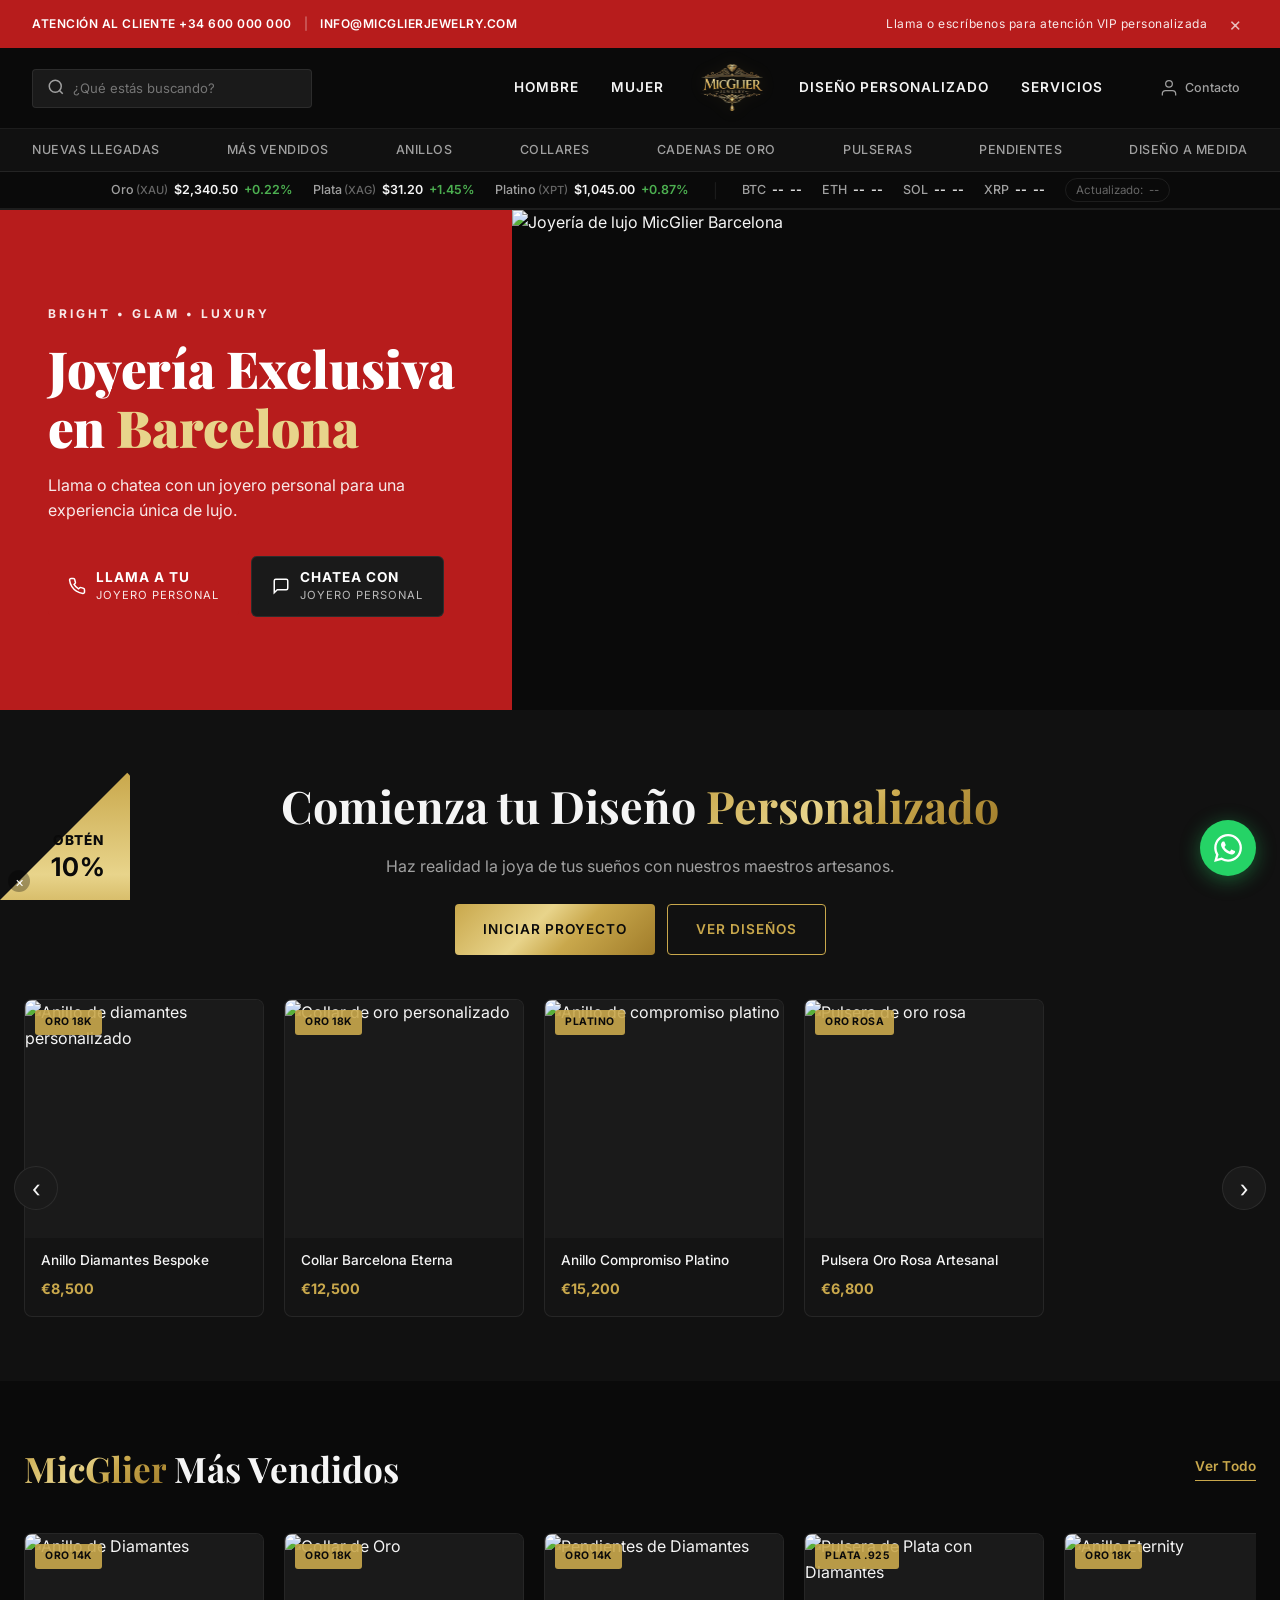
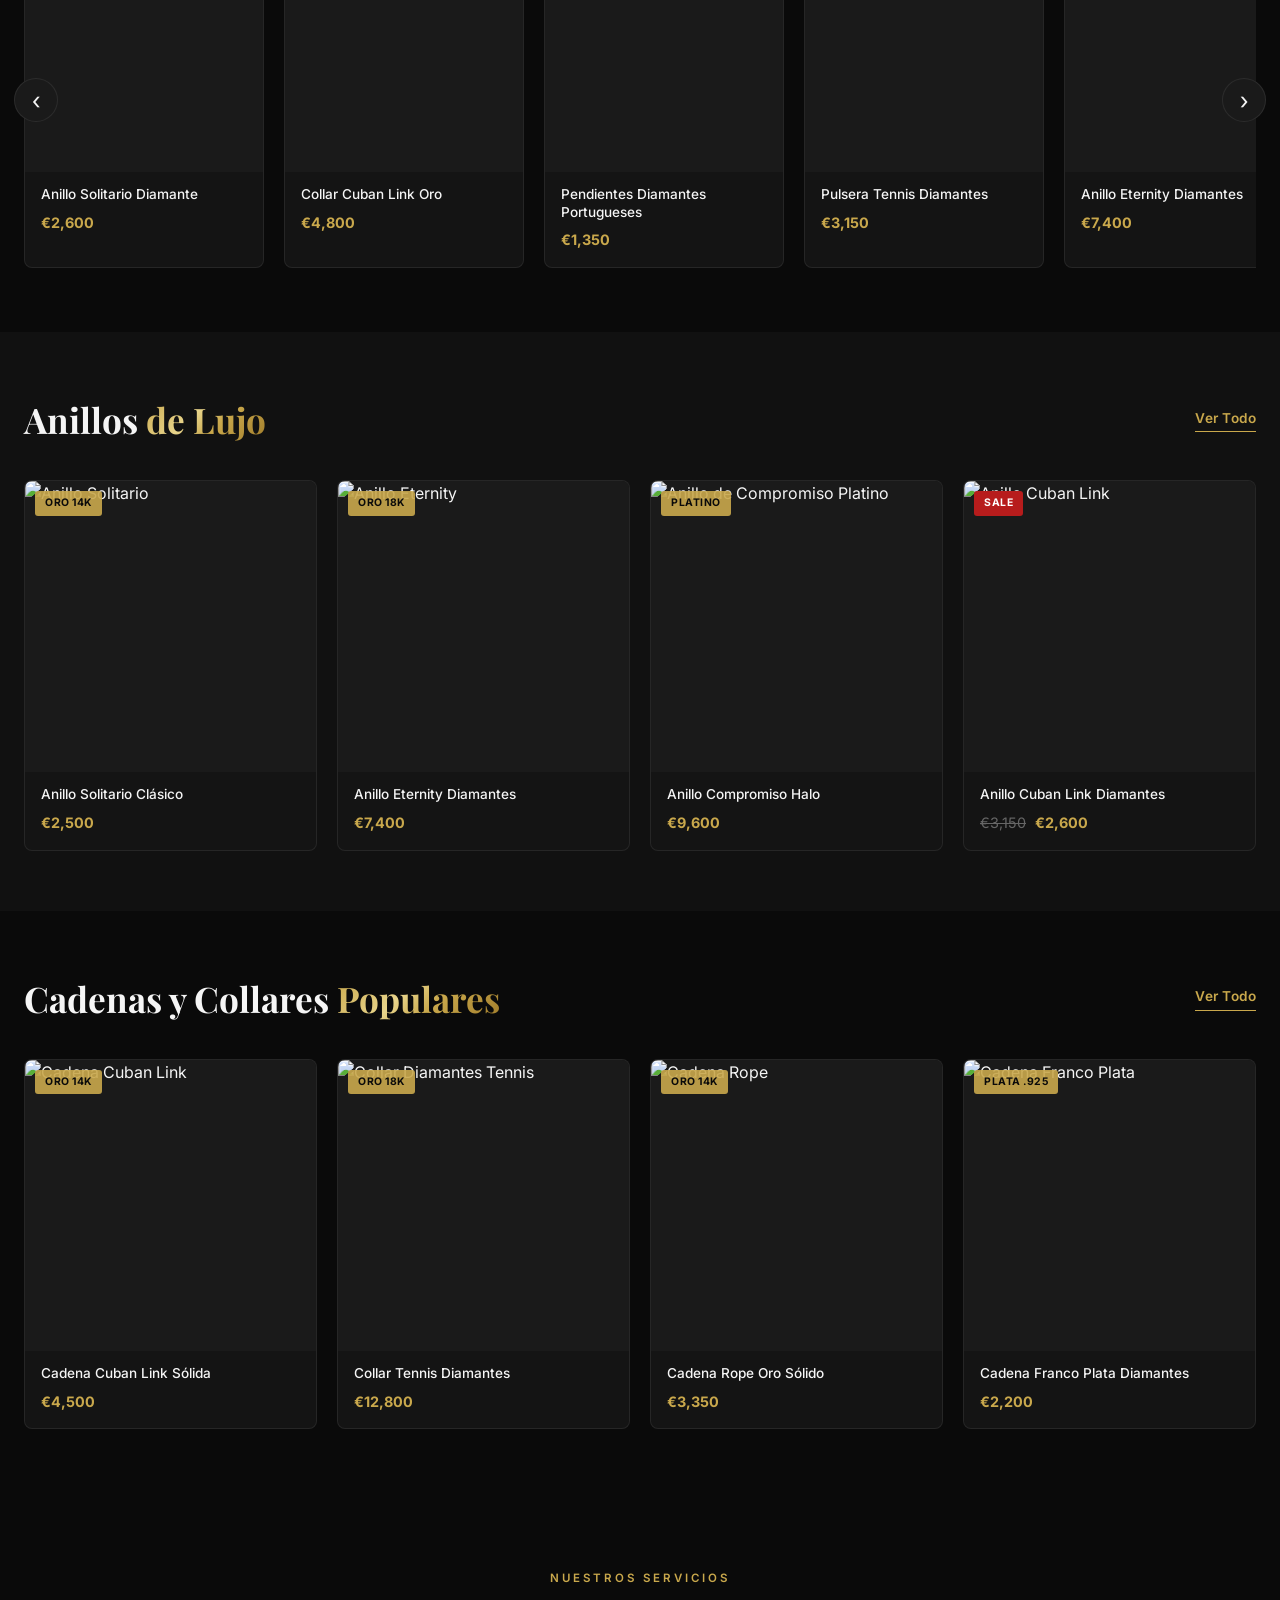
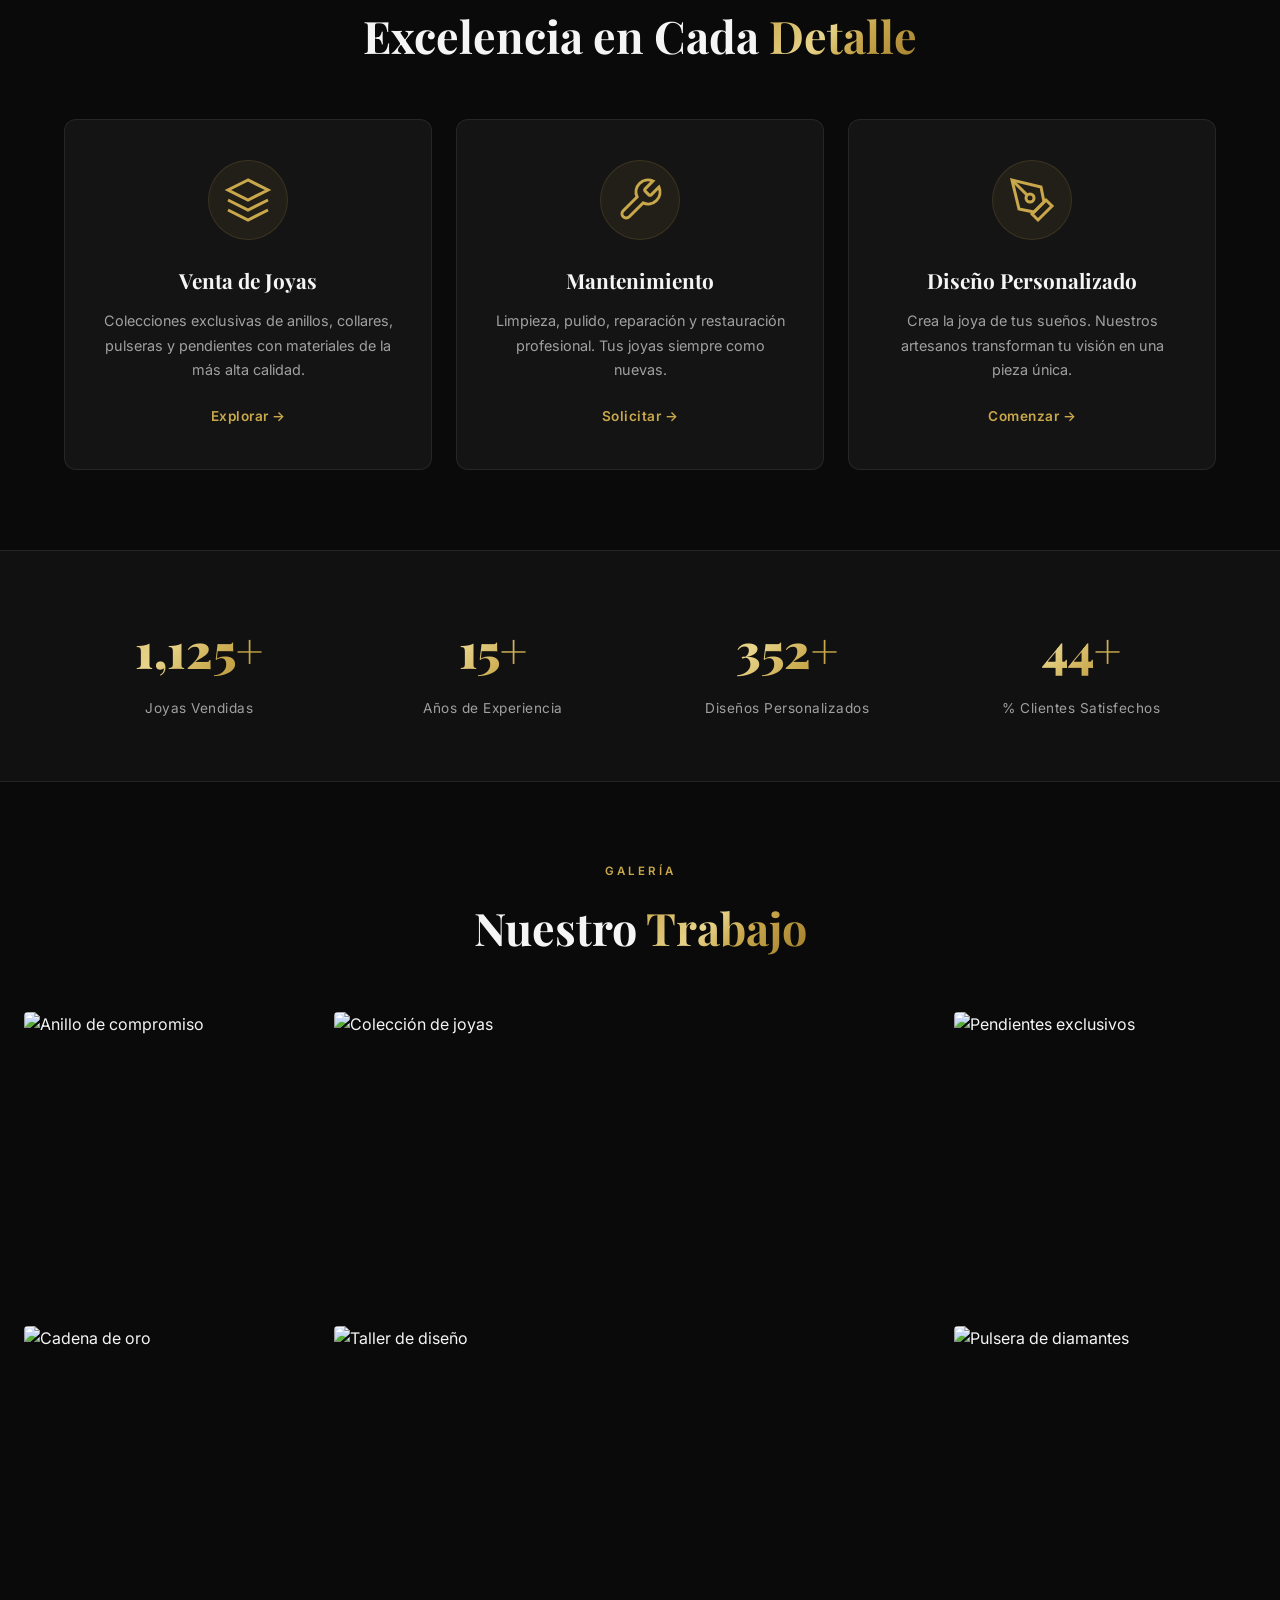
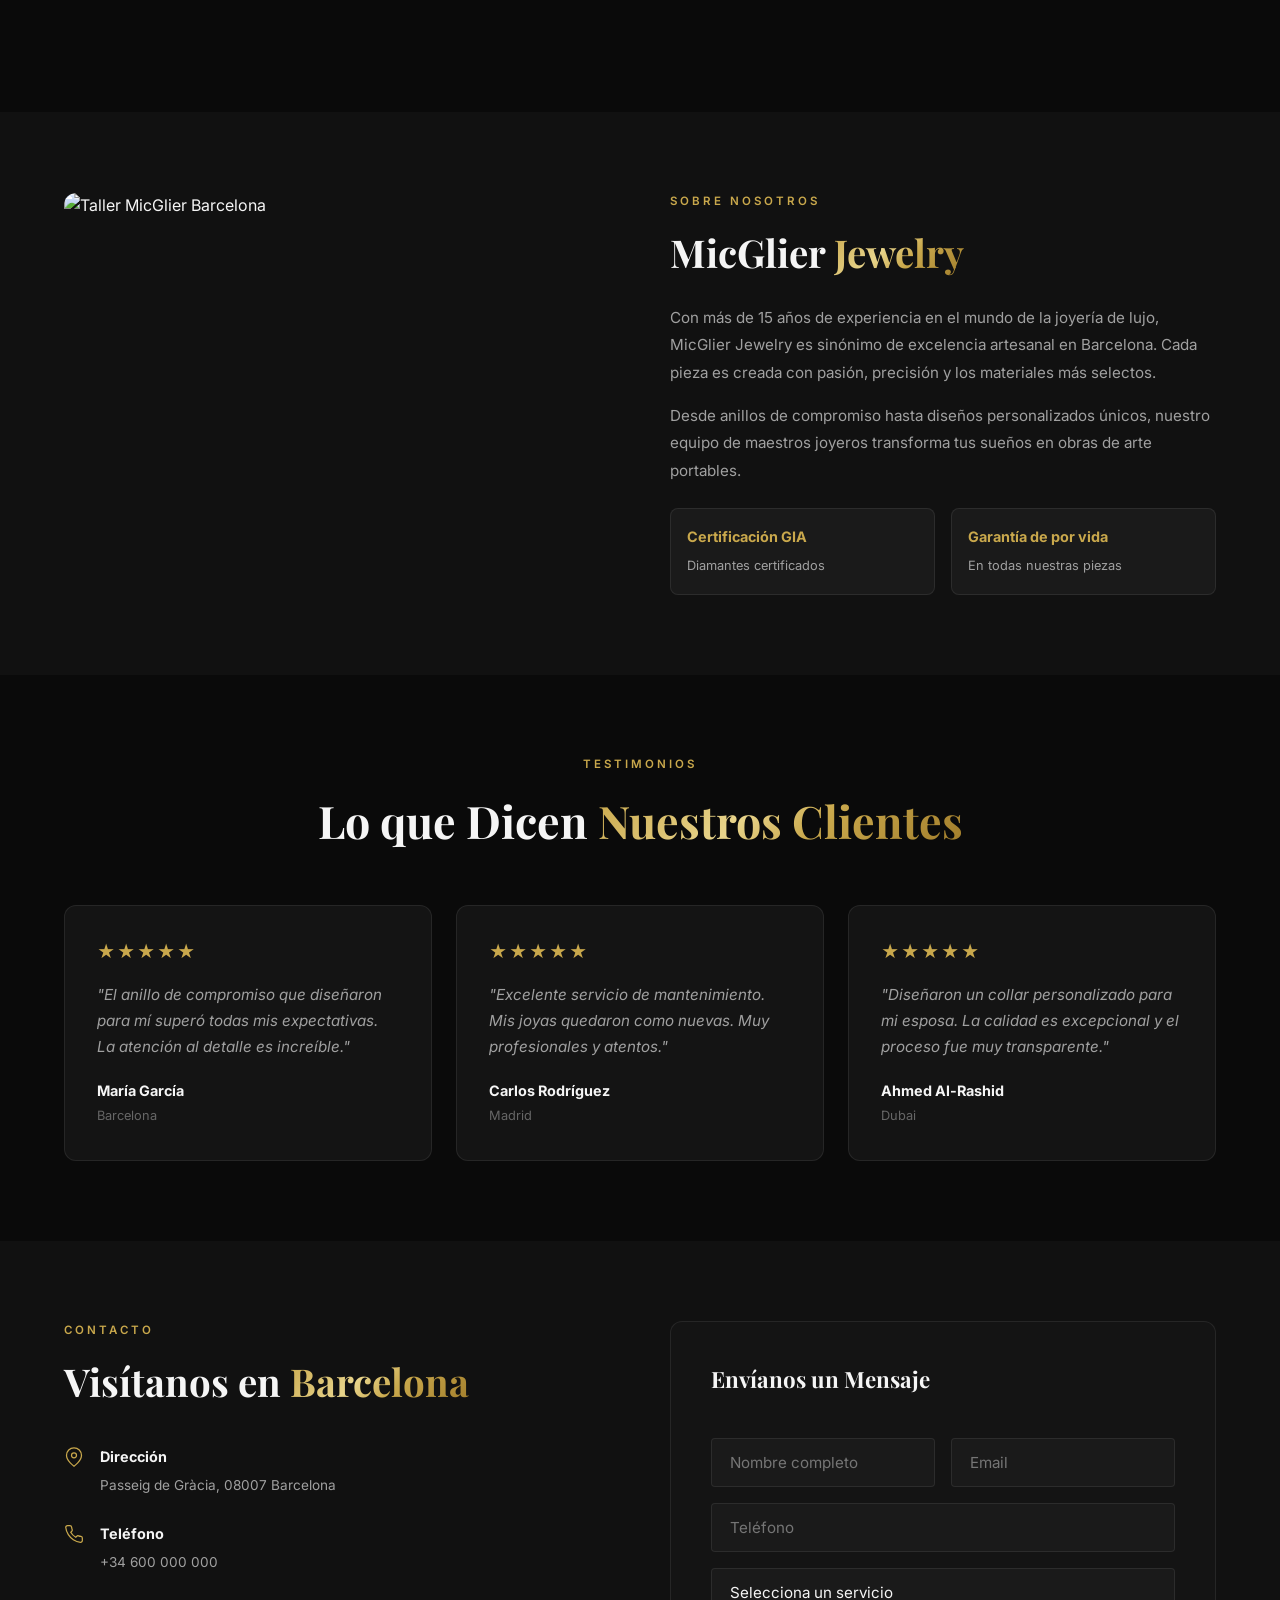
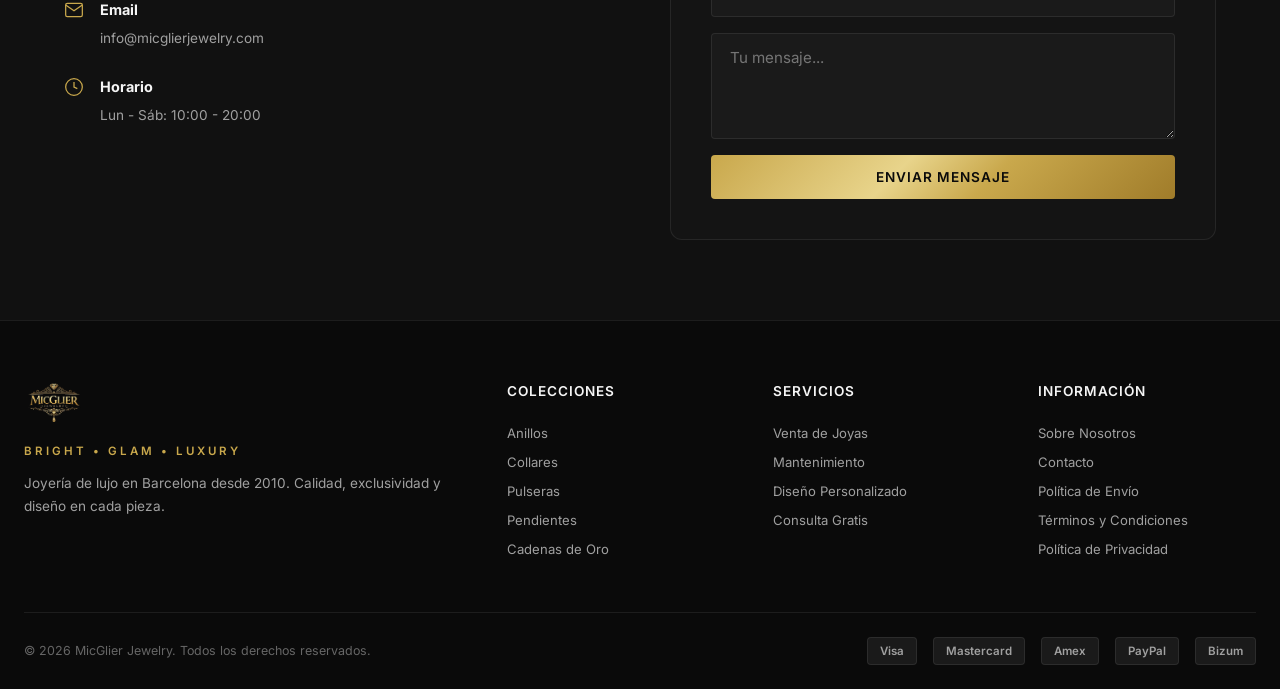
==== index.html @ 145e1190 "feat: Agregar precios de criptomonedas (BTC, ETH, SOL, XRP) al ticker - Integración con CoinGecko AP" ====
<!DOCTYPE html>
<html lang="es">
<head>
  <meta charset="UTF-8" />
  <meta name="viewport" content="width=device-width, initial-scale=1.0" />
  <title>MicGlier Jewelry | Bright, Glam, Luxury — Barcelona</title>
  <meta name="description" content="MicGlier Jewelry — Joyería de lujo en Barcelona. Venta de joyas exclusivas, mantenimiento profesional y diseños personalizados. Bright, Glam, Luxury." />
  <meta name="keywords" content="joyería Barcelona, joyas de lujo, diseño personalizado joyas, mantenimiento joyas, MicGlier Jewelry, oro, diamantes, plata" />
  <meta property="og:title" content="MicGlier Jewelry | Bright, Glam, Luxury" />
  <meta property="og:description" content="Joyería de lujo en Barcelona. Joyas exclusivas, mantenimiento y diseños personalizados." />
  <meta property="og:type" content="website" />
  <link rel="preconnect" href="https://fonts.googleapis.com" />
  <link rel="preconnect" href="https://fonts.gstatic.com" crossorigin />
  <link href="https://fonts.googleapis.com/css2?family=Playfair+Display:ital,wght@0,400;0,700;0,900;1,400&family=Inter:wght@300;400;500;600;700&family=Cormorant+Garamond:ital,wght@0,300;0,400;0,600;0,700;1,300;1,400&display=swap" rel="stylesheet" />
  <link rel="stylesheet" href="assets/css/style.css" />
</head>
<body>

  <!-- Floating 10% Off Badge -->
  <div class="promo-badge" id="promoBadge">
    <div class="promo-badge__inner">
      <span class="promo-badge__text">OBTÉN<br><strong>10%</strong><br>OFF</span>
    </div>
    <button class="promo-badge__close" id="promoClose" aria-label="Cerrar promoción">&times;</button>
  </div>

  <!-- Top Bar -->
  <div class="topbar">
    <div class="topbar__container">
      <div class="topbar__left">
        <a href="tel:+34600000000" class="topbar__link">ATENCIÓN AL CLIENTE +34 600 000 000</a>
        <span class="topbar__divider">|</span>
        <a href="mailto:info@micglierjewelry.com" class="topbar__link">INFO@MICGLIERJEWELRY.COM</a>
      </div>
      <div class="topbar__right">
        <span class="topbar__cta">Llama o escríbenos para atención VIP personalizada</span>
        <button class="topbar__close-btn" id="topbarClose" aria-label="Cerrar barra">&times;</button>
      </div>
    </div>
  </div>

  <!-- Header / Navigation -->
  <header class="header" id="header">
    <div class="header__top">
      <div class="header__top-inner">
        <!-- Search -->
        <div class="header__search">
          <button class="header__search-btn" id="searchToggle" aria-label="Buscar">
            <svg width="18" height="18" viewBox="0 0 24 24" fill="none" stroke="currentColor" stroke-width="2"><circle cx="11" cy="11" r="8"/><path d="M21 21l-4.35-4.35"/></svg>
          </button>
          <input type="text" placeholder="¿Qué estás buscando?" class="header__search-input" />
        </div>
        <!-- Left Nav -->
        <nav class="header__nav header__nav--left">
          <a href="#colecciones" class="nav-link">HOMBRE</a>
          <a href="#colecciones" class="nav-link">MUJER</a>
        </nav>
        <!-- Center Logo -->
        <a href="#" class="header__logo">
          <img src="assets/images/logo.png" alt="MicGlier Jewelry" />
        </a>
        <!-- Right Nav -->
        <nav class="header__nav header__nav--right">
          <a href="#personalizado" class="nav-link">DISEÑO PERSONALIZADO</a>
          <a href="#servicios" class="nav-link">SERVICIOS</a>
        </nav>
        <!-- Actions -->
        <div class="header__actions">
          <a href="#contacto" class="header__icon-btn" aria-label="Mi Cuenta">
            <svg width="20" height="20" viewBox="0 0 24 24" fill="none" stroke="currentColor" stroke-width="1.5"><path d="M20 21v-2a4 4 0 00-4-4H8a4 4 0 00-4 4v2"/><circle cx="12" cy="7" r="4"/></svg>
            <span class="header__icon-label">Contacto</span>
          </a>
        </div>
      </div>
    </div>
    <!-- Sub Navigation -->
    <nav class="header__subnav">
      <div class="header__subnav-inner">
        <a href="#colecciones" class="subnav-link">Nuevas Llegadas</a>
        <a href="#colecciones" class="subnav-link">Más Vendidos</a>
        <a href="#colecciones" class="subnav-link">Anillos</a>
        <a href="#colecciones" class="subnav-link">Collares</a>
        <a href="#colecciones" class="subnav-link">Cadenas de Oro</a>
        <a href="#colecciones" class="subnav-link">Pulseras</a>
        <a href="#colecciones" class="subnav-link">Pendientes</a>
        <a href="#personalizado" class="subnav-link">Diseño a Medida</a>
      </div>
    </nav>
    <!-- Metal & Crypto Prices Ticker -->
    <div class="header__ticker">
      <div class="header__ticker-inner" id="tickerTrack">
        <span class="ticker-item"><span class="ticker-label">Oro<small>(XAU)</small></span> <span class="ticker-value" id="goldPrice">$2,340.50</span> <span class="ticker-change ticker-change--up" id="goldChange">+0.22%</span></span>
        <span class="ticker-item"><span class="ticker-label">Plata<small>(XAG)</small></span> <span class="ticker-value" id="silverPrice">$31.20</span> <span class="ticker-change ticker-change--up" id="silverChange">+1.45%</span></span>
        <span class="ticker-item"><span class="ticker-label">Platino<small>(XPT)</small></span> <span class="ticker-value" id="platinumPrice">$1,045.00</span> <span class="ticker-change ticker-change--up" id="platinumChange">+0.87%</span></span>
        <span class="ticker-divider">|</span>
        <span class="ticker-item"><span class="ticker-label">BTC</span> <span class="ticker-value" id="btcPrice">--</span> <span class="ticker-change" id="btcChange">--</span></span>
        <span class="ticker-item"><span class="ticker-label">ETH</span> <span class="ticker-value" id="ethPrice">--</span> <span class="ticker-change" id="ethChange">--</span></span>
        <span class="ticker-item"><span class="ticker-label">SOL</span> <span class="ticker-value" id="solPrice">--</span> <span class="ticker-change" id="solChange">--</span></span>
        <span class="ticker-item"><span class="ticker-label">XRP</span> <span class="ticker-value" id="xrpPrice">--</span> <span class="ticker-change" id="xrpChange">--</span></span>
        <span class="ticker-item ticker-updated">Actualizado: <span id="tickerTime">--</span></span>
      </div>
    </div>
    <!-- Mobile Toggle -->
    <button class="header__menu-btn" id="menuToggle" aria-label="Menú">
      <span></span><span></span><span></span>
    </button>
    <!-- Mobile Nav -->
    <div class="mobile-nav" id="mobileNav">
      <a href="#" class="mobile-nav__link">Inicio</a>
      <a href="#colecciones" class="mobile-nav__link">Colecciones</a>
      <a href="#servicios" class="mobile-nav__link">Servicios</a>
      <a href="#personalizado" class="mobile-nav__link">Diseño Personalizado</a>
      <a href="#sobre" class="mobile-nav__link">Sobre Nosotros</a>
      <a href="#contacto" class="mobile-nav__link">Contacto</a>
    </div>
  </header>

  <!-- Hero Section -->
  <section class="hero" id="hero">
    <div class="hero__left">
      <h2 class="hero__tagline">BRIGHT &bull; GLAM &bull; LUXURY</h2>
      <h1 class="hero__title">Joyería Exclusiva<br>en <span class="text-gold">Barcelona</span></h1>
      <p class="hero__desc">Llama o chatea con un joyero personal para una experiencia única de lujo.</p>
      <div class="hero__buttons">
        <a href="tel:+34600000000" class="btn btn--red">
          <svg width="18" height="18" viewBox="0 0 24 24" fill="none" stroke="currentColor" stroke-width="2"><path d="M22 16.92v3a2 2 0 01-2.18 2 19.79 19.79 0 01-8.63-3.07 19.5 19.5 0 01-6-6 19.79 19.79 0 01-3.07-8.67A2 2 0 014.11 2h3a2 2 0 012 1.72c.127.96.361 1.903.7 2.81a2 2 0 01-.45 2.11L8.09 9.91a16 16 0 006 6l1.27-1.27a2 2 0 012.11-.45c.907.339 1.85.573 2.81.7A2 2 0 0122 16.92z"/></svg>
          <div><strong>Llama a tu</strong><small>Joyero Personal</small></div>
        </a>
        <a href="#contacto" class="btn btn--dark">
          <svg width="18" height="18" viewBox="0 0 24 24" fill="none" stroke="currentColor" stroke-width="2"><path d="M21 15a2 2 0 01-2 2H7l-4 4V5a2 2 0 012-2h14a2 2 0 012 2z"/></svg>
          <div><strong>Chatea con</strong><small>Joyero Personal</small></div>
        </a>
      </div>
    </div>
    <div class="hero__right">
      <img src="https://images.unsplash.com/photo-1601121141461-9d6647bca1ed?w=900&q=80" alt="Joyería de lujo MicGlier Barcelona" class="hero__image" loading="eager" />
    </div>
  </section>

  <!-- Custom Jewelry CTA Banner -->
  <section class="custom-banner" id="personalizado">
    <div class="custom-banner__container">
      <div class="custom-banner__image">
        <img src="https://images.unsplash.com/photo-1573408301185-9146fe634ad0?w=700&q=80" alt="Diseño personalizado de joyas" loading="lazy" />
      </div>
      <div class="custom-banner__content">
        <h2 class="custom-banner__title">Comienza tu Diseño <span class="text-gold">Personalizado</span></h2>
        <p class="custom-banner__desc">Haz realidad la joya de tus sueños con nuestros maestros artesanos.</p>
        <div class="custom-banner__buttons">
          <a href="#contacto" class="btn btn--gold">INICIAR PROYECTO</a>
          <a href="#galeria" class="btn btn--outline">Ver Diseños</a>
        </div>
      </div>
      <!-- Product carousel preview -->
      <div class="custom-banner__carousel" id="customCarousel">
        <button class="carousel-btn carousel-btn--prev" aria-label="Anterior" data-carousel="custom" data-dir="prev">&#8249;</button>
        <div class="carousel-track" id="customTrack">
          <div class="product-card">
            <div class="product-card__badge">Oro 18K</div>
            <div class="product-card__image">
              <img src="https://images.unsplash.com/photo-1603561591411-07134e71a2a9?w=400&q=80" alt="Anillo de diamantes personalizado" loading="lazy" />
            </div>
            <div class="product-card__info">
              <h3>Anillo Diamantes Bespoke</h3>
              <span class="product-card__price">€8,500</span>
            </div>
          </div>
          <div class="product-card">
            <div class="product-card__badge">Oro 18K</div>
            <div class="product-card__image">
              <img src="https://images.unsplash.com/photo-1515562141589-67f0d727b750?w=400&q=80" alt="Collar de oro personalizado" loading="lazy" />
            </div>
            <div class="product-card__info">
              <h3>Collar Barcelona Eterna</h3>
              <span class="product-card__price">€12,500</span>
            </div>
          </div>
          <div class="product-card">
            <div class="product-card__badge">Platino</div>
            <div class="product-card__image">
              <img src="https://images.unsplash.com/photo-1605100804763-247f67b3557e?w=400&q=80" alt="Anillo de compromiso platino" loading="lazy" />
            </div>
            <div class="product-card__info">
              <h3>Anillo Compromiso Platino</h3>
              <span class="product-card__price">€15,200</span>
            </div>
          </div>
          <div class="product-card">
            <div class="product-card__badge">Oro Rosa</div>
            <div class="product-card__image">
              <img src="https://images.unsplash.com/photo-1611591437281-460bfbe1220a?w=400&q=80" alt="Pulsera de oro rosa" loading="lazy" />
            </div>
            <div class="product-card__info">
              <h3>Pulsera Oro Rosa Artesanal</h3>
              <span class="product-card__price">€6,800</span>
            </div>
          </div>
        </div>
        <button class="carousel-btn carousel-btn--next" aria-label="Siguiente" data-carousel="custom" data-dir="next">&#8250;</button>
      </div>
    </div>
  </section>

  <!-- Best Sellers Section -->
  <section class="products-section" id="colecciones">
    <div class="products-section__container">
      <div class="products-section__header">
        <h2 class="products-section__title"><span class="text-gold">MicGlier</span> Más Vendidos</h2>
        <a href="#" class="products-section__viewall">Ver Todo</a>
      </div>
      <div class="products-section__carousel" id="bestsellersCarousel">
        <button class="carousel-btn carousel-btn--prev" data-carousel="bestsellers" data-dir="prev" aria-label="Anterior">&#8249;</button>
        <div class="carousel-track" id="bestsellersTrack">
          <div class="product-card">
            <div class="product-card__badge">Oro 14K</div>
            <div class="product-card__image">
              <img src="https://images.unsplash.com/photo-1605100804763-247f67b3557e?w=400&q=80" alt="Anillo de Diamantes" loading="lazy" />
            </div>
            <div class="product-card__info">
              <h3>Anillo Solitario Diamante</h3>
              <span class="product-card__price">€2,600</span>
            </div>
          </div>
          <div class="product-card">
            <div class="product-card__badge">Oro 18K</div>
            <div class="product-card__image">
              <img src="https://images.unsplash.com/photo-1599643478518-a784e5dc4c8f?w=400&q=80" alt="Collar de Oro" loading="lazy" />
            </div>
            <div class="product-card__info">
              <h3>Collar Cuban Link Oro</h3>
              <span class="product-card__price">€4,800</span>
            </div>
          </div>
          <div class="product-card">
            <div class="product-card__badge">Oro 14K</div>
            <div class="product-card__image">
              <img src="https://images.unsplash.com/photo-1535632066927-ab7c9ab60908?w=400&q=80" alt="Pendientes de Diamantes" loading="lazy" />
            </div>
            <div class="product-card__info">
              <h3>Pendientes Diamantes Portugueses</h3>
              <span class="product-card__price">€1,350</span>
            </div>
          </div>
          <div class="product-card">
            <div class="product-card__badge">Plata .925</div>
            <div class="product-card__image">
              <img src="https://images.unsplash.com/photo-1611591437281-460bfbe1220a?w=400&q=80" alt="Pulsera de Plata con Diamantes" loading="lazy" />
            </div>
            <div class="product-card__info">
              <h3>Pulsera Tennis Diamantes</h3>
              <span class="product-card__price">€3,150</span>
            </div>
          </div>
          <div class="product-card">
            <div class="product-card__badge">Oro 18K</div>
            <div class="product-card__image">
              <img src="https://images.unsplash.com/photo-1603561591411-07134e71a2a9?w=400&q=80" alt="Anillo Eternity" loading="lazy" />
            </div>
            <div class="product-card__info">
              <h3>Anillo Eternity Diamantes</h3>
              <span class="product-card__price">€7,400</span>
            </div>
          </div>
          <div class="product-card">
            <div class="product-card__badge">Oro Rosa</div>
            <div class="product-card__image">
              <img src="https://images.unsplash.com/photo-1602751584552-8ba73aad10e1?w=400&q=80" alt="Reloj de Lujo" loading="lazy" />
            </div>
            <div class="product-card__info">
              <h3>Reloj Oro Rosa Diamantes</h3>
              <span class="product-card__price">€11,850</span>
            </div>
          </div>
        </div>
        <button class="carousel-btn carousel-btn--next" data-carousel="bestsellers" data-dir="next" aria-label="Siguiente">&#8250;</button>
      </div>
    </div>
  </section>

  <!-- Colección Anillos -->
  <section class="products-section products-section--alt">
    <div class="products-section__container">
      <div class="products-section__header">
        <h2 class="products-section__title">Anillos <span class="text-gold">de Lujo</span></h2>
        <a href="#" class="products-section__viewall">Ver Todo</a>
      </div>
      <div class="products-grid">
        <div class="product-card">
          <div class="product-card__badge">Oro 14K</div>
          <div class="product-card__image">
            <img src="https://images.unsplash.com/photo-1605100804763-247f67b3557e?w=400&q=80" alt="Anillo Solitario" loading="lazy" />
          </div>
          <div class="product-card__info">
            <h3>Anillo Solitario Clásico</h3>
            <span class="product-card__price">€2,500</span>
          </div>
        </div>
        <div class="product-card">
          <div class="product-card__badge">Oro 18K</div>
          <div class="product-card__image">
            <img src="https://images.unsplash.com/photo-1603561591411-07134e71a2a9?w=400&q=80" alt="Anillo Eternity" loading="lazy" />
          </div>
          <div class="product-card__info">
            <h3>Anillo Eternity Diamantes</h3>
            <span class="product-card__price">€7,400</span>
          </div>
        </div>
        <div class="product-card">
          <div class="product-card__badge">Platino</div>
          <div class="product-card__image">
            <img src="https://images.unsplash.com/photo-1543294001-f7cd5d7fb516?w=400&q=80" alt="Anillo de Compromiso Platino" loading="lazy" />
          </div>
          <div class="product-card__info">
            <h3>Anillo Compromiso Halo</h3>
            <span class="product-card__price">€9,600</span>
          </div>
        </div>
        <div class="product-card">
          <div class="product-card__badge sale">Sale</div>
          <div class="product-card__image">
            <img src="https://images.unsplash.com/photo-1608042314453-ae338d80c427?w=400&q=80" alt="Anillo Cuban Link" loading="lazy" />
          </div>
          <div class="product-card__info">
            <h3>Anillo Cuban Link Diamantes</h3>
            <span class="product-card__price"><span class="price-sale">€3,150</span> €2,600</span>
          </div>
        </div>
      </div>
    </div>
  </section>

  <!-- Colección Cadenas -->
  <section class="products-section">
    <div class="products-section__container">
      <div class="products-section__header">
        <h2 class="products-section__title">Cadenas y Collares <span class="text-gold">Populares</span></h2>
        <a href="#" class="products-section__viewall">Ver Todo</a>
      </div>
      <div class="products-grid">
        <div class="product-card">
          <div class="product-card__badge">Oro 14K</div>
          <div class="product-card__image">
            <img src="https://images.unsplash.com/photo-1599643478518-a784e5dc4c8f?w=400&q=80" alt="Cadena Cuban Link" loading="lazy" />
          </div>
          <div class="product-card__info">
            <h3>Cadena Cuban Link Sólida</h3>
            <span class="product-card__price">€4,500</span>
          </div>
        </div>
        <div class="product-card">
          <div class="product-card__badge">Oro 18K</div>
          <div class="product-card__image">
            <img src="https://images.unsplash.com/photo-1515562141589-67f0d727b750?w=400&q=80" alt="Collar Diamantes Tennis" loading="lazy" />
          </div>
          <div class="product-card__info">
            <h3>Collar Tennis Diamantes</h3>
            <span class="product-card__price">€12,800</span>
          </div>
        </div>
        <div class="product-card">
          <div class="product-card__badge">Oro 14K</div>
          <div class="product-card__image">
            <img src="https://images.unsplash.com/photo-1617038260897-41a1f14a8ca0?w=400&q=80" alt="Cadena Rope" loading="lazy" />
          </div>
          <div class="product-card__info">
            <h3>Cadena Rope Oro Sólido</h3>
            <span class="product-card__price">€3,350</span>
          </div>
        </div>
        <div class="product-card">
          <div class="product-card__badge">Plata .925</div>
          <div class="product-card__image">
            <img src="https://images.unsplash.com/photo-1611652022419-a9419f74343d?w=400&q=80" alt="Cadena Franco Plata" loading="lazy" />
          </div>
          <div class="product-card__info">
            <h3>Cadena Franco Plata Diamantes</h3>
            <span class="product-card__price">€2,200</span>
          </div>
        </div>
      </div>
    </div>
  </section>

  <!-- Services Section -->
  <section class="services" id="servicios">
    <div class="services__container">
      <div class="services__header">
        <span class="services__tag">NUESTROS SERVICIOS</span>
        <h2 class="services__title">Excelencia en Cada <span class="text-gold">Detalle</span></h2>
      </div>
      <div class="services__grid">
        <div class="service-card" data-animate="fade-up">
          <div class="service-card__icon">
            <svg width="48" height="48" viewBox="0 0 24 24" fill="none" stroke="currentColor" stroke-width="1.5">
              <path d="M12 2L2 7l10 5 10-5-10-5zM2 17l10 5 10-5M2 12l10 5 10-5"/>
            </svg>
          </div>
          <h3 class="service-card__title">Venta de Joyas</h3>
          <p class="service-card__desc">Colecciones exclusivas de anillos, collares, pulseras y pendientes con materiales de la más alta calidad.</p>
          <a href="#colecciones" class="service-card__link">Explorar &rarr;</a>
        </div>
        <div class="service-card" data-animate="fade-up">
          <div class="service-card__icon">
            <svg width="48" height="48" viewBox="0 0 24 24" fill="none" stroke="currentColor" stroke-width="1.5">
              <path d="M14.7 6.3a1 1 0 000 1.4l1.6 1.6a1 1 0 001.4 0l3.77-3.77a6 6 0 01-7.94 7.94l-6.91 6.91a2.12 2.12 0 01-3-3l6.91-6.91a6 6 0 017.94-7.94l-3.76 3.76z"/>
            </svg>
          </div>
          <h3 class="service-card__title">Mantenimiento</h3>
          <p class="service-card__desc">Limpieza, pulido, reparación y restauración profesional. Tus joyas siempre como nuevas.</p>
          <a href="#contacto" class="service-card__link">Solicitar &rarr;</a>
        </div>
        <div class="service-card" data-animate="fade-up">
          <div class="service-card__icon">
            <svg width="48" height="48" viewBox="0 0 24 24" fill="none" stroke="currentColor" stroke-width="1.5">
              <path d="M12 19l7-7 3 3-7 7-3-3z"/><path d="M18 13l-1.5-7.5L2 2l3.5 14.5L13 18l5-5z"/><path d="M2 2l7.586 7.586"/><circle cx="11" cy="11" r="2"/>
            </svg>
          </div>
          <h3 class="service-card__title">Diseño Personalizado</h3>
          <p class="service-card__desc">Crea la joya de tus sueños. Nuestros artesanos transforman tu visión en una pieza única.</p>
          <a href="#personalizado" class="service-card__link">Comenzar &rarr;</a>
        </div>
      </div>
    </div>
  </section>

  <!-- Stats Section -->
  <section class="stats">
    <div class="stats__container">
      <div class="stat-item" data-animate="fade-up">
        <span class="stat-item__number" data-count="1500">0</span>
        <span class="stat-item__label">Joyas Vendidas</span>
      </div>
      <div class="stat-item" data-animate="fade-up">
        <span class="stat-item__number" data-count="15">0</span>
        <span class="stat-item__label">Años de Experiencia</span>
      </div>
      <div class="stat-item" data-animate="fade-up">
        <span class="stat-item__number" data-count="500">0</span>
        <span class="stat-item__label">Diseños Personalizados</span>
      </div>
      <div class="stat-item" data-animate="fade-up">
        <span class="stat-item__number" data-count="98">0</span>
        <span class="stat-item__label">% Clientes Satisfechos</span>
      </div>
    </div>
  </section>

  <!-- Gallery / Instagram -->
  <section class="gallery" id="galeria">
    <div class="gallery__container">
      <div class="gallery__header">
        <span class="gallery__tag">GALERÍA</span>
        <h2 class="gallery__title">Nuestro <span class="text-gold">Trabajo</span></h2>
      </div>
      <div class="gallery__grid">
        <div class="gallery__item">
          <img src="https://images.unsplash.com/photo-1605100804763-247f67b3557e?w=500&q=80" alt="Anillo de compromiso" loading="lazy" />
        </div>
        <div class="gallery__item gallery__item--wide">
          <img src="https://images.unsplash.com/photo-1601121141461-9d6647bca1ed?w=800&q=80" alt="Colección de joyas" loading="lazy" />
        </div>
        <div class="gallery__item">
          <img src="https://images.unsplash.com/photo-1535632066927-ab7c9ab60908?w=500&q=80" alt="Pendientes exclusivos" loading="lazy" />
        </div>
        <div class="gallery__item">
          <img src="https://images.unsplash.com/photo-1599643478518-a784e5dc4c8f?w=500&q=80" alt="Cadena de oro" loading="lazy" />
        </div>
        <div class="gallery__item gallery__item--wide">
          <img src="https://images.unsplash.com/photo-1573408301185-9146fe634ad0?w=800&q=80" alt="Taller de diseño" loading="lazy" />
        </div>
        <div class="gallery__item">
          <img src="https://images.unsplash.com/photo-1611591437281-460bfbe1220a?w=500&q=80" alt="Pulsera de diamantes" loading="lazy" />
        </div>
      </div>
    </div>
  </section>

  <!-- About Section -->
  <section class="about" id="sobre">
    <div class="about__container">
      <div class="about__image">
        <img src="https://images.unsplash.com/photo-1617038260897-41a1f14a8ca0?w=700&q=80" alt="Taller MicGlier Barcelona" loading="lazy" />
      </div>
      <div class="about__content">
        <span class="about__tag">SOBRE NOSOTROS</span>
        <h2 class="about__title">MicGlier <span class="text-gold">Jewelry</span></h2>
        <p class="about__desc">Con más de 15 años de experiencia en el mundo de la joyería de lujo, MicGlier Jewelry es sinónimo de excelencia artesanal en Barcelona. Cada pieza es creada con pasión, precisión y los materiales más selectos.</p>
        <p class="about__desc">Desde anillos de compromiso hasta diseños personalizados únicos, nuestro equipo de maestros joyeros transforma tus sueños en obras de arte portables.</p>
        <div class="about__features">
          <div class="about__feature">
            <strong>Certificación GIA</strong>
            <span>Diamantes certificados</span>
          </div>
          <div class="about__feature">
            <strong>Garantía de por vida</strong>
            <span>En todas nuestras piezas</span>
          </div>
        </div>
      </div>
    </div>
  </section>

  <!-- Testimonials -->
  <section class="testimonials">
    <div class="testimonials__container">
      <div class="testimonials__header">
        <span class="testimonials__tag">TESTIMONIOS</span>
        <h2 class="testimonials__title">Lo que Dicen <span class="text-gold">Nuestros Clientes</span></h2>
      </div>
      <div class="testimonials__grid">
        <div class="testimonial-card" data-animate="fade-up">
          <div class="testimonial-card__stars">&#9733;&#9733;&#9733;&#9733;&#9733;</div>
          <p class="testimonial-card__text">"El anillo de compromiso que diseñaron para mí superó todas mis expectativas. La atención al detalle es increíble."</p>
          <div class="testimonial-card__author">
            <strong>María García</strong>
            <span>Barcelona</span>
          </div>
        </div>
        <div class="testimonial-card" data-animate="fade-up">
          <div class="testimonial-card__stars">&#9733;&#9733;&#9733;&#9733;&#9733;</div>
          <p class="testimonial-card__text">"Excelente servicio de mantenimiento. Mis joyas quedaron como nuevas. Muy profesionales y atentos."</p>
          <div class="testimonial-card__author">
            <strong>Carlos Rodríguez</strong>
            <span>Madrid</span>
          </div>
        </div>
        <div class="testimonial-card" data-animate="fade-up">
          <div class="testimonial-card__stars">&#9733;&#9733;&#9733;&#9733;&#9733;</div>
          <p class="testimonial-card__text">"Diseñaron un collar personalizado para mi esposa. La calidad es excepcional y el proceso fue muy transparente."</p>
          <div class="testimonial-card__author">
            <strong>Ahmed Al-Rashid</strong>
            <span>Dubai</span>
          </div>
        </div>
      </div>
    </div>
  </section>

  <!-- Contact Section -->
  <section class="contact" id="contacto">
    <div class="contact__container">
      <div class="contact__info">
        <span class="contact__tag">CONTACTO</span>
        <h2 class="contact__title">Visítanos en <span class="text-gold">Barcelona</span></h2>
        <div class="contact__details">
          <div class="contact__detail">
            <svg width="20" height="20" viewBox="0 0 24 24" fill="none" stroke="currentColor" stroke-width="1.5"><path d="M21 10c0 7-9 13-9 13s-9-6-9-13a9 9 0 0118 0z"/><circle cx="12" cy="10" r="3"/></svg>
            <div>
              <strong>Dirección</strong>
              <span>Passeig de Gràcia, 08007 Barcelona</span>
            </div>
          </div>
          <div class="contact__detail">
            <svg width="20" height="20" viewBox="0 0 24 24" fill="none" stroke="currentColor" stroke-width="1.5"><path d="M22 16.92v3a2 2 0 01-2.18 2 19.79 19.79 0 01-8.63-3.07 19.5 19.5 0 01-6-6 19.79 19.79 0 01-3.07-8.67A2 2 0 014.11 2h3a2 2 0 012 1.72c.127.96.361 1.903.7 2.81a2 2 0 01-.45 2.11L8.09 9.91a16 16 0 006 6l1.27-1.27a2 2 0 012.11-.45c.907.339 1.85.573 2.81.7A2 2 0 0122 16.92z"/></svg>
            <div>
              <strong>Teléfono</strong>
              <a href="tel:+34600000000">+34 600 000 000</a>
            </div>
          </div>
          <div class="contact__detail">
            <svg width="20" height="20" viewBox="0 0 24 24" fill="none" stroke="currentColor" stroke-width="1.5"><path d="M4 4h16c1.1 0 2 .9 2 2v12c0 1.1-.9 2-2 2H4c-1.1 0-2-.9-2-2V6c0-1.1.9-2 2-2z"/><polyline points="22,6 12,13 2,6"/></svg>
            <div>
              <strong>Email</strong>
              <a href="mailto:info@micglierjewelry.com">info@micglierjewelry.com</a>
            </div>
          </div>
          <div class="contact__detail">
            <svg width="20" height="20" viewBox="0 0 24 24" fill="none" stroke="currentColor" stroke-width="1.5"><circle cx="12" cy="12" r="10"/><polyline points="12 6 12 12 16 14"/></svg>
            <div>
              <strong>Horario</strong>
              <span>Lun - Sáb: 10:00 - 20:00</span>
            </div>
          </div>
        </div>
      </div>
      <div class="contact__form-wrapper">
        <form class="contact__form" id="contactForm">
          <h3>Envíanos un Mensaje</h3>
          <div class="form-row">
            <input type="text" placeholder="Nombre completo" required />
            <input type="email" placeholder="Email" required />
          </div>
          <input type="tel" placeholder="Teléfono" />
          <select>
            <option value="">Selecciona un servicio</option>
            <option value="compra">Comprar Joya</option>
            <option value="mantenimiento">Mantenimiento</option>
            <option value="personalizado">Diseño Personalizado</option>
            <option value="otro">Otro</option>
          </select>
          <textarea rows="4" placeholder="Tu mensaje..."></textarea>
          <button type="submit" class="btn btn--gold btn--full">Enviar Mensaje</button>
        </form>
      </div>
    </div>
  </section>

  <!-- Footer -->
  <footer class="footer">
    <div class="footer__container">
      <div class="footer__top">
        <div class="footer__brand">
          <img src="assets/images/logo.png" alt="MicGlier Jewelry" class="footer__logo" />
          <p class="footer__slogan">BRIGHT &bull; GLAM &bull; LUXURY</p>
          <p class="footer__brand-desc">Joyería de lujo en Barcelona desde 2010. Calidad, exclusividad y diseño en cada pieza.</p>
        </div>
        <div class="footer__links">
          <h4>Colecciones</h4>
          <a href="#colecciones">Anillos</a>
          <a href="#colecciones">Collares</a>
          <a href="#colecciones">Pulseras</a>
          <a href="#colecciones">Pendientes</a>
          <a href="#colecciones">Cadenas de Oro</a>
        </div>
        <div class="footer__links">
          <h4>Servicios</h4>
          <a href="#servicios">Venta de Joyas</a>
          <a href="#servicios">Mantenimiento</a>
          <a href="#personalizado">Diseño Personalizado</a>
          <a href="#contacto">Consulta Gratis</a>
        </div>
        <div class="footer__links">
          <h4>Información</h4>
          <a href="#sobre">Sobre Nosotros</a>
          <a href="#contacto">Contacto</a>
          <a href="#">Política de Envío</a>
          <a href="#">Términos y Condiciones</a>
          <a href="#">Política de Privacidad</a>
        </div>
      </div>
      <div class="footer__bottom">
        <p>&copy; 2026 MicGlier Jewelry. Todos los derechos reservados.</p>
        <div class="footer__payments">
          <span>Visa</span>
          <span>Mastercard</span>
          <span>Amex</span>
          <span>PayPal</span>
          <span>Bizum</span>
        </div>
      </div>
    </div>
  </footer>

  <!-- WhatsApp Floating Button -->
  <a href="https://wa.me/34600000000" target="_blank" rel="noopener" class="whatsapp-btn" aria-label="WhatsApp">
    <svg width="28" height="28" viewBox="0 0 24 24" fill="white"><path d="M17.472 14.382c-.297-.149-1.758-.867-2.03-.967-.273-.099-.471-.148-.67.15-.197.297-.767.966-.94 1.164-.173.199-.347.223-.644.075-.297-.15-1.255-.463-2.39-1.475-.883-.788-1.48-1.761-1.653-2.059-.173-.297-.018-.458.13-.606.134-.133.298-.347.446-.52.149-.174.198-.298.298-.497.099-.198.05-.371-.025-.52-.075-.149-.669-1.612-.916-2.207-.242-.579-.487-.5-.669-.51-.173-.008-.371-.01-.57-.01-.198 0-.52.074-.792.372-.272.297-1.04 1.016-1.04 2.479 0 1.462 1.065 2.875 1.213 3.074.149.198 2.096 3.2 5.077 4.487.709.306 1.262.489 1.694.625.712.227 1.36.195 1.871.118.571-.085 1.758-.719 2.006-1.413.248-.694.248-1.289.173-1.413-.074-.124-.272-.198-.57-.347m-5.421 7.403h-.004a9.87 9.87 0 01-5.031-1.378l-.361-.214-3.741.982.998-3.648-.235-.374a9.86 9.86 0 01-1.51-5.26c.001-5.45 4.436-9.884 9.888-9.884 2.64 0 5.122 1.03 6.988 2.898a9.825 9.825 0 012.893 6.994c-.003 5.45-4.437 9.884-9.885 9.884m8.413-18.297A11.815 11.815 0 0012.05 0C5.495 0 .16 5.335.157 11.892c0 2.096.547 4.142 1.588 5.945L.057 24l6.305-1.654a11.882 11.882 0 005.683 1.448h.005c6.554 0 11.89-5.335 11.893-11.893a11.821 11.821 0 00-3.48-8.413z"/></svg>
  </a>

  <!-- Search Overlay -->
  <div class="search-overlay" id="searchOverlay">
    <div class="search-overlay__inner">
      <input type="text" placeholder="Buscar joyas, colecciones..." class="search-overlay__input" autofocus />
      <button class="search-overlay__close" id="searchClose" aria-label="Cerrar búsqueda">&times;</button>
    </div>
  </div>

  <script src="assets/js/main.js" defer></script>
</body>
</html>
---- assets/css/style.css ----
/* ============================================
   MicGlier Jewelry — Bright, Glam, Luxury
   Professional Luxury E-commerce — TraxNYC Style
   ============================================ */

/* ---------- CSS Variables ---------- */
:root {
  --gold: #c9a84c;
  --gold-light: #e8d48b;
  --gold-dark: #a07c2a;
  --gold-gradient: linear-gradient(135deg, #c9a84c 0%, #e8d48b 40%, #c9a84c 60%, #a07c2a 100%);
  --red: #b71c1c;
  --red-dark: #8b1515;
  --bg-primary: #0a0a0a;
  --bg-secondary: #111111;
  --bg-tertiary: #1a1a1a;
  --bg-card: #141414;
  --bg-glass: rgba(255, 255, 255, 0.05);
  --text-primary: #f5f5f5;
  --text-secondary: #a0a0a0;
  --text-muted: #666666;
  --border: rgba(201, 168, 76, 0.15);
  --border-light: rgba(255, 255, 255, 0.08);
  --shadow-gold: 0 0 40px rgba(201, 168, 76, 0.15);
  --shadow-card: 0 4px 20px rgba(0, 0, 0, 0.5);
  --font-display: 'Playfair Display', Georgia, serif;
  --font-body: 'Inter', -apple-system, BlinkMacSystemFont, sans-serif;
  --font-accent: 'Cormorant Garamond', Georgia, serif;
  --transition: 0.3s cubic-bezier(0.4, 0, 0.2, 1);
  --transition-slow: 0.6s cubic-bezier(0.4, 0, 0.2, 1);
}

/* ---------- Reset & Base ---------- */
*, *::before, *::after { margin: 0; padding: 0; box-sizing: border-box; }

html {
  scroll-behavior: smooth;
  -webkit-font-smoothing: antialiased;
  -moz-osx-font-smoothing: grayscale;
}

body {
  font-family: var(--font-body);
  background: var(--bg-primary);
  color: var(--text-primary);
  line-height: 1.6;
  overflow-x: hidden;
}

a { color: inherit; text-decoration: none; transition: color var(--transition); }
img { max-width: 100%; height: auto; display: block; }
button { cursor: pointer; border: none; background: none; font-family: inherit; }
input, select, textarea {
  font-family: inherit;
  font-size: 0.95rem;
  background: var(--bg-tertiary);
  border: 1px solid var(--border-light);
  color: var(--text-primary);
  padding: 14px 18px;
  border-radius: 4px;
  width: 100%;
  transition: border-color var(--transition);
  outline: none;
}
input:focus, select:focus, textarea:focus { border-color: var(--gold); }
select { appearance: none; cursor: pointer; }
textarea { resize: vertical; }
::selection { background: var(--gold); color: var(--bg-primary); }

/* ---------- Utility ---------- */
.text-gold { background: var(--gold-gradient); -webkit-background-clip: text; -webkit-text-fill-color: transparent; background-clip: text; }

/* ---------- Buttons ---------- */
.btn {
  display: inline-flex;
  align-items: center;
  gap: 10px;
  padding: 14px 28px;
  font-size: 0.85rem;
  font-weight: 600;
  letter-spacing: 1px;
  text-transform: uppercase;
  border-radius: 4px;
  transition: all var(--transition);
  cursor: pointer;
  border: none;
}
.btn--gold {
  background: var(--gold-gradient);
  color: var(--bg-primary);
}
.btn--gold:hover {
  transform: translateY(-2px);
  box-shadow: 0 8px 30px rgba(201, 168, 76, 0.35);
}
.btn--red {
  background: var(--red);
  color: white;
  border-radius: 6px;
  padding: 12px 20px;
}
.btn--red:hover { background: var(--red-dark); }
.btn--red div { text-align: left; line-height: 1.3; }
.btn--red strong { display: block; font-size: 0.85rem; }
.btn--red small { font-size: 0.7rem; font-weight: 400; opacity: 0.9; }
.btn--dark {
  background: var(--bg-tertiary);
  color: white;
  border: 1px solid var(--border-light);
  border-radius: 6px;
  padding: 12px 20px;
}
.btn--dark:hover { background: #222; }
.btn--dark div { text-align: left; line-height: 1.3; }
.btn--dark strong { display: block; font-size: 0.85rem; }
.btn--dark small { font-size: 0.7rem; font-weight: 400; opacity: 0.7; }
.btn--outline {
  border: 1px solid var(--gold);
  color: var(--gold);
  background: transparent;
}
.btn--outline:hover {
  background: var(--gold);
  color: var(--bg-primary);
}
.btn--full { width: 100%; justify-content: center; }

/* ---------- Promo Badge ---------- */
.promo-badge {
  position: fixed;
  bottom: 0;
  left: 0;
  z-index: 1000;
  width: 130px;
  height: 130px;
  overflow: hidden;
  transition: transform var(--transition);
}
.promo-badge:hover { transform: scale(1.05); }
.promo-badge__inner {
  position: absolute;
  bottom: 0;
  left: 0;
  width: 180px;
  height: 180px;
  background: var(--gold-gradient);
  transform: rotate(45deg);
  transform-origin: bottom left;
  display: flex;
  align-items: center;
  justify-content: center;
  cursor: pointer;
}
.promo-badge__text {
  transform: rotate(-45deg);
  color: var(--bg-primary);
  font-family: var(--font-body);
  font-weight: 800;
  font-size: 0.85rem;
  text-align: center;
  line-height: 1.3;
  letter-spacing: 1px;
  position: absolute;
  bottom: 30px;
  left: 10px;
}
.promo-badge__text strong { font-size: 1.6rem; display: block; }
.promo-badge__close {
  position: absolute;
  bottom: 8px;
  left: 8px;
  width: 22px;
  height: 22px;
  background: rgba(0,0,0,0.3);
  color: white;
  border-radius: 50%;
  font-size: 14px;
  display: flex;
  align-items: center;
  justify-content: center;
  z-index: 2;
}
.promo-badge__close:hover { background: rgba(0,0,0,0.6); }
.promo-badge.hidden { transform: translateX(-100%) translateY(100%); pointer-events: none; }

/* ---------- Top Bar ---------- */
.topbar {
  background: var(--red);
  padding: 10px 0;
  position: relative;
  z-index: 1001;
  font-size: 0.75rem;
  letter-spacing: 0.5px;
  color: white;
}
.topbar__container {
  max-width: 100%;
  margin: 0 auto;
  padding: 0 32px;
  display: flex;
  align-items: center;
  justify-content: space-between;
  gap: 16px;
}
.topbar__left {
  display: flex;
  align-items: center;
  gap: 12px;
}
.topbar__link {
  color: white;
  font-weight: 600;
}
.topbar__link:hover { opacity: 0.8; }
.topbar__divider { opacity: 0.5; }
.topbar__right {
  display: flex;
  align-items: center;
  gap: 16px;
}
.topbar__cta { opacity: 0.9; }
.topbar__close-btn {
  color: white;
  font-size: 1.2rem;
  opacity: 0.7;
  padding: 2px 6px;
}
.topbar__close-btn:hover { opacity: 1; }
.topbar.hidden { display: none; }

/* ---------- Header ---------- */
.header {
  position: sticky;
  top: 0;
  z-index: 999;
  background: var(--bg-primary);
  border-bottom: 1px solid var(--border-light);
}
.header__top {
  border-bottom: 1px solid var(--border-light);
}
.header__top-inner {
  max-width: 100%;
  margin: 0 auto;
  padding: 0 32px;
  display: flex;
  align-items: center;
  justify-content: space-between;
  height: 80px;
  gap: 0;
}
.header__search {
  display: flex;
  align-items: center;
  gap: 8px;
  background: var(--bg-tertiary);
  border: 1px solid var(--border-light);
  border-radius: 4px;
  padding: 8px 14px;
  flex: 1;
  max-width: 280px;
}
.header__search-btn { color: var(--text-secondary); flex-shrink: 0; }
.header__search-input {
  background: transparent;
  border: none;
  color: var(--text-primary);
  font-size: 0.82rem;
  padding: 0;
  width: 100%;
}
.header__search-input:focus { border: none; outline: none; }
.header__nav {
  display: flex;
  gap: 32px;
  flex: 1;
}
.header__nav--left { justify-content: flex-end; }
.header__nav--right { justify-content: flex-start; }
.nav-link {
  font-size: 0.85rem;
  font-weight: 600;
  letter-spacing: 1px;
  color: var(--text-primary);
  white-space: nowrap;
  position: relative;
  padding: 4px 0;
}
.nav-link:hover { color: var(--gold); }
.nav-link::after {
  content: '';
  position: absolute;
  bottom: -2px;
  left: 0;
  width: 0;
  height: 2px;
  background: var(--gold);
  transition: width var(--transition);
}
.nav-link:hover::after { width: 100%; }
.header__logo {
  flex-shrink: 0;
  padding: 0 32px;
}
.header__logo img {
  height: 55px;
  width: auto;
  filter: drop-shadow(0 0 8px rgba(201, 168, 76, 0.2));
}
.header__actions { display: flex; gap: 16px; }
.header__icon-btn {
  display: flex;
  align-items: center;
  gap: 6px;
  color: var(--text-secondary);
  padding: 8px;
  white-space: nowrap;
}
.header__icon-btn:hover { color: var(--gold); }
.header__icon-label { font-size: 0.78rem; font-weight: 500; }

/* Sub Navigation */
.header__subnav {
  background: var(--bg-secondary);
  border-bottom: 1px solid var(--border-light);
}
.header__subnav-inner {
  max-width: 100%;
  margin: 0 auto;
  padding: 0 32px;
  display: flex;
  align-items: center;
  justify-content: space-between;
  height: 42px;
  overflow-x: auto;
}
.subnav-link {
  font-size: 0.78rem;
  font-weight: 500;
  letter-spacing: 0.5px;
  color: var(--text-secondary);
  white-space: nowrap;
  text-transform: uppercase;
}
.subnav-link:hover { color: var(--gold); }

/* Metal Ticker */
.header__ticker {
  background: var(--bg-primary);
  border-bottom: 1px solid var(--border-light);
  padding: 6px 0;
}
.header__ticker-inner {
  max-width: 100%;
  margin: 0 auto;
  padding: 0 32px;
  display: flex;
  align-items: center;
  justify-content: center;
  gap: 20px;
  font-size: 0.78rem;
  overflow-x: auto;
  -ms-overflow-style: none;
  scrollbar-width: none;
}
.header__ticker-inner::-webkit-scrollbar { display: none; }
.ticker-item {
  display: inline-flex;
  align-items: center;
  gap: 6px;
  white-space: nowrap;
}
.ticker-label {
  color: var(--text-secondary);
  font-weight: 500;
}
.ticker-label small { color: var(--text-muted); font-size: 0.7rem; margin-left: 2px; }
.ticker-value { color: var(--text-primary); font-weight: 600; }
.ticker-change { font-weight: 600; }
.ticker-change--up { color: #4caf50; }
.ticker-change--down { color: #f44336; }
.ticker-divider { color: var(--border-light); font-size: 0.9rem; margin: 0 4px; }
.ticker-updated { color: var(--text-muted); border: 1px solid var(--border-light); padding: 2px 10px; border-radius: 12px; font-size: 0.72rem; white-space: nowrap; }

/* Mobile Menu Button */
.header__menu-btn {
  display: none;
  flex-direction: column;
  gap: 5px;
  padding: 8px;
  position: absolute;
  right: 24px;
  top: 50%;
  transform: translateY(-50%);
}
.header__menu-btn span {
  width: 24px;
  height: 2px;
  background: var(--text-primary);
  transition: all var(--transition);
  border-radius: 2px;
}
.header__menu-btn.active span:nth-child(1) { transform: rotate(45deg) translate(5px, 5px); }
.header__menu-btn.active span:nth-child(2) { opacity: 0; }
.header__menu-btn.active span:nth-child(3) { transform: rotate(-45deg) translate(5px, -5px); }

/* Mobile Nav */
.mobile-nav {
  display: none;
  flex-direction: column;
  background: var(--bg-primary);
  padding: 24px;
  gap: 0;
  border-top: 1px solid var(--border-light);
}
.mobile-nav.active { display: flex; }
.mobile-nav__link {
  padding: 16px 0;
  border-bottom: 1px solid var(--border-light);
  font-size: 0.9rem;
  font-weight: 500;
  letter-spacing: 1px;
  text-transform: uppercase;
  color: var(--text-secondary);
}
.mobile-nav__link:hover { color: var(--gold); }

/* Search Overlay */
.search-overlay {
  position: fixed;
  top: 0;
  left: 0;
  right: 0;
  bottom: 0;
  background: rgba(10, 10, 10, 0.95);
  backdrop-filter: blur(20px);
  display: flex;
  align-items: center;
  justify-content: center;
  z-index: 2000;
  opacity: 0;
  pointer-events: none;
  transition: opacity var(--transition);
}
.search-overlay.active { opacity: 1; pointer-events: all; }
.search-overlay__inner {
  display: flex;
  align-items: center;
  gap: 16px;
  width: 90%;
  max-width: 600px;
}
.search-overlay__input {
  font-size: 1.5rem;
  background: transparent;
  border: none;
  border-bottom: 2px solid var(--gold);
  border-radius: 0;
  padding: 16px 0;
  color: var(--text-primary);
  font-family: var(--font-display);
}
.search-overlay__input:focus { border-color: var(--gold-light); }
.search-overlay__close {
  font-size: 2rem;
  color: var(--text-secondary);
  padding: 8px;
}
.search-overlay__close:hover { color: var(--gold); }

/* ---------- Hero ---------- */
.hero {
  display: flex;
  align-items: stretch;
  min-height: 500px;
  position: relative;
}
.hero__left {
  flex: 0 0 40%;
  background: var(--red);
  color: white;
  display: flex;
  flex-direction: column;
  justify-content: center;
  padding: 60px 48px;
}
.hero__tagline {
  font-size: 0.75rem;
  font-weight: 700;
  letter-spacing: 3px;
  margin-bottom: 16px;
  opacity: 0.9;
}
.hero__title {
  font-family: var(--font-display);
  font-size: clamp(2rem, 4vw, 3.2rem);
  font-weight: 900;
  line-height: 1.15;
  margin-bottom: 16px;
}
.hero__title .text-gold {
  -webkit-text-fill-color: var(--gold-light);
  background: none;
}
.hero__desc {
  font-size: 1rem;
  opacity: 0.9;
  margin-bottom: 32px;
  line-height: 1.6;
}
.hero__buttons {
  display: flex;
  gap: 12px;
  flex-wrap: wrap;
}
.hero__right {
  flex: 1;
  position: relative;
  overflow: hidden;
}
.hero__image {
  width: 100%;
  height: 100%;
  object-fit: cover;
}

/* ---------- Custom Banner ---------- */
.custom-banner {
  background: var(--bg-secondary);
  padding: 60px 0 0;
}
.custom-banner__container {
  max-width: 1400px;
  margin: 0 auto;
  padding: 0 24px;
}
.custom-banner__image {
  display: none;
}
.custom-banner__content {
  text-align: center;
  padding: 0 0 40px;
}
.custom-banner__title {
  font-family: var(--font-display);
  font-size: clamp(1.8rem, 4vw, 2.8rem);
  font-weight: 700;
  margin-bottom: 12px;
}
.custom-banner__desc {
  color: var(--text-secondary);
  font-size: 1rem;
  margin-bottom: 24px;
}
.custom-banner__buttons {
  display: flex;
  gap: 12px;
  justify-content: center;
}
.custom-banner__carousel {
  position: relative;
  padding: 0 0 60px;
}

/* ---------- Product Card ---------- */
.product-card {
  background: var(--bg-card);
  border: 1px solid var(--border-light);
  border-radius: 8px;
  overflow: hidden;
  transition: all var(--transition);
  position: relative;
  flex-shrink: 0;
}
.product-card:hover {
  border-color: var(--gold);
  transform: translateY(-4px);
  box-shadow: var(--shadow-gold);
}
.product-card__badge {
  position: absolute;
  top: 10px;
  left: 10px;
  background: rgba(201, 168, 76, 0.9);
  color: var(--bg-primary);
  font-size: 0.65rem;
  font-weight: 700;
  letter-spacing: 0.5px;
  padding: 4px 10px;
  border-radius: 3px;
  z-index: 2;
  text-transform: uppercase;
}
.product-card__badge.sale {
  background: var(--red);
  color: white;
}
.product-card__image {
  aspect-ratio: 1;
  overflow: hidden;
  background: #1a1a1a;
}
.product-card__image img {
  width: 100%;
  height: 100%;
  object-fit: cover;
  transition: transform var(--transition-slow);
}
.product-card:hover .product-card__image img {
  transform: scale(1.08);
}
.product-card__info {
  padding: 14px 16px;
}
.product-card__info h3 {
  font-size: 0.85rem;
  font-weight: 500;
  color: var(--text-primary);
  margin-bottom: 6px;
  line-height: 1.3;
}
.product-card__price {
  font-size: 0.9rem;
  font-weight: 700;
  color: var(--gold);
}
.price-sale {
  text-decoration: line-through;
  color: var(--text-muted);
  font-weight: 400;
  margin-right: 6px;
}

/* ---------- Carousel ---------- */
.carousel-track {
  display: flex;
  gap: 20px;
  overflow-x: auto;
  scroll-behavior: smooth;
  -ms-overflow-style: none;
  scrollbar-width: none;
  padding: 4px 0;
}
.carousel-track::-webkit-scrollbar { display: none; }
.carousel-track .product-card {
  min-width: 240px;
  max-width: 240px;
}
.carousel-btn {
  position: absolute;
  top: 50%;
  transform: translateY(-50%);
  width: 44px;
  height: 44px;
  background: var(--bg-tertiary);
  border: 1px solid var(--border-light);
  color: var(--text-primary);
  border-radius: 50%;
  font-size: 1.5rem;
  display: flex;
  align-items: center;
  justify-content: center;
  z-index: 5;
  transition: all var(--transition);
}
.carousel-btn:hover {
  background: var(--gold);
  color: var(--bg-primary);
  border-color: var(--gold);
}
.carousel-btn--prev { left: -10px; }
.carousel-btn--next { right: -10px; }

/* ---------- Products Section ---------- */
.products-section {
  padding: 60px 0;
  position: relative;
}
.products-section--alt {
  background: var(--bg-secondary);
}
.products-section__container {
  max-width: 1400px;
  margin: 0 auto;
  padding: 0 24px;
}
.products-section__header {
  display: flex;
  align-items: center;
  justify-content: space-between;
  margin-bottom: 32px;
}
.products-section__title {
  font-family: var(--font-display);
  font-size: clamp(1.5rem, 3vw, 2.2rem);
  font-weight: 700;
}
.products-section__viewall {
  font-size: 0.85rem;
  font-weight: 600;
  color: var(--gold);
  letter-spacing: 0.5px;
  border-bottom: 1px solid var(--gold);
  padding-bottom: 2px;
}
.products-section__viewall:hover { opacity: 0.8; }
.products-section__carousel {
  position: relative;
}

/* Products Grid */
.products-grid {
  display: grid;
  grid-template-columns: repeat(4, 1fr);
  gap: 20px;
}

/* ---------- Services ---------- */
.services {
  padding: 80px 0;
  background: var(--bg-primary);
}
.services__container {
  max-width: 1200px;
  margin: 0 auto;
  padding: 0 24px;
}
.services__header {
  text-align: center;
  margin-bottom: 48px;
}
.services__tag {
  font-size: 0.72rem;
  font-weight: 600;
  letter-spacing: 3px;
  color: var(--gold);
  display: block;
  margin-bottom: 12px;
}
.services__title {
  font-family: var(--font-display);
  font-size: clamp(1.8rem, 4vw, 2.8rem);
  font-weight: 700;
}
.services__grid {
  display: grid;
  grid-template-columns: repeat(3, 1fr);
  gap: 24px;
}
.service-card {
  background: var(--bg-card);
  border: 1px solid var(--border-light);
  border-radius: 12px;
  padding: 40px 32px;
  text-align: center;
  transition: all var(--transition);
}
.service-card:hover {
  border-color: var(--gold);
  transform: translateY(-6px);
  box-shadow: var(--shadow-gold);
}
.service-card__icon {
  display: inline-flex;
  align-items: center;
  justify-content: center;
  width: 80px;
  height: 80px;
  background: rgba(201, 168, 76, 0.08);
  border: 1px solid var(--border);
  border-radius: 50%;
  margin-bottom: 24px;
  color: var(--gold);
}
.service-card__title {
  font-family: var(--font-display);
  font-size: 1.3rem;
  font-weight: 700;
  margin-bottom: 12px;
}
.service-card__desc {
  color: var(--text-secondary);
  font-size: 0.9rem;
  line-height: 1.7;
  margin-bottom: 20px;
}
.service-card__link {
  color: var(--gold);
  font-size: 0.85rem;
  font-weight: 600;
  letter-spacing: 0.5px;
}
.service-card__link:hover { color: var(--gold-light); }

/* ---------- Stats ---------- */
.stats {
  padding: 60px 0;
  background: var(--bg-secondary);
  border-top: 1px solid var(--border-light);
  border-bottom: 1px solid var(--border-light);
}
.stats__container {
  max-width: 1200px;
  margin: 0 auto;
  padding: 0 24px;
  display: grid;
  grid-template-columns: repeat(4, 1fr);
  gap: 24px;
  text-align: center;
}
.stat-item__number {
  font-family: var(--font-display);
  font-size: clamp(2rem, 4vw, 3rem);
  font-weight: 900;
  background: var(--gold-gradient);
  -webkit-background-clip: text;
  -webkit-text-fill-color: transparent;
  background-clip: text;
  display: block;
  margin-bottom: 8px;
}
.stat-item__number::after { content: '+'; }
.stat-item__label {
  font-size: 0.85rem;
  color: var(--text-secondary);
  letter-spacing: 0.5px;
}

/* ---------- Gallery ---------- */
.gallery {
  padding: 80px 0;
  background: var(--bg-primary);
}
.gallery__container {
  max-width: 1400px;
  margin: 0 auto;
  padding: 0 24px;
}
.gallery__header {
  text-align: center;
  margin-bottom: 48px;
}
.gallery__tag {
  font-size: 0.72rem;
  font-weight: 600;
  letter-spacing: 3px;
  color: var(--gold);
  display: block;
  margin-bottom: 12px;
}
.gallery__title {
  font-family: var(--font-display);
  font-size: clamp(1.8rem, 4vw, 2.8rem);
  font-weight: 700;
}
.gallery__grid {
  display: grid;
  grid-template-columns: repeat(4, 1fr);
  gap: 8px;
}
.gallery__item {
  overflow: hidden;
  border-radius: 4px;
  aspect-ratio: 1;
}
.gallery__item--wide {
  grid-column: span 2;
  aspect-ratio: 2/1;
}
.gallery__item img {
  width: 100%;
  height: 100%;
  object-fit: cover;
  transition: transform var(--transition-slow);
}
.gallery__item:hover img { transform: scale(1.06); }

/* ---------- About ---------- */
.about {
  padding: 80px 0;
  background: var(--bg-secondary);
}
.about__container {
  max-width: 1200px;
  margin: 0 auto;
  padding: 0 24px;
  display: grid;
  grid-template-columns: 1fr 1fr;
  gap: 60px;
  align-items: center;
}
.about__image {
  border-radius: 12px;
  overflow: hidden;
}
.about__image img {
  width: 100%;
  height: 400px;
  object-fit: cover;
}
.about__tag {
  font-size: 0.72rem;
  font-weight: 600;
  letter-spacing: 3px;
  color: var(--gold);
  display: block;
  margin-bottom: 12px;
}
.about__title {
  font-family: var(--font-display);
  font-size: clamp(1.8rem, 3vw, 2.5rem);
  font-weight: 700;
  margin-bottom: 20px;
}
.about__desc {
  color: var(--text-secondary);
  font-size: 0.95rem;
  line-height: 1.8;
  margin-bottom: 16px;
}
.about__features {
  display: grid;
  grid-template-columns: 1fr 1fr;
  gap: 16px;
  margin-top: 24px;
}
.about__feature {
  background: var(--bg-tertiary);
  border: 1px solid var(--border-light);
  border-radius: 8px;
  padding: 16px;
}
.about__feature strong {
  display: block;
  font-size: 0.9rem;
  color: var(--gold);
  margin-bottom: 4px;
}
.about__feature span {
  font-size: 0.8rem;
  color: var(--text-secondary);
}

/* ---------- Testimonials ---------- */
.testimonials {
  padding: 80px 0;
  background: var(--bg-primary);
}
.testimonials__container {
  max-width: 1200px;
  margin: 0 auto;
  padding: 0 24px;
}
.testimonials__header {
  text-align: center;
  margin-bottom: 48px;
}
.testimonials__tag {
  font-size: 0.72rem;
  font-weight: 600;
  letter-spacing: 3px;
  color: var(--gold);
  display: block;
  margin-bottom: 12px;
}
.testimonials__title {
  font-family: var(--font-display);
  font-size: clamp(1.8rem, 4vw, 2.8rem);
  font-weight: 700;
}
.testimonials__grid {
  display: grid;
  grid-template-columns: repeat(3, 1fr);
  gap: 24px;
}
.testimonial-card {
  background: var(--bg-card);
  border: 1px solid var(--border-light);
  border-radius: 12px;
  padding: 32px;
  transition: all var(--transition);
}
.testimonial-card:hover {
  border-color: var(--gold);
}
.testimonial-card__stars {
  color: var(--gold);
  font-size: 1.1rem;
  letter-spacing: 2px;
  margin-bottom: 16px;
}
.testimonial-card__text {
  color: var(--text-secondary);
  font-size: 0.95rem;
  line-height: 1.7;
  font-style: italic;
  margin-bottom: 20px;
}
.testimonial-card__author strong {
  display: block;
  font-size: 0.9rem;
  color: var(--text-primary);
}
.testimonial-card__author span {
  font-size: 0.8rem;
  color: var(--text-muted);
}

/* ---------- Contact ---------- */
.contact {
  padding: 80px 0;
  background: var(--bg-secondary);
}
.contact__container {
  max-width: 1200px;
  margin: 0 auto;
  padding: 0 24px;
  display: grid;
  grid-template-columns: 1fr 1fr;
  gap: 60px;
}
.contact__tag {
  font-size: 0.72rem;
  font-weight: 600;
  letter-spacing: 3px;
  color: var(--gold);
  display: block;
  margin-bottom: 12px;
}
.contact__title {
  font-family: var(--font-display);
  font-size: clamp(1.8rem, 3vw, 2.5rem);
  font-weight: 700;
  margin-bottom: 32px;
}
.contact__details {
  display: flex;
  flex-direction: column;
  gap: 24px;
}
.contact__detail {
  display: flex;
  align-items: flex-start;
  gap: 16px;
}
.contact__detail svg {
  color: var(--gold);
  flex-shrink: 0;
  margin-top: 2px;
}
.contact__detail strong {
  display: block;
  font-size: 0.9rem;
  margin-bottom: 4px;
}
.contact__detail span,
.contact__detail a {
  font-size: 0.85rem;
  color: var(--text-secondary);
}
.contact__detail a:hover { color: var(--gold); }
.contact__form-wrapper {
  background: var(--bg-card);
  border: 1px solid var(--border-light);
  border-radius: 12px;
  padding: 40px;
}
.contact__form h3 {
  font-family: var(--font-display);
  font-size: 1.4rem;
  margin-bottom: 24px;
}
.contact__form {
  display: flex;
  flex-direction: column;
  gap: 16px;
}
.form-row {
  display: grid;
  grid-template-columns: 1fr 1fr;
  gap: 16px;
}

/* ---------- Footer ---------- */
.footer {
  background: var(--bg-primary);
  border-top: 1px solid var(--border-light);
  padding: 60px 0 0;
}
.footer__container {
  max-width: 1400px;
  margin: 0 auto;
  padding: 0 24px;
}
.footer__top {
  display: grid;
  grid-template-columns: 2fr 1fr 1fr 1fr;
  gap: 48px;
  padding-bottom: 48px;
  border-bottom: 1px solid var(--border-light);
}
.footer__logo {
  height: 45px;
  width: auto;
  margin-bottom: 16px;
}
.footer__slogan {
  font-size: 0.72rem;
  font-weight: 600;
  letter-spacing: 3px;
  color: var(--gold);
  margin-bottom: 12px;
}
.footer__brand-desc {
  font-size: 0.85rem;
  color: var(--text-secondary);
  line-height: 1.7;
}
.footer__links h4 {
  font-size: 0.85rem;
  font-weight: 600;
  letter-spacing: 1px;
  text-transform: uppercase;
  margin-bottom: 16px;
  color: var(--text-primary);
}
.footer__links a {
  display: block;
  font-size: 0.82rem;
  color: var(--text-secondary);
  padding: 4px 0;
}
.footer__links a:hover { color: var(--gold); }
.footer__bottom {
  display: flex;
  align-items: center;
  justify-content: space-between;
  padding: 24px 0;
  font-size: 0.78rem;
  color: var(--text-muted);
}
.footer__payments {
  display: flex;
  gap: 16px;
}
.footer__payments span {
  background: var(--bg-tertiary);
  border: 1px solid var(--border-light);
  padding: 4px 12px;
  border-radius: 4px;
  font-size: 0.72rem;
  font-weight: 600;
  color: var(--text-secondary);
}

/* ---------- WhatsApp Button ---------- */
.whatsapp-btn {
  position: fixed;
  bottom: 24px;
  right: 24px;
  width: 56px;
  height: 56px;
  background: #25d366;
  border-radius: 50%;
  display: flex;
  align-items: center;
  justify-content: center;
  z-index: 1000;
  box-shadow: 0 4px 20px rgba(37, 211, 102, 0.4);
  transition: transform var(--transition);
}
.whatsapp-btn:hover { transform: scale(1.1); }

/* ---------- Animations ---------- */
[data-animate] {
  opacity: 0;
  transform: translateY(30px);
  transition: opacity 0.6s ease, transform 0.6s ease;
}
[data-animate].visible {
  opacity: 1;
  transform: translateY(0);
}

/* ---------- Responsive ---------- */
@media (max-width: 1024px) {
  .header__search { max-width: 220px; }
  .header__nav { gap: 16px; }
  .nav-link { font-size: 0.78rem; letter-spacing: 0.5px; }
  .header__subnav-inner { padding: 0 24px; }
  .products-grid { grid-template-columns: repeat(3, 1fr); }
  .services__grid { grid-template-columns: repeat(2, 1fr); }
  .gallery__grid { grid-template-columns: repeat(3, 1fr); }
  .footer__top { grid-template-columns: 1fr 1fr; gap: 32px; }
}

@media (max-width: 768px) {
  /* Top bar mobile */
  .topbar { padding: 8px 0; }
  .topbar__container { padding: 0 16px; }
  .topbar__left { display: none; }
  .topbar__cta {
    font-size: 0.7rem;
    text-align: center;
    width: 100%;
    letter-spacing: 0.3px;
  }

  /* Header mobile — elegant & clean */
  .header__top-inner {
    position: relative;
    justify-content: center;
    height: 64px;
    padding: 0 16px;
  }
  .header__search { display: none; }
  .header__nav { display: none; }
  .header__actions { display: none; }
  .header__menu-btn {
    display: flex;
    position: absolute;
    left: 16px;
    right: auto;
    top: 50%;
    transform: translateY(-50%);
  }
  .header__logo { padding: 0; }
  .header__logo img { height: 45px; }
  .header__subnav { display: none; }
  .header__ticker {
    padding: 8px 0;
  }
  .header__ticker-inner {
    padding: 0 16px;
    gap: 16px;
    font-size: 0.7rem;
    overflow-x: auto;
    justify-content: flex-start;
    -ms-overflow-style: none;
    scrollbar-width: none;
  }
  .header__ticker-inner::-webkit-scrollbar { display: none; }
  .ticker-updated { display: none; }

  /* Mobile nav — luxury style */
  .mobile-nav {
    padding: 0;
    border-top: none;
  }
  .mobile-nav__link {
    padding: 18px 24px;
    border-bottom: 1px solid var(--border-light);
    font-size: 0.82rem;
    font-weight: 600;
    letter-spacing: 2px;
    color: var(--text-primary);
  }
  .mobile-nav__link:first-child {
    border-top: 1px solid var(--border-light);
  }
  .mobile-nav__link:hover,
  .mobile-nav__link:active {
    color: var(--gold);
    background: rgba(201, 168, 76, 0.05);
  }

  /* Hero mobile — full image impact */
  .hero {
    flex-direction: column-reverse;
    min-height: auto;
  }
  .hero__left {
    flex: none;
    padding: 32px 20px;
    text-align: center;
  }
  .hero__right {
    height: 280px;
  }
  .hero__tagline {
    font-size: 0.65rem;
    letter-spacing: 4px;
  }
  .hero__title {
    font-size: 1.9rem;
    margin-bottom: 12px;
  }
  .hero__desc {
    font-size: 0.9rem;
    margin-bottom: 24px;
  }
  .hero__buttons {
    flex-direction: column;
    gap: 10px;
    align-items: center;
  }
  .hero__buttons .btn {
    width: 100%;
    max-width: 280px;
    justify-content: center;
  }

  /* Custom banner mobile */
  .custom-banner { padding: 40px 0 0; }
  .custom-banner__content { padding: 0 0 32px; }
  .custom-banner__title { font-size: 1.5rem; }
  .custom-banner__buttons {
    flex-direction: column;
    align-items: center;
    gap: 10px;
  }
  .custom-banner__buttons .btn { width: 100%; max-width: 260px; justify-content: center; }

  /* Products mobile — elegant 2-col grid */
  .products-section { padding: 40px 0; }
  .products-section__container { padding: 0 16px; }
  .products-section__header { margin-bottom: 20px; }
  .products-section__title { font-size: 1.3rem; }
  .products-grid {
    grid-template-columns: repeat(2, 1fr);
    gap: 12px;
  }
  .carousel-track .product-card {
    min-width: 180px;
    max-width: 180px;
  }
  .carousel-btn {
    width: 36px;
    height: 36px;
    font-size: 1.2rem;
  }
  .carousel-btn--prev { left: -4px; }
  .carousel-btn--next { right: -4px; }
  .product-card__badge {
    font-size: 0.6rem;
    padding: 3px 8px;
  }

  /* Services mobile */
  .services { padding: 48px 0; }
  .services__container { padding: 0 16px; }
  .services__grid { grid-template-columns: 1fr; gap: 16px; }
  .service-card {
    padding: 28px 24px;
    border-radius: 10px;
  }
  .service-card__icon {
    width: 64px;
    height: 64px;
    margin-bottom: 16px;
  }
  .service-card__icon svg { width: 32px; height: 32px; }
  .service-card__title { font-size: 1.1rem; }

  /* Stats mobile */
  .stats { padding: 40px 0; }
  .stats__container {
    grid-template-columns: repeat(2, 1fr);
    gap: 24px 16px;
    padding: 0 16px;
  }
  .stat-item__number { font-size: 2rem; }
  .stat-item__label { font-size: 0.75rem; }

  /* Gallery mobile — elegant */
  .gallery { padding: 48px 0; }
  .gallery__container { padding: 0 16px; }
  .gallery__grid {
    grid-template-columns: repeat(2, 1fr);
    gap: 6px;
  }
  .gallery__item--wide { grid-column: span 2; }
  .gallery__item { border-radius: 6px; }

  /* About mobile */
  .about { padding: 48px 0; }
  .about__container {
    grid-template-columns: 1fr;
    gap: 32px;
    padding: 0 16px;
  }
  .about__image img { height: 250px; border-radius: 10px; }
  .about__title { font-size: 1.6rem; }
  .about__features { grid-template-columns: 1fr; }

  /* Testimonials mobile */
  .testimonials { padding: 48px 0; }
  .testimonials__container { padding: 0 16px; }
  .testimonials__grid {
    grid-template-columns: 1fr;
    gap: 16px;
  }
  .testimonial-card { padding: 24px 20px; border-radius: 10px; }

  /* Contact mobile */
  .contact { padding: 48px 0; }
  .contact__container {
    grid-template-columns: 1fr;
    gap: 32px;
    padding: 0 16px;
  }
  .contact__title { font-size: 1.5rem; }
  .contact__form-wrapper {
    padding: 28px 20px;
    border-radius: 10px;
  }
  .form-row { grid-template-columns: 1fr; }

  /* Footer mobile */
  .footer { padding: 48px 0 0; }
  .footer__container { padding: 0 16px; }
  .footer__top {
    grid-template-columns: 1fr;
    gap: 28px;
    padding-bottom: 32px;
  }
  .footer__brand { text-align: center; }
  .footer__logo { margin: 0 auto 12px; }
  .footer__links { text-align: center; }
  .footer__links h4 { margin-bottom: 12px; }
  .footer__bottom {
    flex-direction: column;
    gap: 16px;
    text-align: center;
    padding: 20px 0;
  }
  .footer__payments { flex-wrap: wrap; justify-content: center; }

  /* Promo badge mobile — smaller */
  .promo-badge { width: 100px; height: 100px; }
  .promo-badge__inner { width: 140px; height: 140px; }
  .promo-badge__text { font-size: 0.7rem; bottom: 22px; left: 6px; }
  .promo-badge__text strong { font-size: 1.3rem; }

  /* WhatsApp button mobile */
  .whatsapp-btn {
    width: 50px;
    height: 50px;
    bottom: 16px;
    right: 16px;
  }
  .whatsapp-btn svg { width: 24px; height: 24px; }
}

@media (max-width: 480px) {
  .hero__left { padding: 28px 16px; }
  .hero__right { height: 240px; }
  .hero__title { font-size: 1.65rem; }
  .hero__desc { font-size: 0.85rem; }
  .products-grid { grid-template-columns: 1fr 1fr; gap: 8px; }
  .product-card__info { padding: 10px 10px; }
  .product-card__info h3 { font-size: 0.72rem; }
  .product-card__price { font-size: 0.78rem; }
  .custom-banner__title { font-size: 1.3rem; }
  .services__title { font-size: 1.4rem; }
  .gallery__title { font-size: 1.4rem; }
  .testimonials__title { font-size: 1.4rem; }
  .about__title { font-size: 1.4rem; }
  .stat-item__number { font-size: 1.7rem; }
  .carousel-track .product-card { min-width: 160px; max-width: 160px; }
}
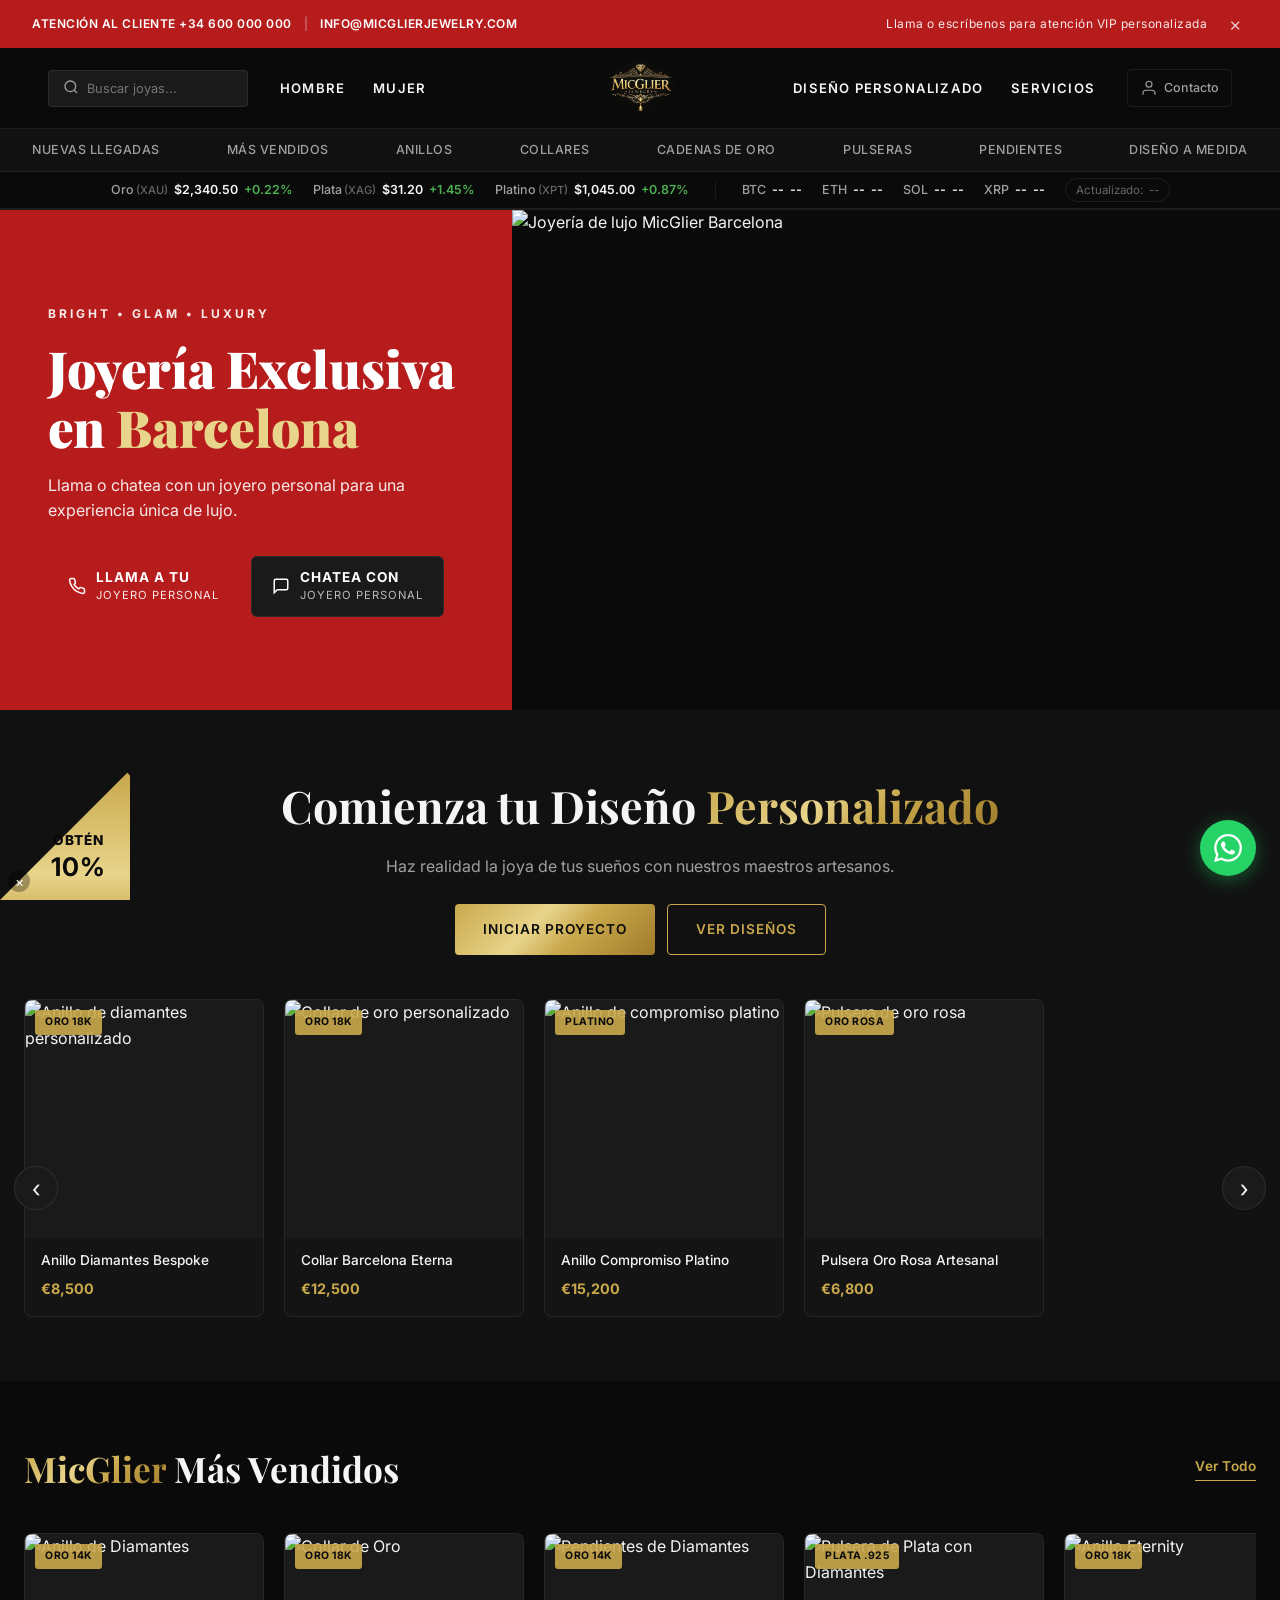
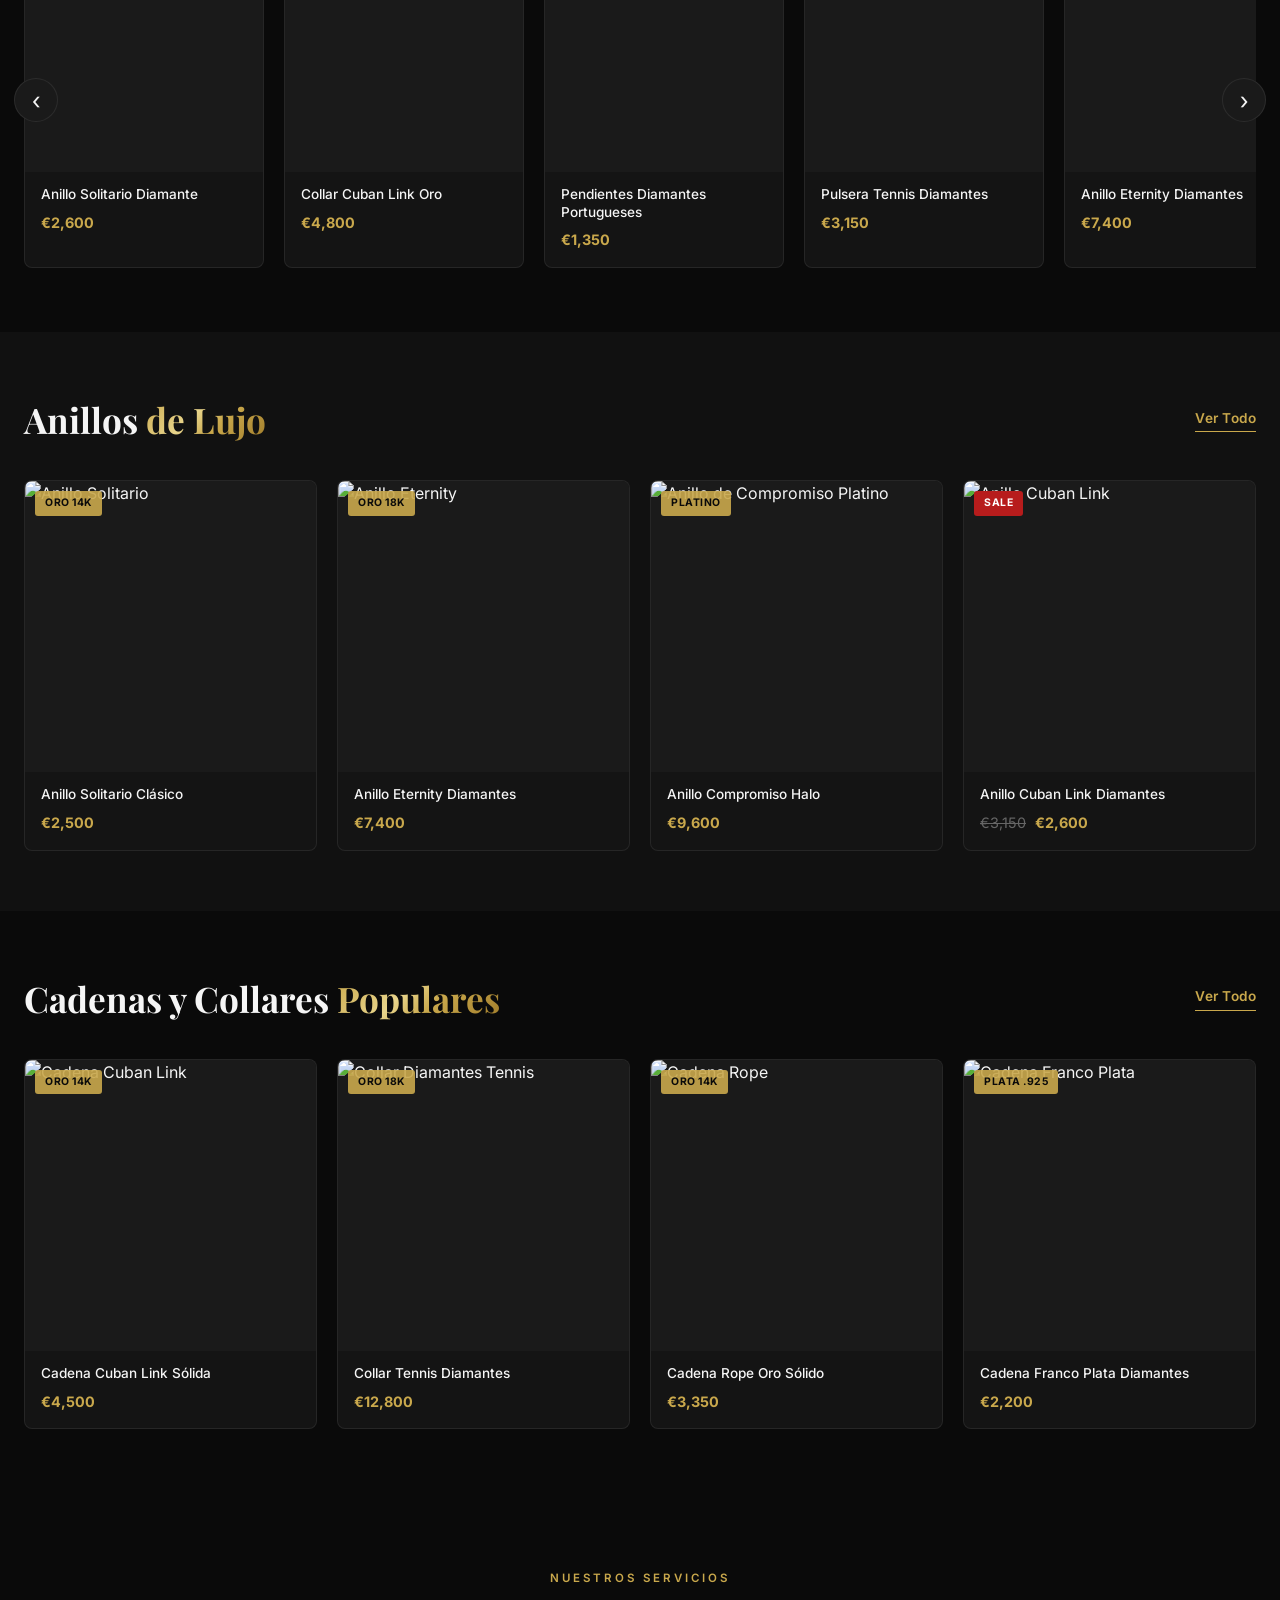
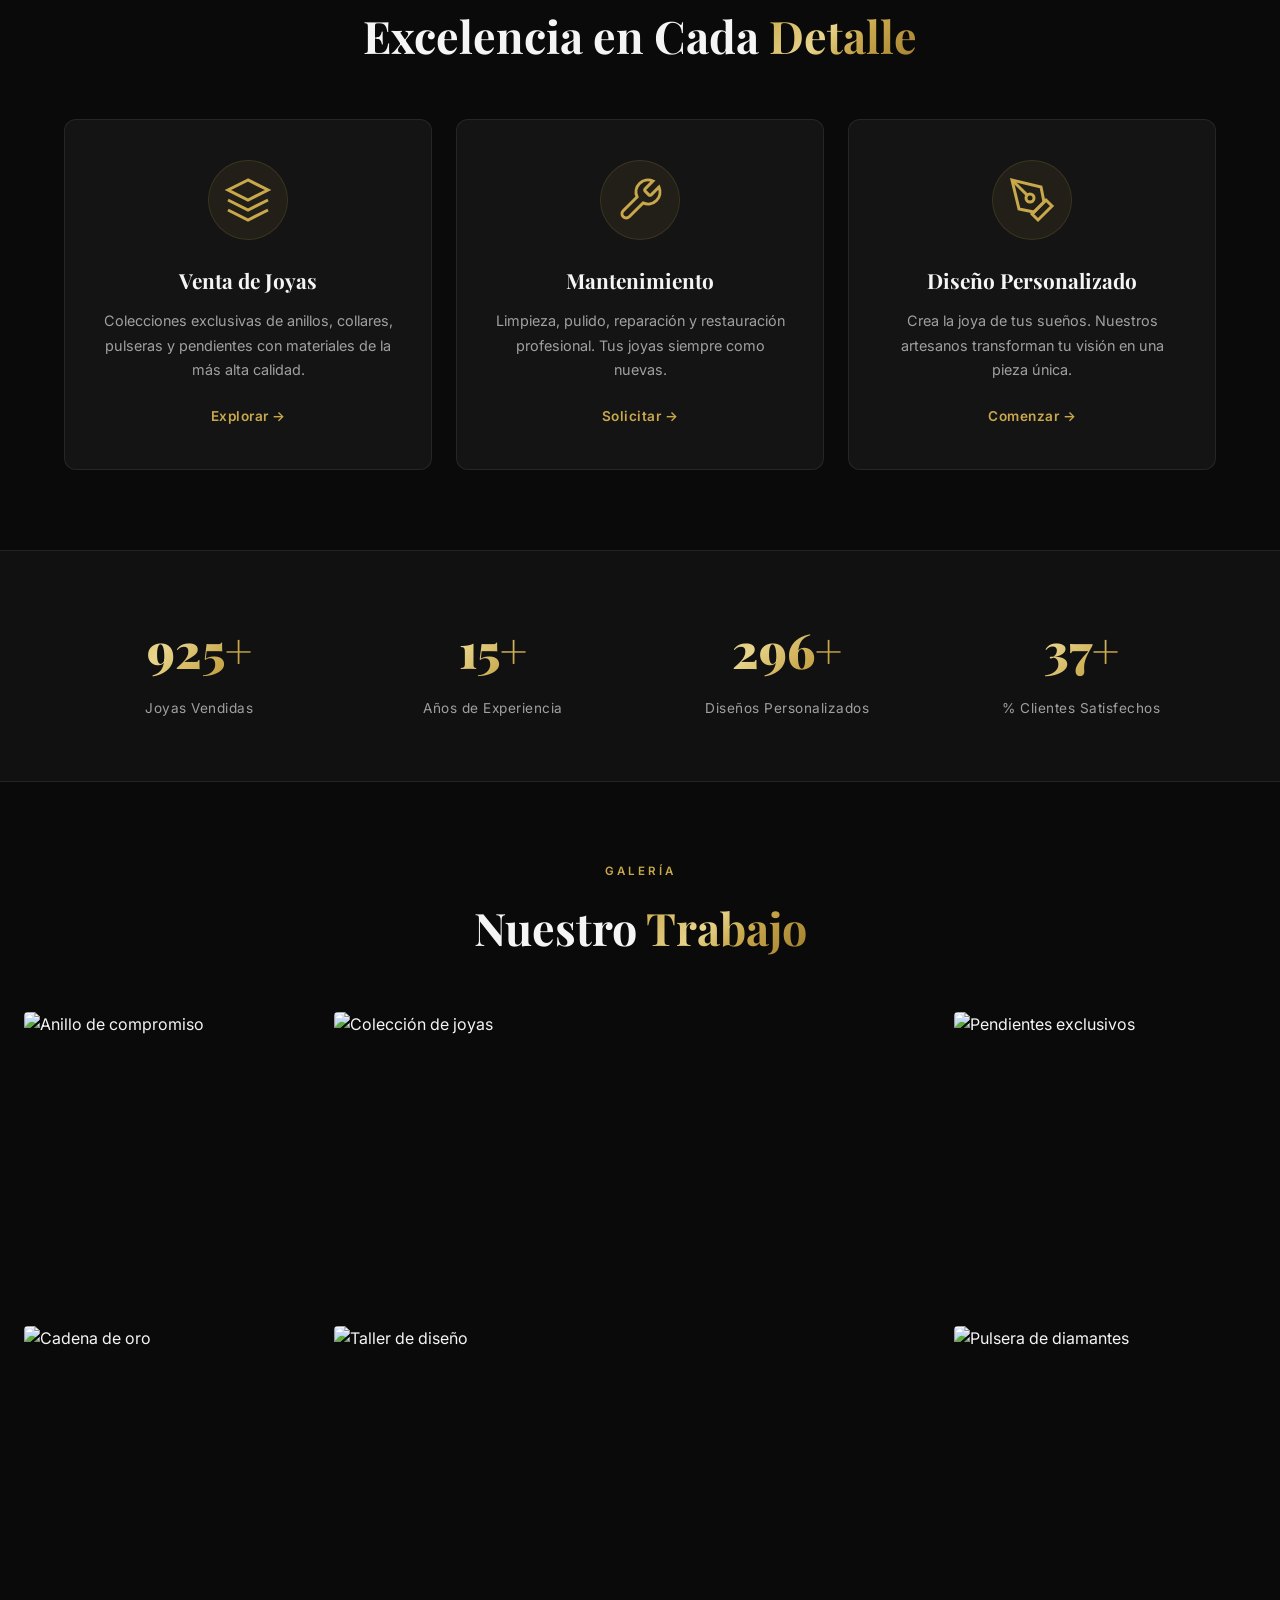
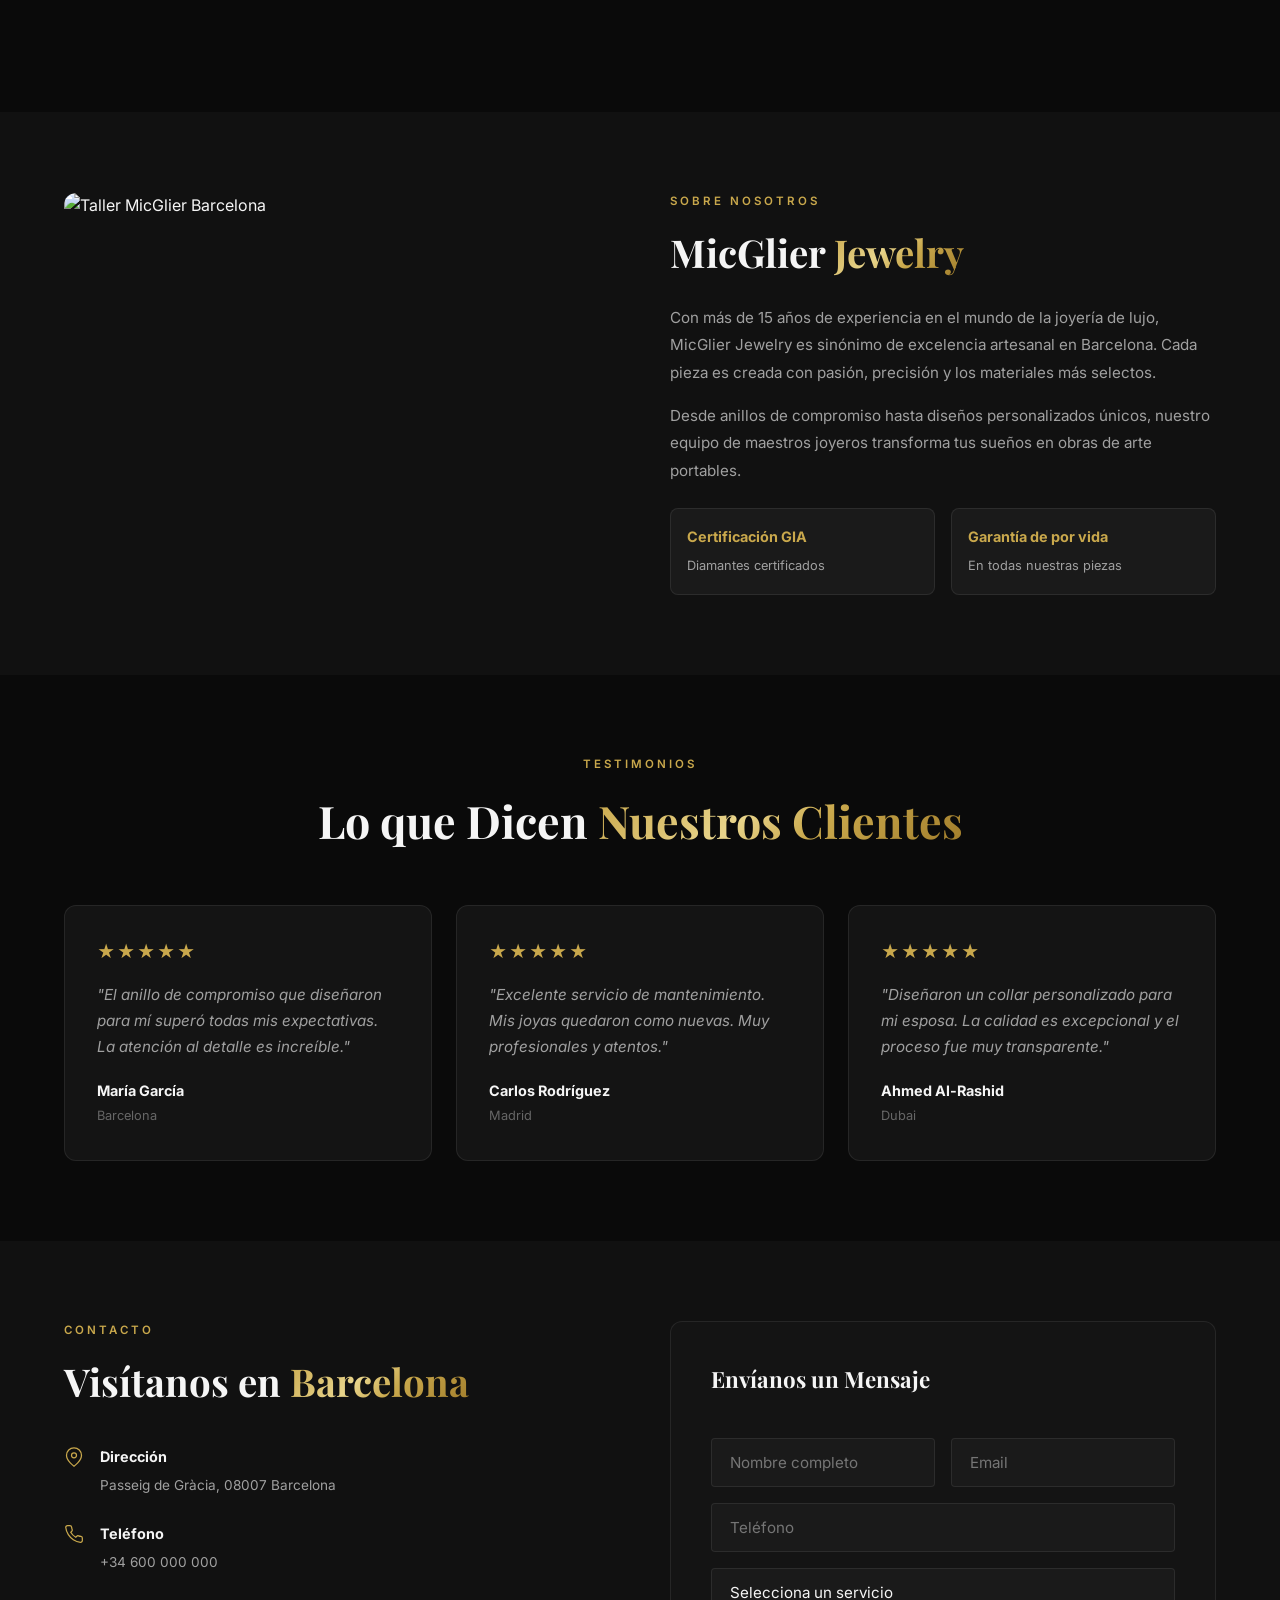
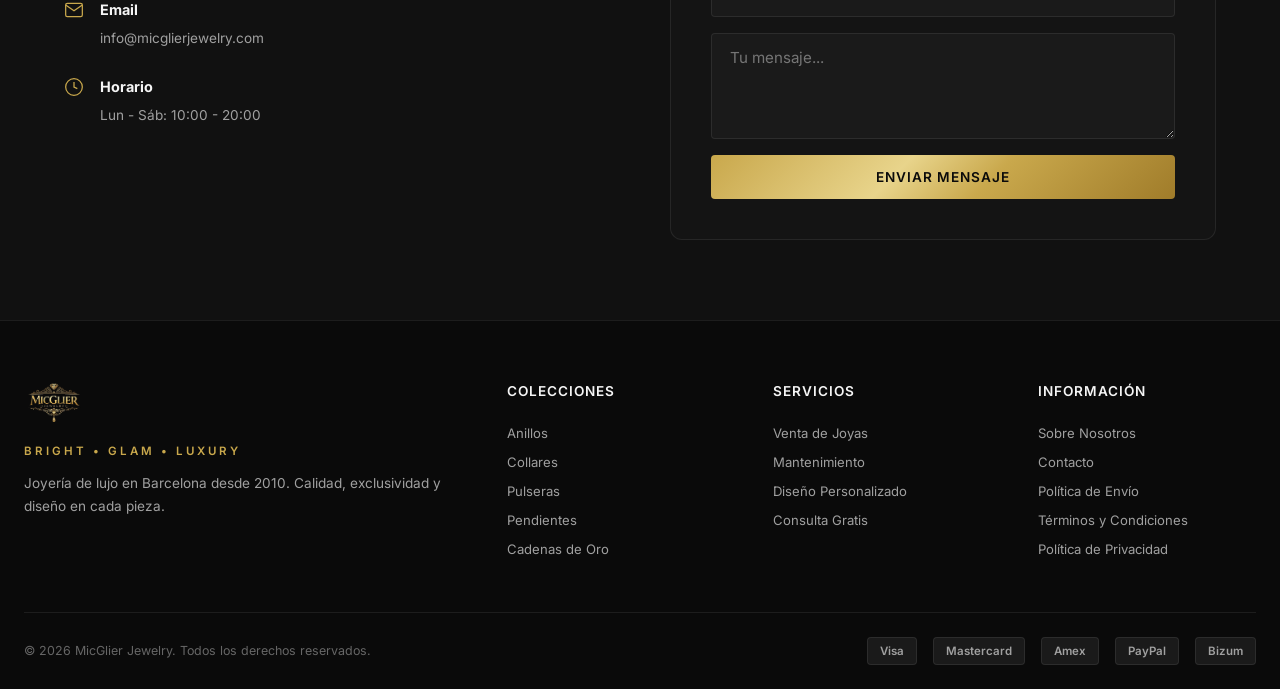
==== commit 9b699d0f: "fix: Rediseñar nav principal con CSS Grid para mejor distribución - CSS Grid 3 columnas (1fr auto 1f" ====
--- a/index.html
+++ b/index.html
@@ -43,33 +43,35 @@
   <header class="header" id="header">
     <div class="header__top">
       <div class="header__top-inner">
-        <!-- Search -->
-        <div class="header__search">
-          <button class="header__search-btn" id="searchToggle" aria-label="Buscar">
-            <svg width="18" height="18" viewBox="0 0 24 24" fill="none" stroke="currentColor" stroke-width="2"><circle cx="11" cy="11" r="8"/><path d="M21 21l-4.35-4.35"/></svg>
-          </button>
-          <input type="text" placeholder="¿Qué estás buscando?" class="header__search-input" />
-        </div>
-        <!-- Left Nav -->
-        <nav class="header__nav header__nav--left">
-          <a href="#colecciones" class="nav-link">HOMBRE</a>
-          <a href="#colecciones" class="nav-link">MUJER</a>
-        </nav>
+        <!-- Left: Search + Nav -->
+        <div class="header__left-group">
+          <div class="header__search">
+            <button class="header__search-btn" id="searchToggle" aria-label="Buscar">
+              <svg width="16" height="16" viewBox="0 0 24 24" fill="none" stroke="currentColor" stroke-width="2"><circle cx="11" cy="11" r="8"/><path d="M21 21l-4.35-4.35"/></svg>
+            </button>
+            <input type="text" placeholder="Buscar joyas..." class="header__search-input" />
+          </div>
+          <nav class="header__nav header__nav--left">
+            <a href="#colecciones" class="nav-link">HOMBRE</a>
+            <a href="#colecciones" class="nav-link">MUJER</a>
+          </nav>
+        </div>
         <!-- Center Logo -->
         <a href="#" class="header__logo">
           <img src="assets/images/logo.png" alt="MicGlier Jewelry" />
         </a>
-        <!-- Right Nav -->
-        <nav class="header__nav header__nav--right">
-          <a href="#personalizado" class="nav-link">DISEÑO PERSONALIZADO</a>
-          <a href="#servicios" class="nav-link">SERVICIOS</a>
-        </nav>
-        <!-- Actions -->
-        <div class="header__actions">
-          <a href="#contacto" class="header__icon-btn" aria-label="Mi Cuenta">
-            <svg width="20" height="20" viewBox="0 0 24 24" fill="none" stroke="currentColor" stroke-width="1.5"><path d="M20 21v-2a4 4 0 00-4-4H8a4 4 0 00-4 4v2"/><circle cx="12" cy="7" r="4"/></svg>
-            <span class="header__icon-label">Contacto</span>
-          </a>
+        <!-- Right: Nav + Actions -->
+        <div class="header__right-group">
+          <nav class="header__nav header__nav--right">
+            <a href="#personalizado" class="nav-link">DISEÑO PERSONALIZADO</a>
+            <a href="#servicios" class="nav-link">SERVICIOS</a>
+          </nav>
+          <div class="header__actions">
+            <a href="#contacto" class="header__icon-btn" aria-label="Contacto">
+              <svg width="18" height="18" viewBox="0 0 24 24" fill="none" stroke="currentColor" stroke-width="1.5"><path d="M20 21v-2a4 4 0 00-4-4H8a4 4 0 00-4 4v2"/><circle cx="12" cy="7" r="4"/></svg>
+              <span class="header__icon-label">Contacto</span>
+            </a>
+          </div>
         </div>
       </div>
     </div>
--- a/assets/css/style.css
+++ b/assets/css/style.css
@@ -242,12 +242,11 @@
 .header__top-inner {
   max-width: 100%;
   margin: 0 auto;
-  padding: 0 32px;
-  display: flex;
-  align-items: center;
-  justify-content: space-between;
+  padding: 0 48px;
+  display: grid;
+  grid-template-columns: 1fr auto 1fr;
+  align-items: center;
   height: 80px;
-  gap: 0;
 }
 .header__search {
   display: flex;
@@ -257,30 +256,39 @@
   border: 1px solid var(--border-light);
   border-radius: 4px;
   padding: 8px 14px;
-  flex: 1;
-  max-width: 280px;
+  max-width: 200px;
 }
 .header__search-btn { color: var(--text-secondary); flex-shrink: 0; }
 .header__search-input {
   background: transparent;
   border: none;
   color: var(--text-primary);
-  font-size: 0.82rem;
+  font-size: 0.8rem;
   padding: 0;
   width: 100%;
 }
 .header__search-input:focus { border: none; outline: none; }
+.header__left-group {
+  display: flex;
+  align-items: center;
+  gap: 32px;
+}
+.header__right-group {
+  display: flex;
+  align-items: center;
+  justify-content: flex-end;
+  gap: 32px;
+}
 .header__nav {
   display: flex;
-  gap: 32px;
-  flex: 1;
+  gap: 28px;
 }
 .header__nav--left { justify-content: flex-end; }
 .header__nav--right { justify-content: flex-start; }
 .nav-link {
-  font-size: 0.85rem;
+  font-size: 0.82rem;
   font-weight: 600;
-  letter-spacing: 1px;
+  letter-spacing: 1.2px;
   color: var(--text-primary);
   white-space: nowrap;
   position: relative;
@@ -300,7 +308,10 @@
 .nav-link:hover::after { width: 100%; }
 .header__logo {
   flex-shrink: 0;
-  padding: 0 32px;
+  padding: 0 40px;
+  display: flex;
+  align-items: center;
+  justify-content: center;
 }
 .header__logo img {
   height: 55px;
@@ -313,10 +324,13 @@
   align-items: center;
   gap: 6px;
   color: var(--text-secondary);
-  padding: 8px;
+  padding: 8px 12px;
   white-space: nowrap;
-}
-.header__icon-btn:hover { color: var(--gold); }
+  border: 1px solid var(--border-light);
+  border-radius: 4px;
+  transition: all var(--transition);
+}
+.header__icon-btn:hover { color: var(--gold); border-color: var(--gold); }
 .header__icon-label { font-size: 0.78rem; font-weight: 500; }
 
 /* Sub Navigation */
@@ -1208,11 +1222,14 @@
 
   /* Header mobile — elegant & clean */
   .header__top-inner {
+    display: flex;
     position: relative;
     justify-content: center;
     height: 64px;
     padding: 0 16px;
   }
+  .header__left-group { display: none; }
+  .header__right-group { display: none; }
   .header__search { display: none; }
   .header__nav { display: none; }
   .header__actions { display: none; }
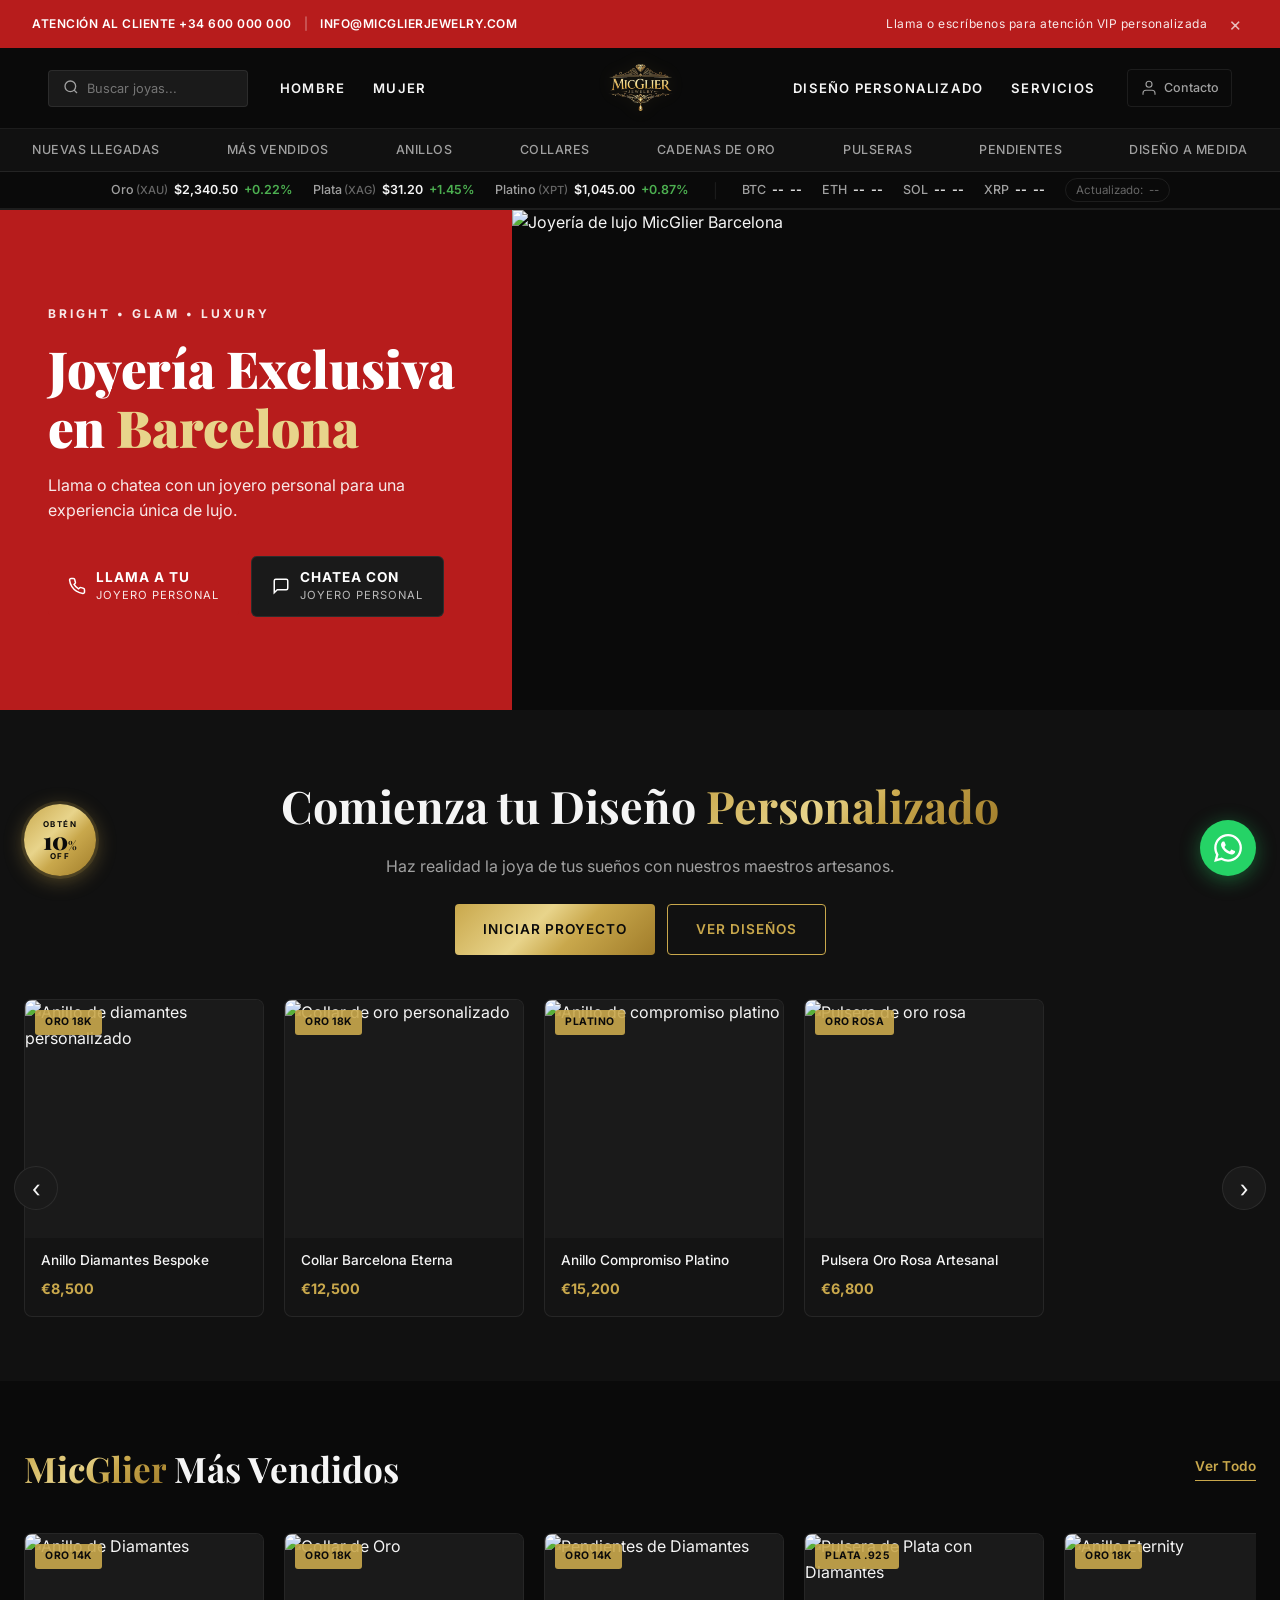
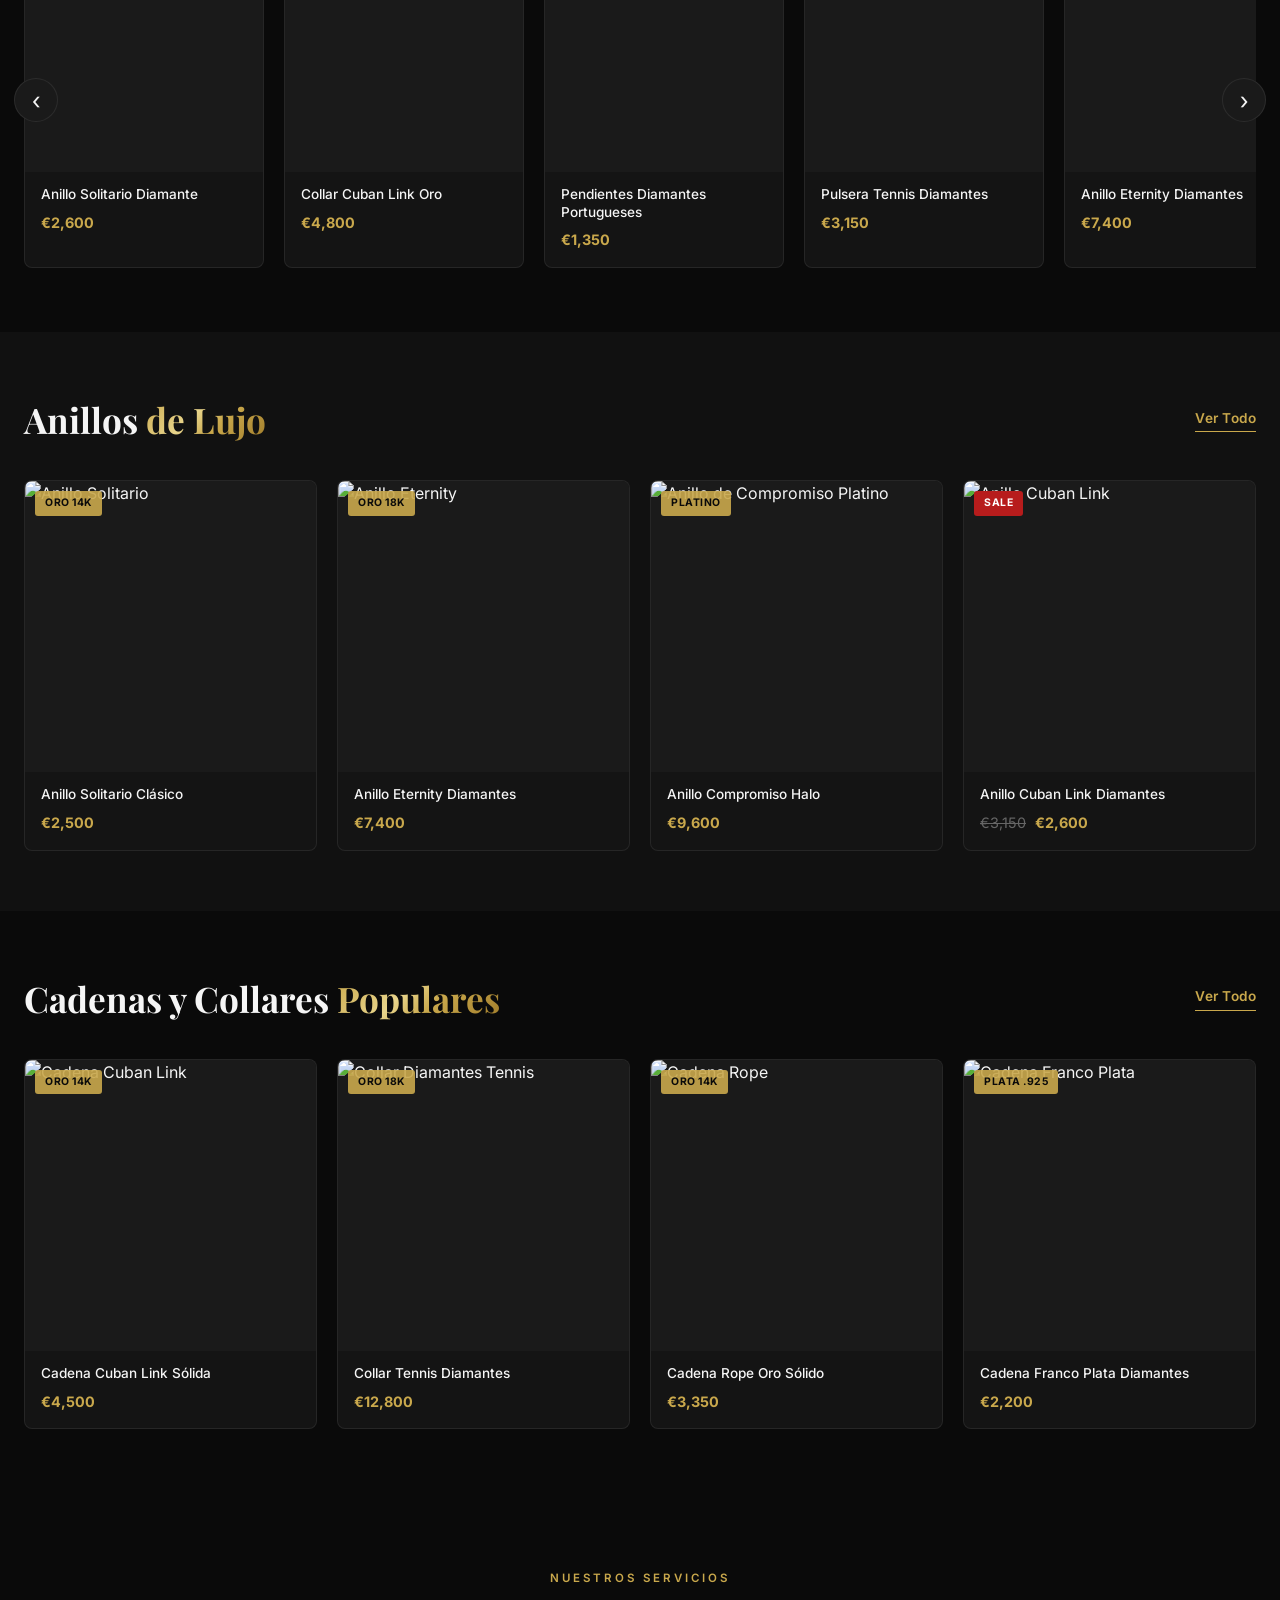
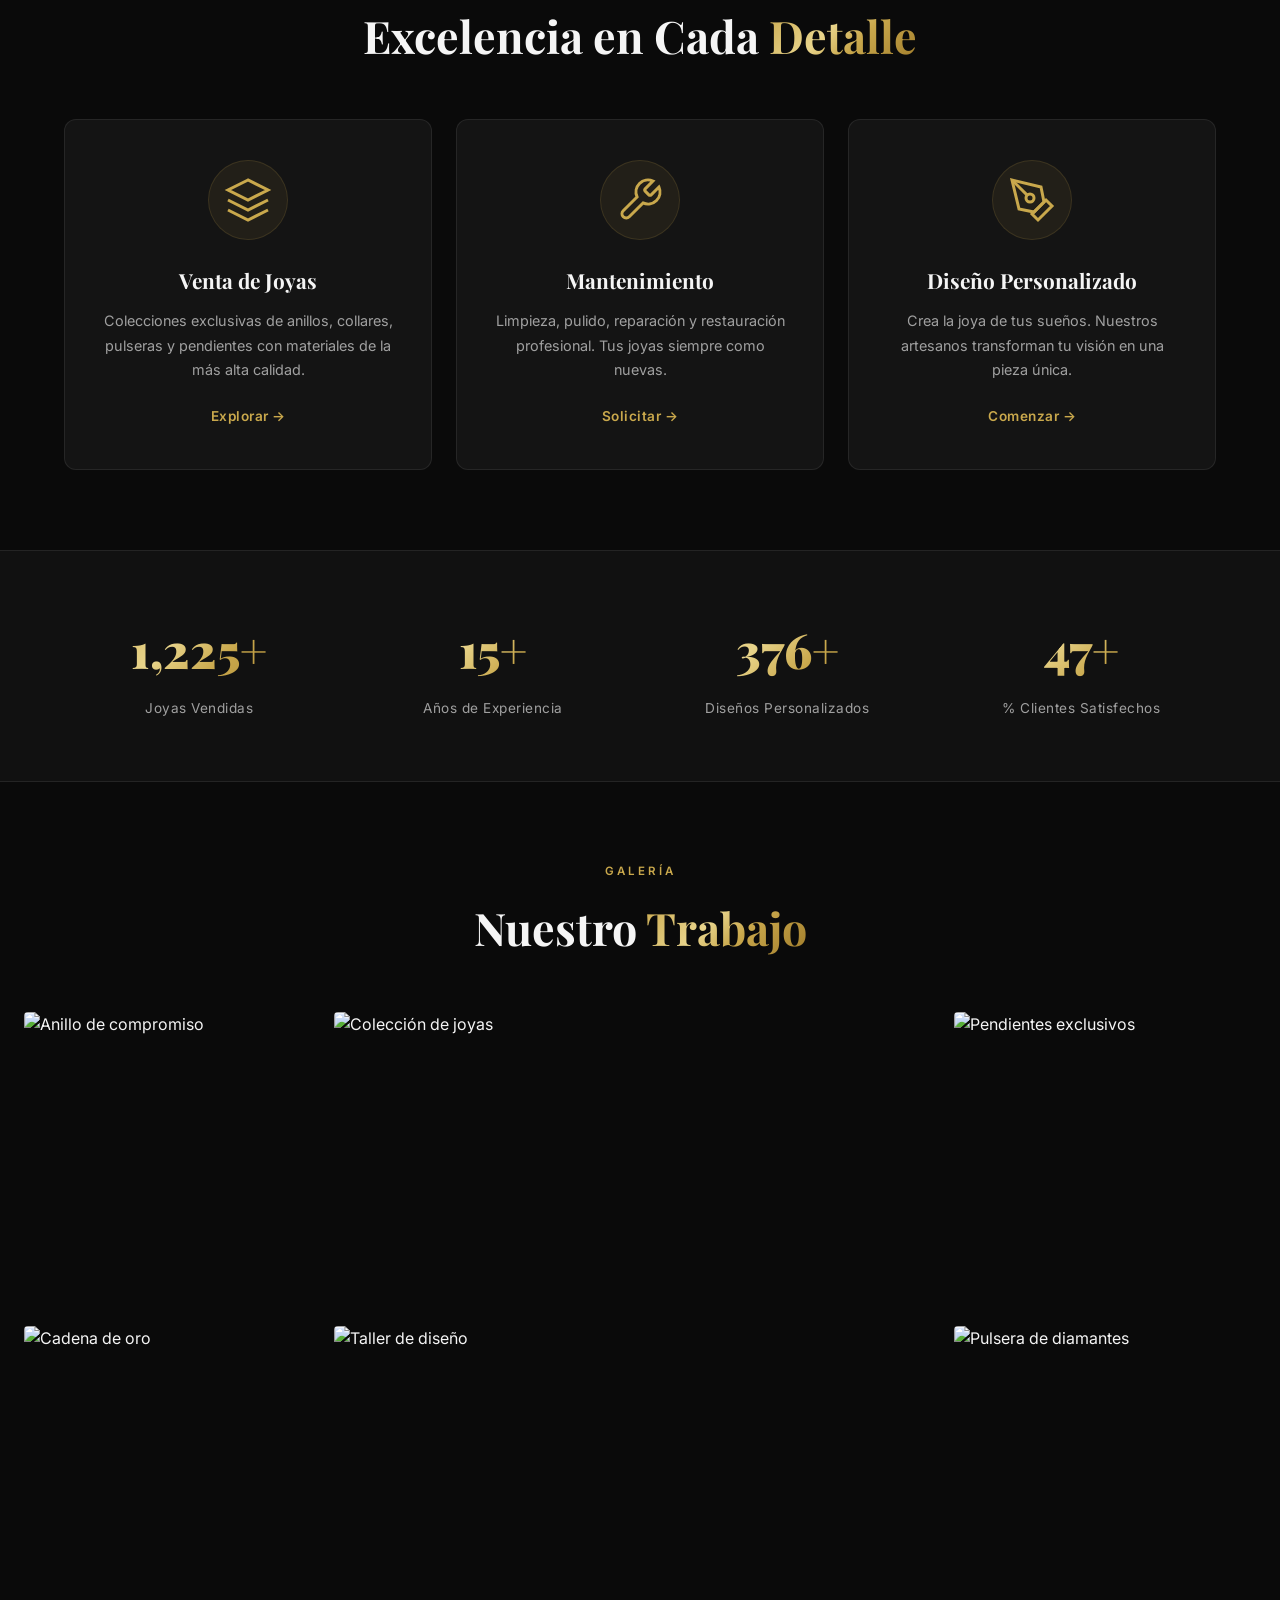
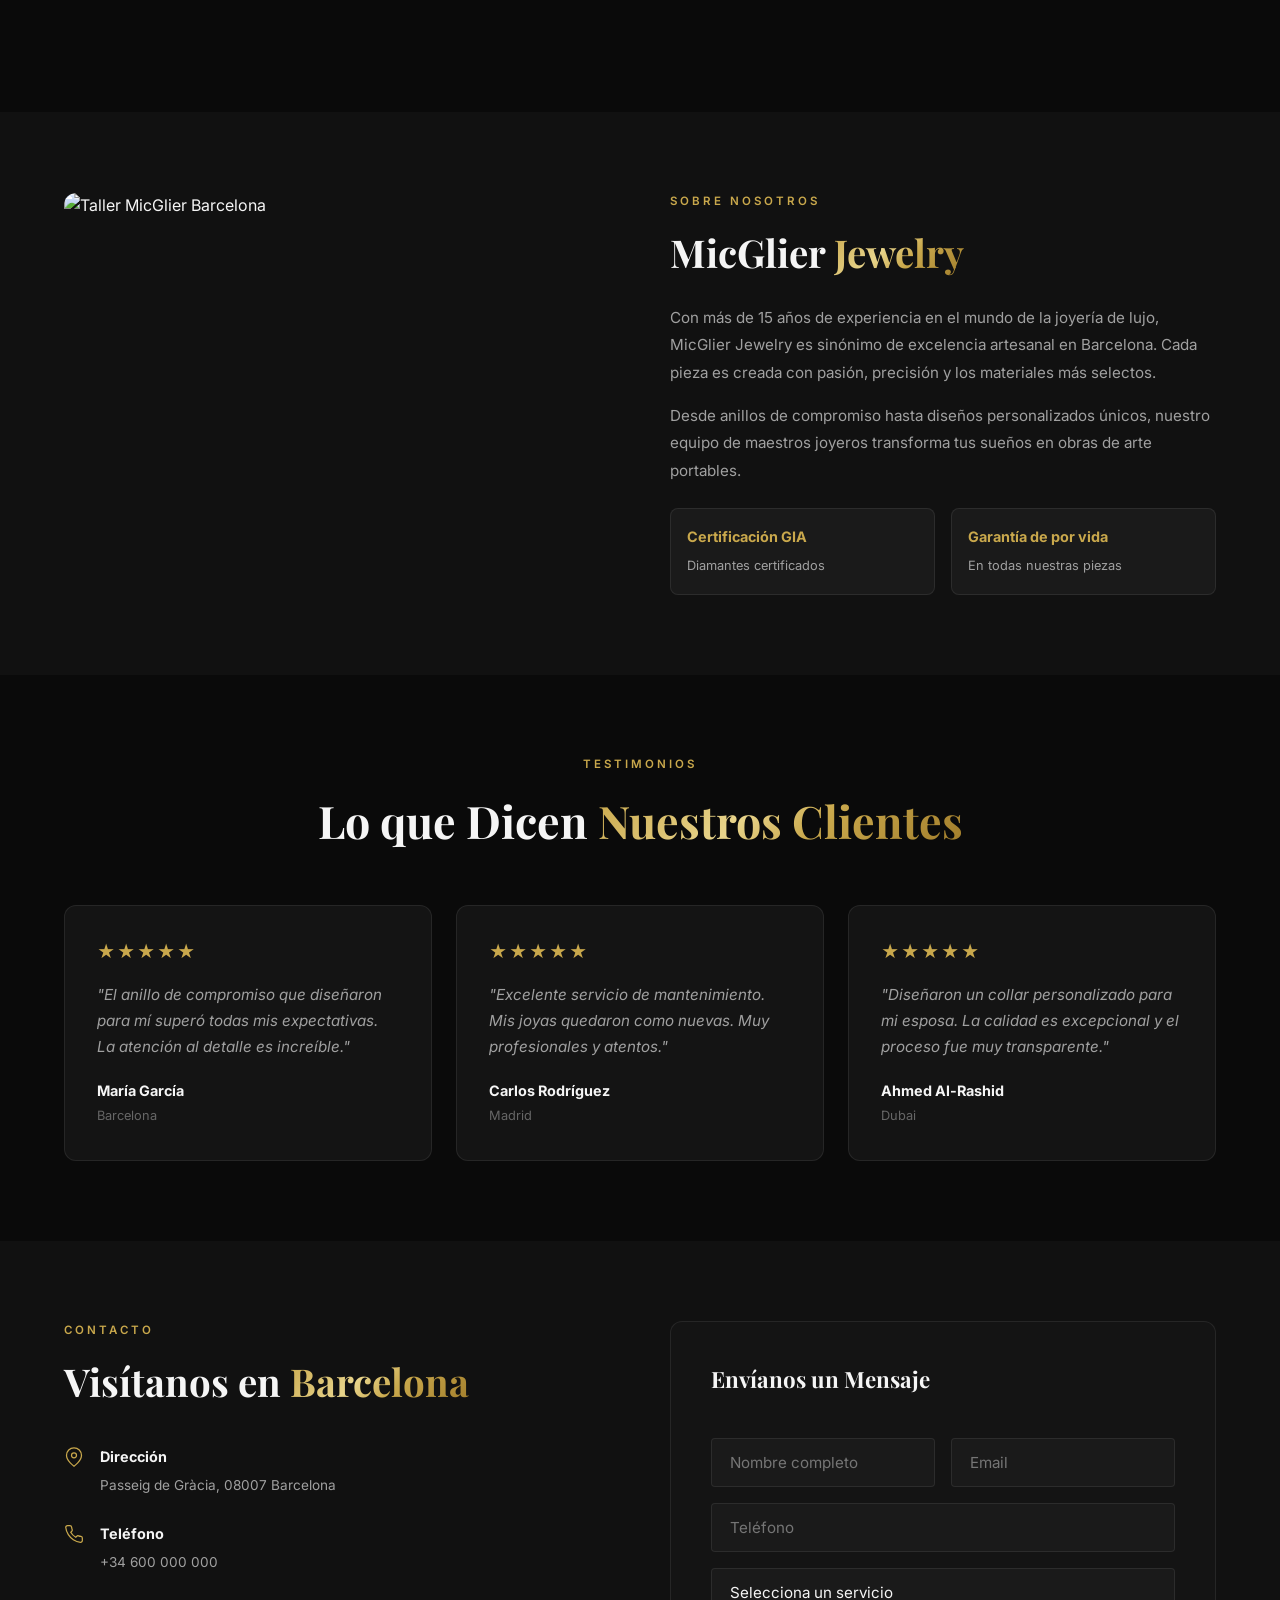
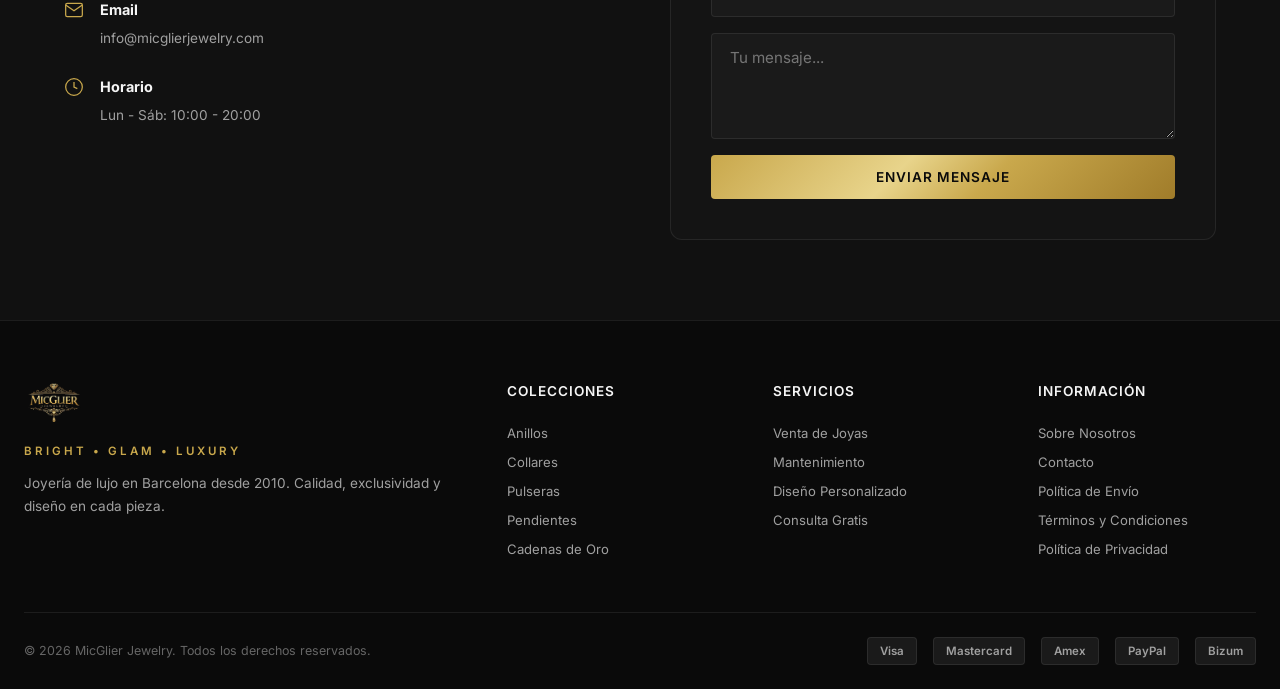
==== commit 150616f9: "fix: Cambiar badge 10% OFF de triángulo a burbuja flotante elegante - Burbuja circular dorada con gr" ====
--- a/index.html
+++ b/index.html
@@ -18,9 +18,9 @@
 
   <!-- Floating 10% Off Badge -->
   <div class="promo-badge" id="promoBadge">
-    <div class="promo-badge__inner">
-      <span class="promo-badge__text">OBTÉN<br><strong>10%</strong><br>OFF</span>
-    </div>
+    <span class="promo-badge__label">OBTÉN</span>
+    <span class="promo-badge__value">10<small>%</small></span>
+    <span class="promo-badge__label">OFF</span>
     <button class="promo-badge__close" id="promoClose" aria-label="Cerrar promoción">&times;</button>
   </div>
 
--- a/assets/css/style.css
+++ b/assets/css/style.css
@@ -125,63 +125,74 @@
 }
 .btn--full { width: 100%; justify-content: center; }
 
-/* ---------- Promo Badge ---------- */
+/* ---------- Promo Badge (Bubble) ---------- */
 .promo-badge {
   position: fixed;
-  bottom: 0;
-  left: 0;
+  bottom: 24px;
+  left: 24px;
   z-index: 1000;
-  width: 130px;
-  height: 130px;
-  overflow: hidden;
-  transition: transform var(--transition);
-}
-.promo-badge:hover { transform: scale(1.05); }
-.promo-badge__inner {
-  position: absolute;
-  bottom: 0;
-  left: 0;
-  width: 180px;
-  height: 180px;
+  width: 72px;
+  height: 72px;
+  border-radius: 50%;
   background: var(--gold-gradient);
-  transform: rotate(45deg);
-  transform-origin: bottom left;
-  display: flex;
+  display: flex;
+  flex-direction: column;
   align-items: center;
   justify-content: center;
   cursor: pointer;
-}
-.promo-badge__text {
-  transform: rotate(-45deg);
+  box-shadow: 0 4px 20px rgba(201, 168, 76, 0.4), 0 0 0 3px rgba(201, 168, 76, 0.15);
+  transition: transform 0.3s ease, box-shadow 0.3s ease;
+  animation: promoPulse 3s ease-in-out infinite;
+}
+.promo-badge:hover {
+  transform: scale(1.1);
+  box-shadow: 0 6px 28px rgba(201, 168, 76, 0.55), 0 0 0 5px rgba(201, 168, 76, 0.2);
+}
+@keyframes promoPulse {
+  0%, 100% { box-shadow: 0 4px 20px rgba(201, 168, 76, 0.4), 0 0 0 3px rgba(201, 168, 76, 0.15); }
+  50% { box-shadow: 0 4px 20px rgba(201, 168, 76, 0.5), 0 0 0 8px rgba(201, 168, 76, 0.08); }
+}
+.promo-badge__label {
   color: var(--bg-primary);
   font-family: var(--font-body);
-  font-weight: 800;
-  font-size: 0.85rem;
-  text-align: center;
-  line-height: 1.3;
-  letter-spacing: 1px;
-  position: absolute;
-  bottom: 30px;
-  left: 10px;
-}
-.promo-badge__text strong { font-size: 1.6rem; display: block; }
+  font-weight: 700;
+  font-size: 0.5rem;
+  letter-spacing: 1.5px;
+  line-height: 1;
+  text-transform: uppercase;
+}
+.promo-badge__value {
+  color: var(--bg-primary);
+  font-family: var(--font-display);
+  font-weight: 900;
+  font-size: 1.5rem;
+  line-height: 1;
+}
+.promo-badge__value small {
+  font-size: 0.75rem;
+  font-weight: 700;
+}
 .promo-badge__close {
   position: absolute;
-  bottom: 8px;
-  left: 8px;
-  width: 22px;
-  height: 22px;
-  background: rgba(0,0,0,0.3);
-  color: white;
+  top: -4px;
+  right: -4px;
+  width: 20px;
+  height: 20px;
+  background: var(--bg-secondary);
+  color: var(--text-secondary);
+  border: 1px solid var(--border-light);
   border-radius: 50%;
-  font-size: 14px;
+  font-size: 12px;
   display: flex;
   align-items: center;
   justify-content: center;
   z-index: 2;
-}
-.promo-badge__close:hover { background: rgba(0,0,0,0.6); }
-.promo-badge.hidden { transform: translateX(-100%) translateY(100%); pointer-events: none; }
+  opacity: 0;
+  transition: opacity 0.2s ease;
+}
+.promo-badge:hover .promo-badge__close { opacity: 1; }
+.promo-badge__close:hover { background: var(--red); color: white; border-color: var(--red); }
+.promo-badge.hidden { transform: scale(0); opacity: 0; pointer-events: none; }
 
 /* ---------- Top Bar ---------- */
 .topbar {
@@ -1443,11 +1454,11 @@
   }
   .footer__payments { flex-wrap: wrap; justify-content: center; }
 
-  /* Promo badge mobile — smaller */
-  .promo-badge { width: 100px; height: 100px; }
-  .promo-badge__inner { width: 140px; height: 140px; }
-  .promo-badge__text { font-size: 0.7rem; bottom: 22px; left: 6px; }
-  .promo-badge__text strong { font-size: 1.3rem; }
+  /* Promo badge mobile — smaller bubble */
+  .promo-badge { width: 60px; height: 60px; bottom: 20px; left: 16px; }
+  .promo-badge__label { font-size: 0.42rem; }
+  .promo-badge__value { font-size: 1.2rem; }
+  .promo-badge__value small { font-size: 0.6rem; }
 
   /* WhatsApp button mobile */
   .whatsapp-btn {
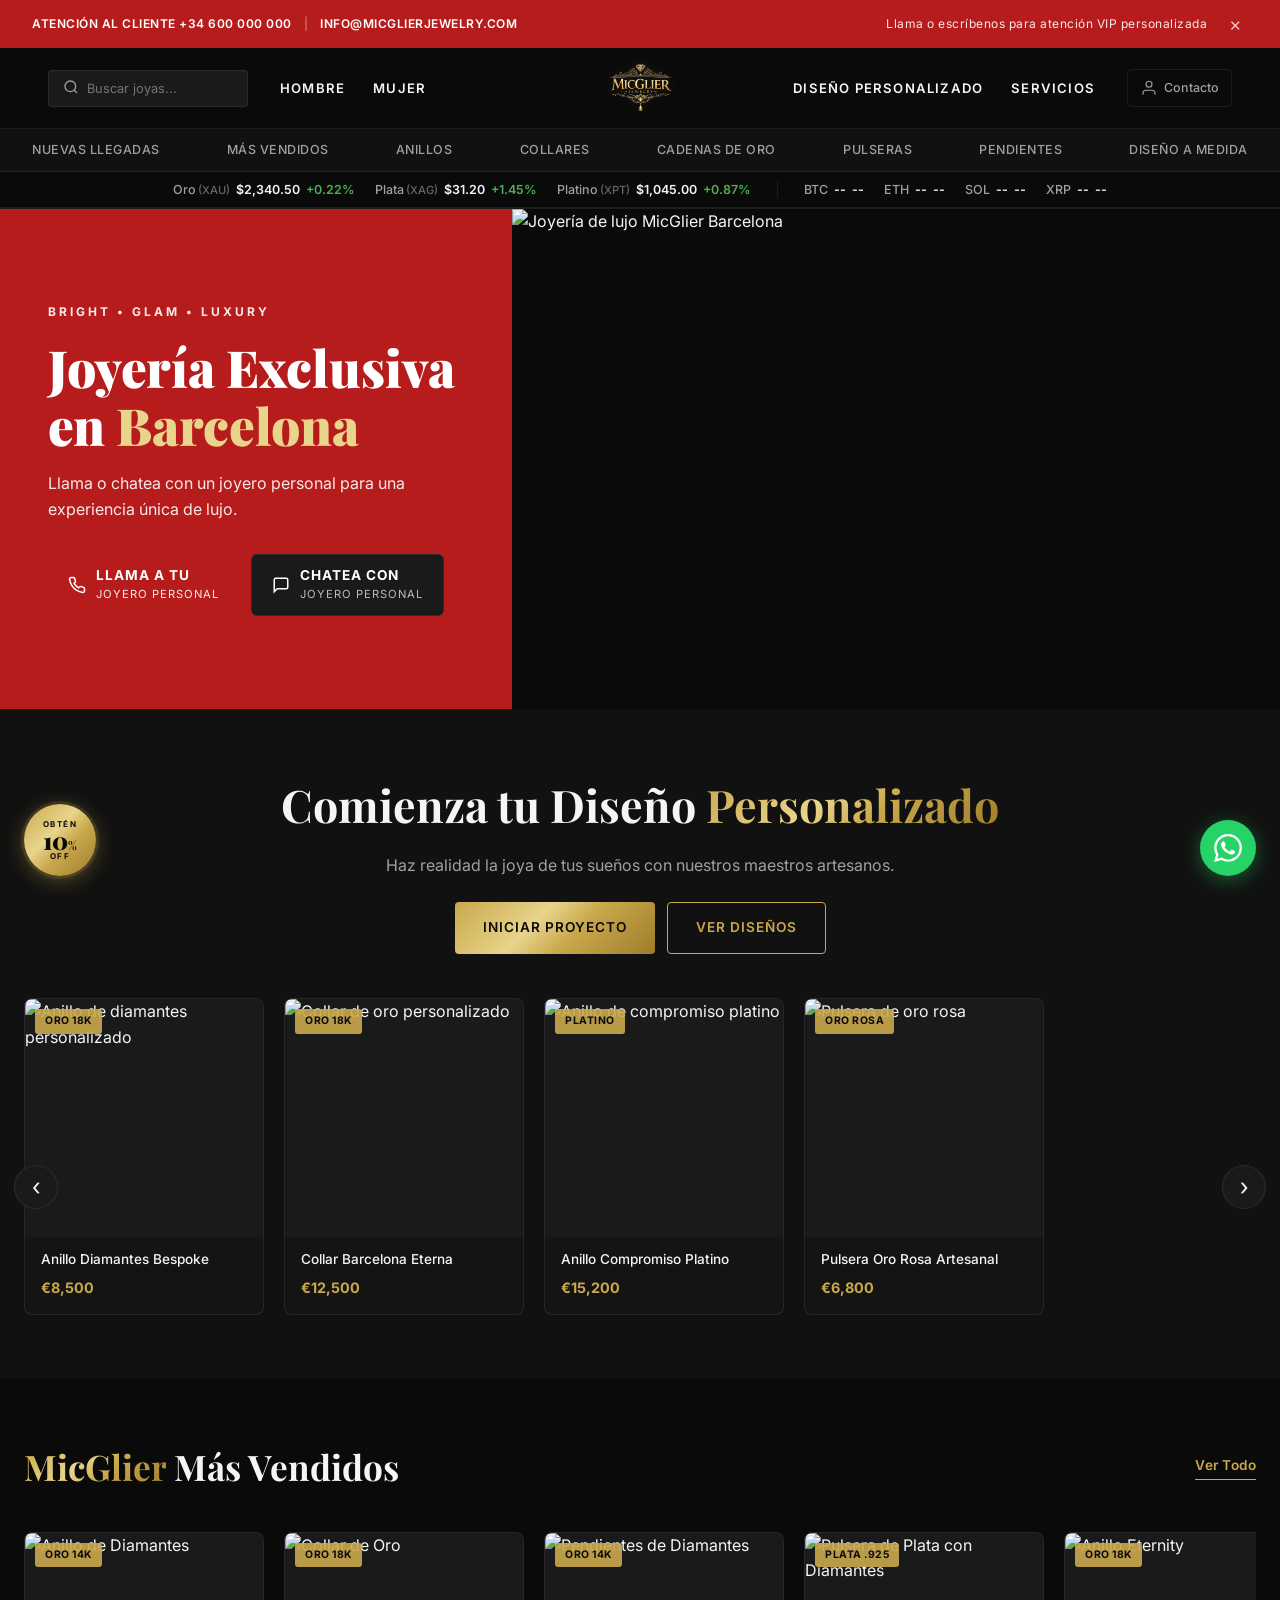
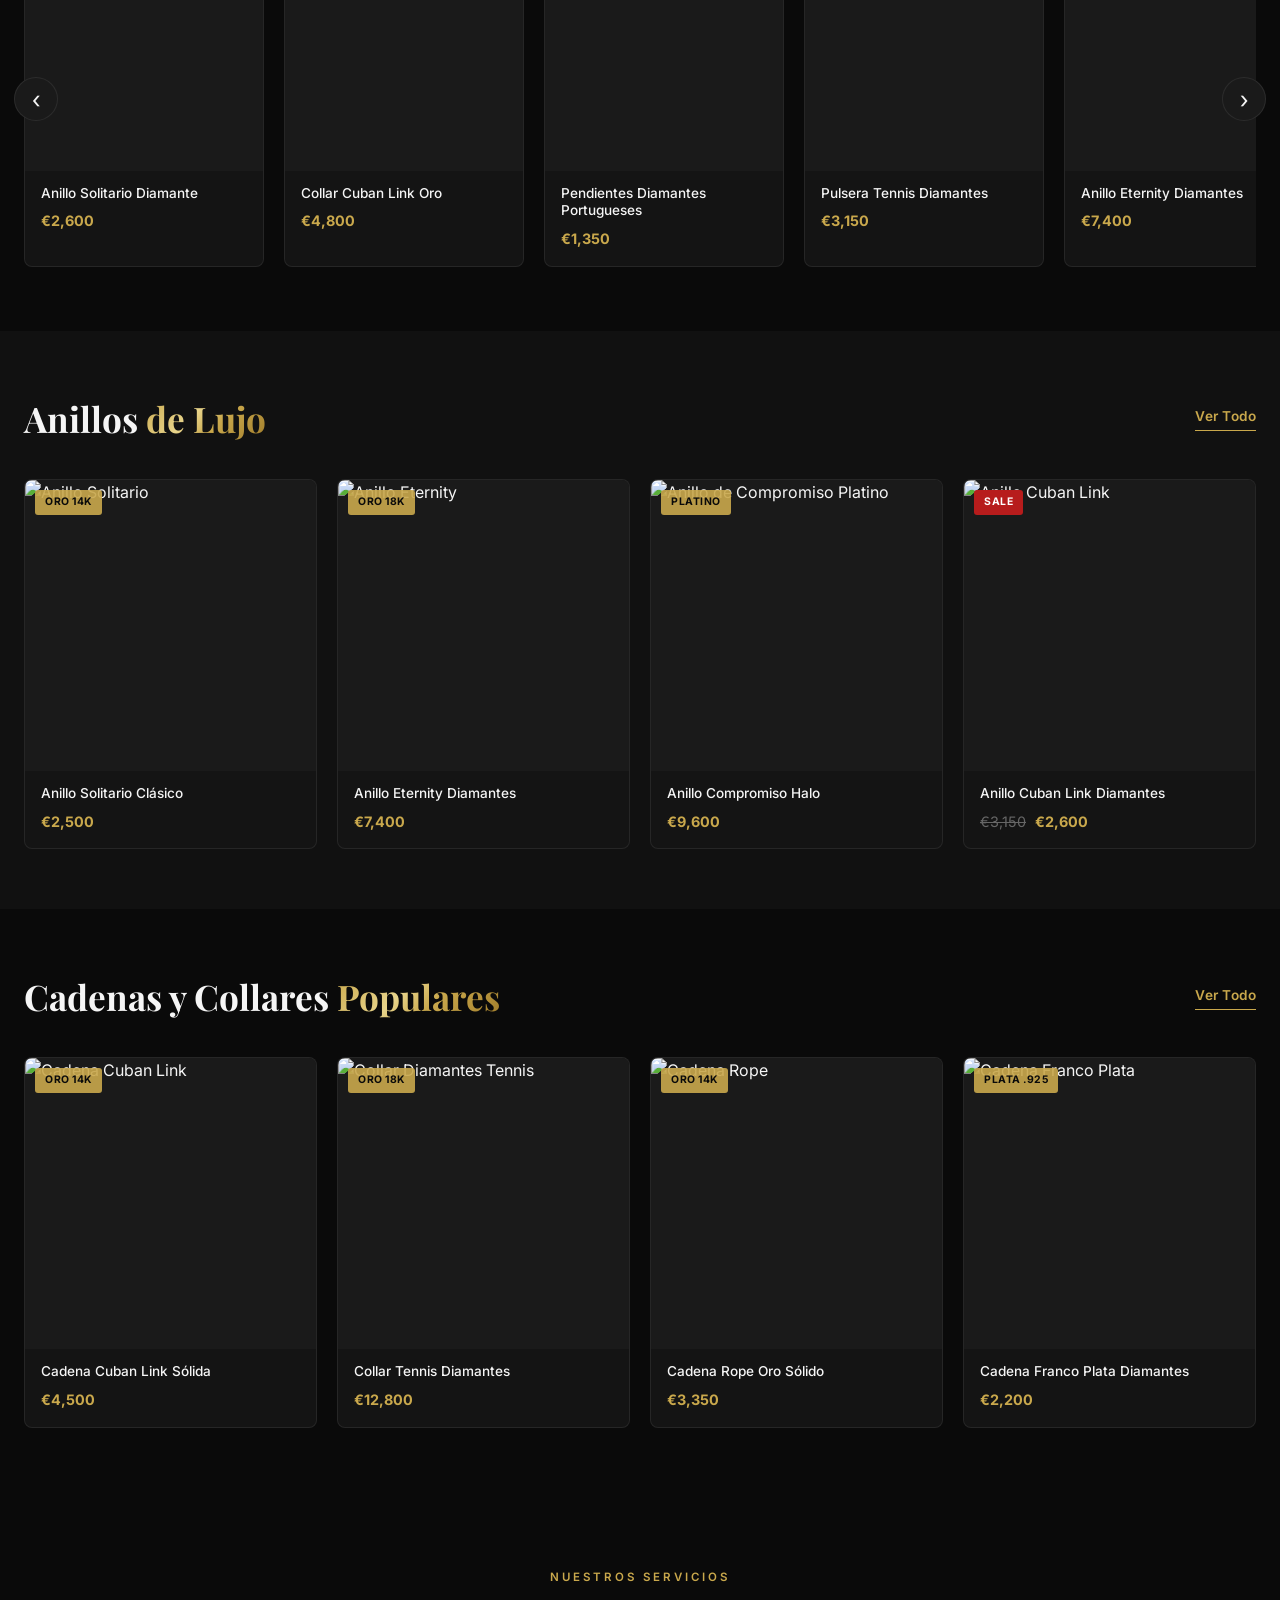
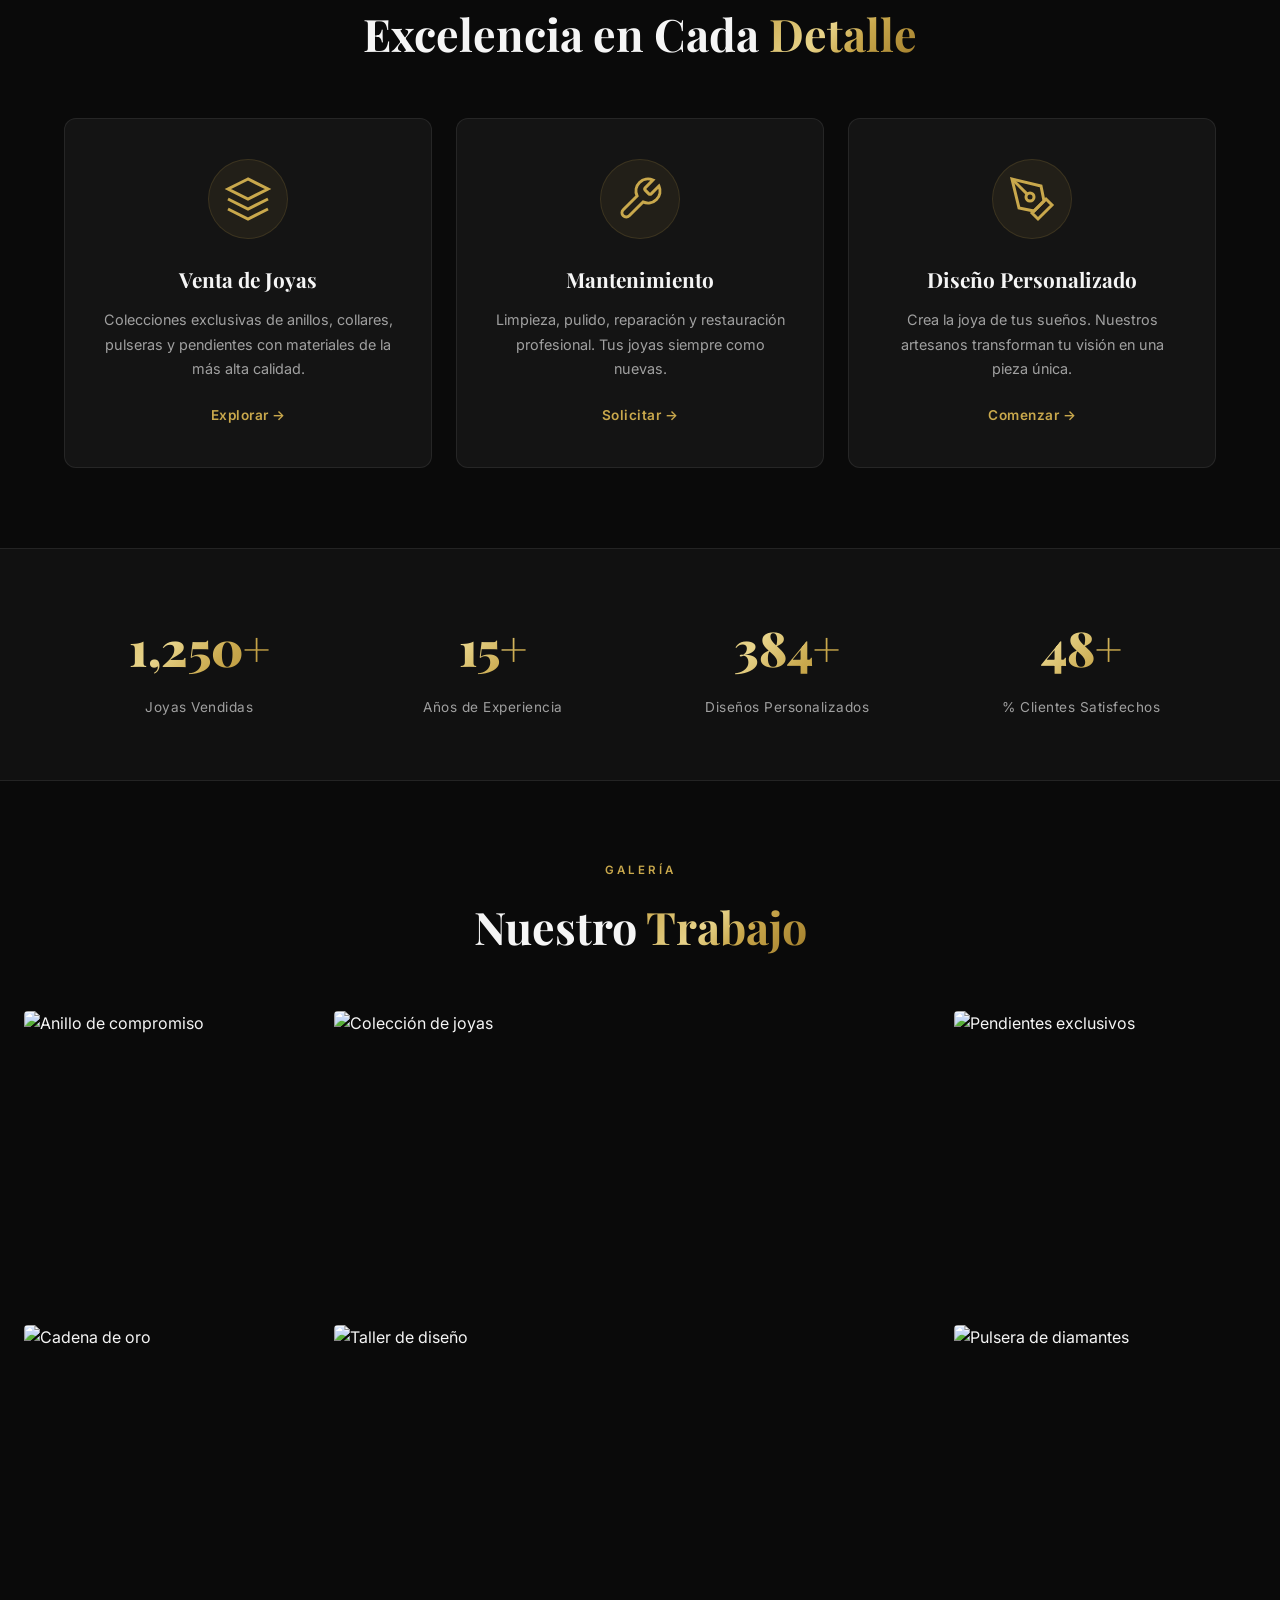
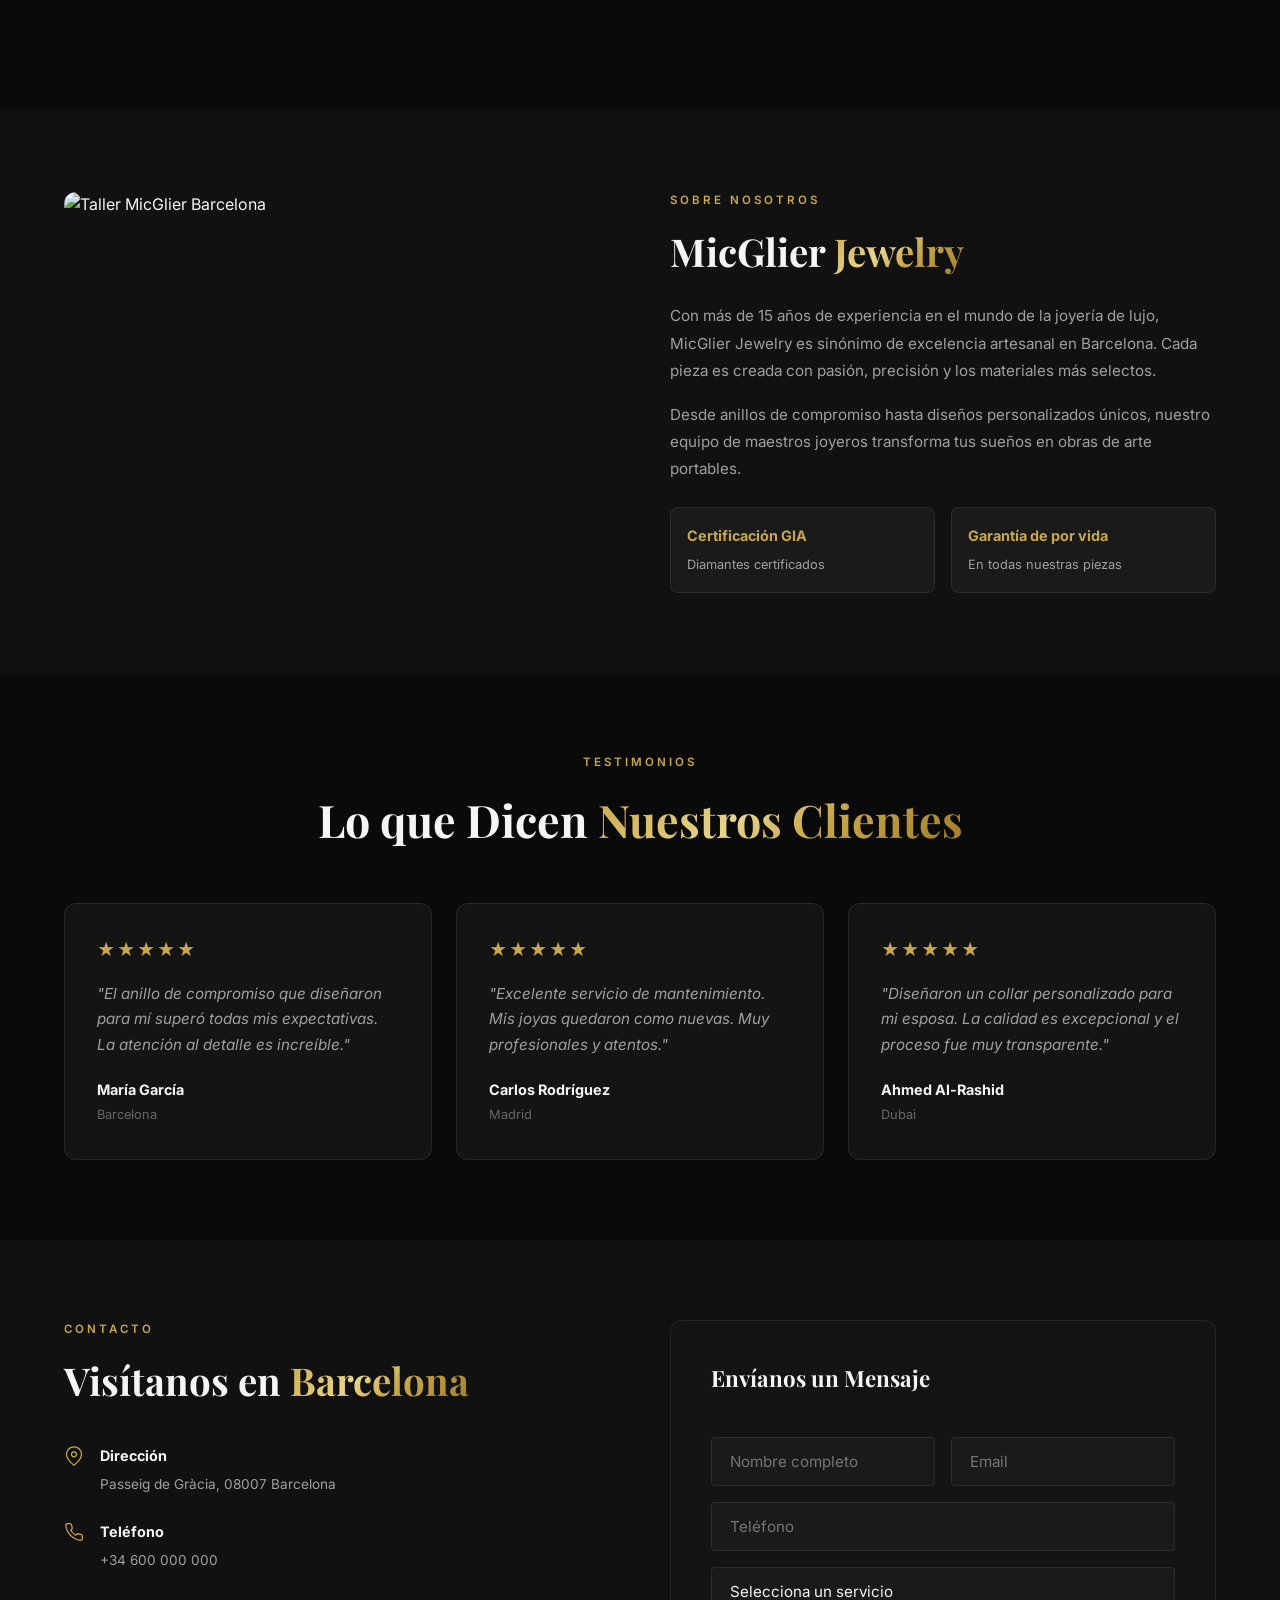
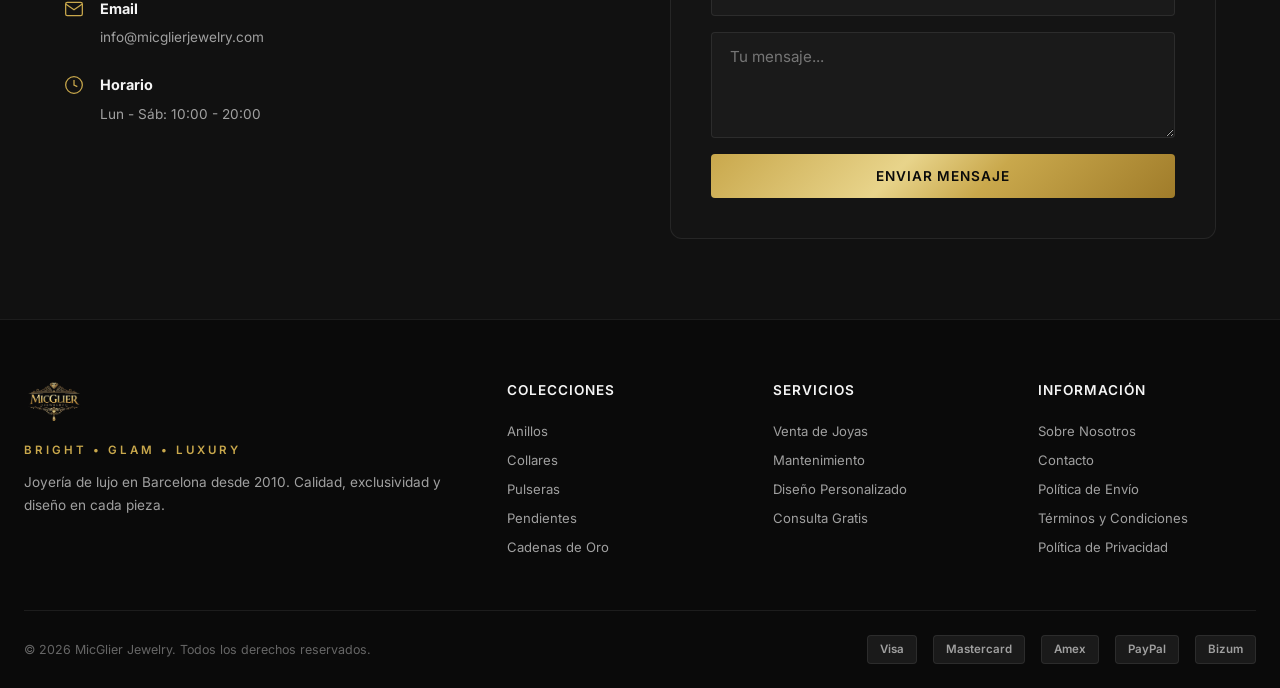
==== commit 5947ac8c: "fix: Eliminar indicador 'Actualizado' del ticker Co-Authored-By: loptipdavid@gmail.com <gordotechweb" ====
--- a/index.html
+++ b/index.html
@@ -99,7 +99,7 @@
         <span class="ticker-item"><span class="ticker-label">ETH</span> <span class="ticker-value" id="ethPrice">--</span> <span class="ticker-change" id="ethChange">--</span></span>
         <span class="ticker-item"><span class="ticker-label">SOL</span> <span class="ticker-value" id="solPrice">--</span> <span class="ticker-change" id="solChange">--</span></span>
         <span class="ticker-item"><span class="ticker-label">XRP</span> <span class="ticker-value" id="xrpPrice">--</span> <span class="ticker-change" id="xrpChange">--</span></span>
-        <span class="ticker-item ticker-updated">Actualizado: <span id="tickerTime">--</span></span>
+
       </div>
     </div>
     <!-- Mobile Toggle -->
--- a/assets/css/style.css
+++ b/assets/css/style.css
@@ -405,7 +405,7 @@
 .ticker-change--up { color: #4caf50; }
 .ticker-change--down { color: #f44336; }
 .ticker-divider { color: var(--border-light); font-size: 0.9rem; margin: 0 4px; }
-.ticker-updated { color: var(--text-muted); border: 1px solid var(--border-light); padding: 2px 10px; border-radius: 12px; font-size: 0.72rem; white-space: nowrap; }
+
 
 /* Mobile Menu Button */
 .header__menu-btn {
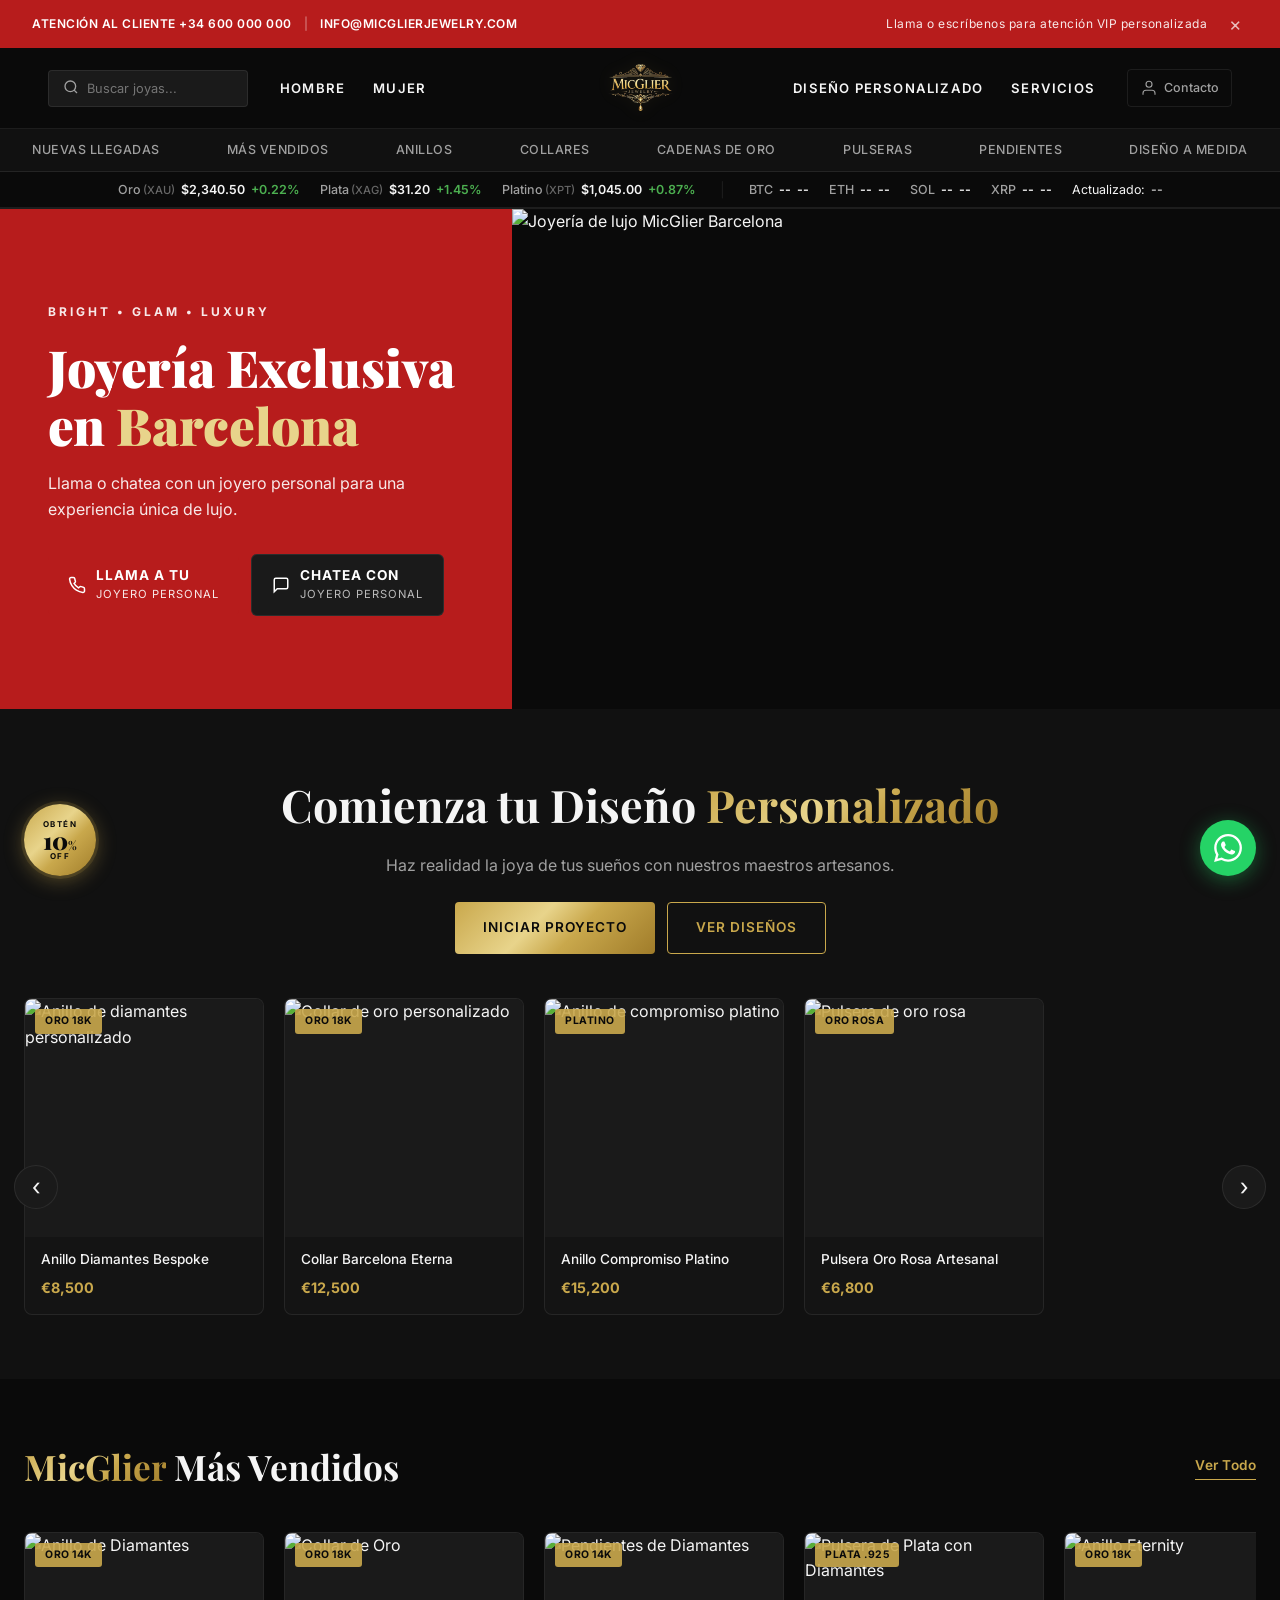
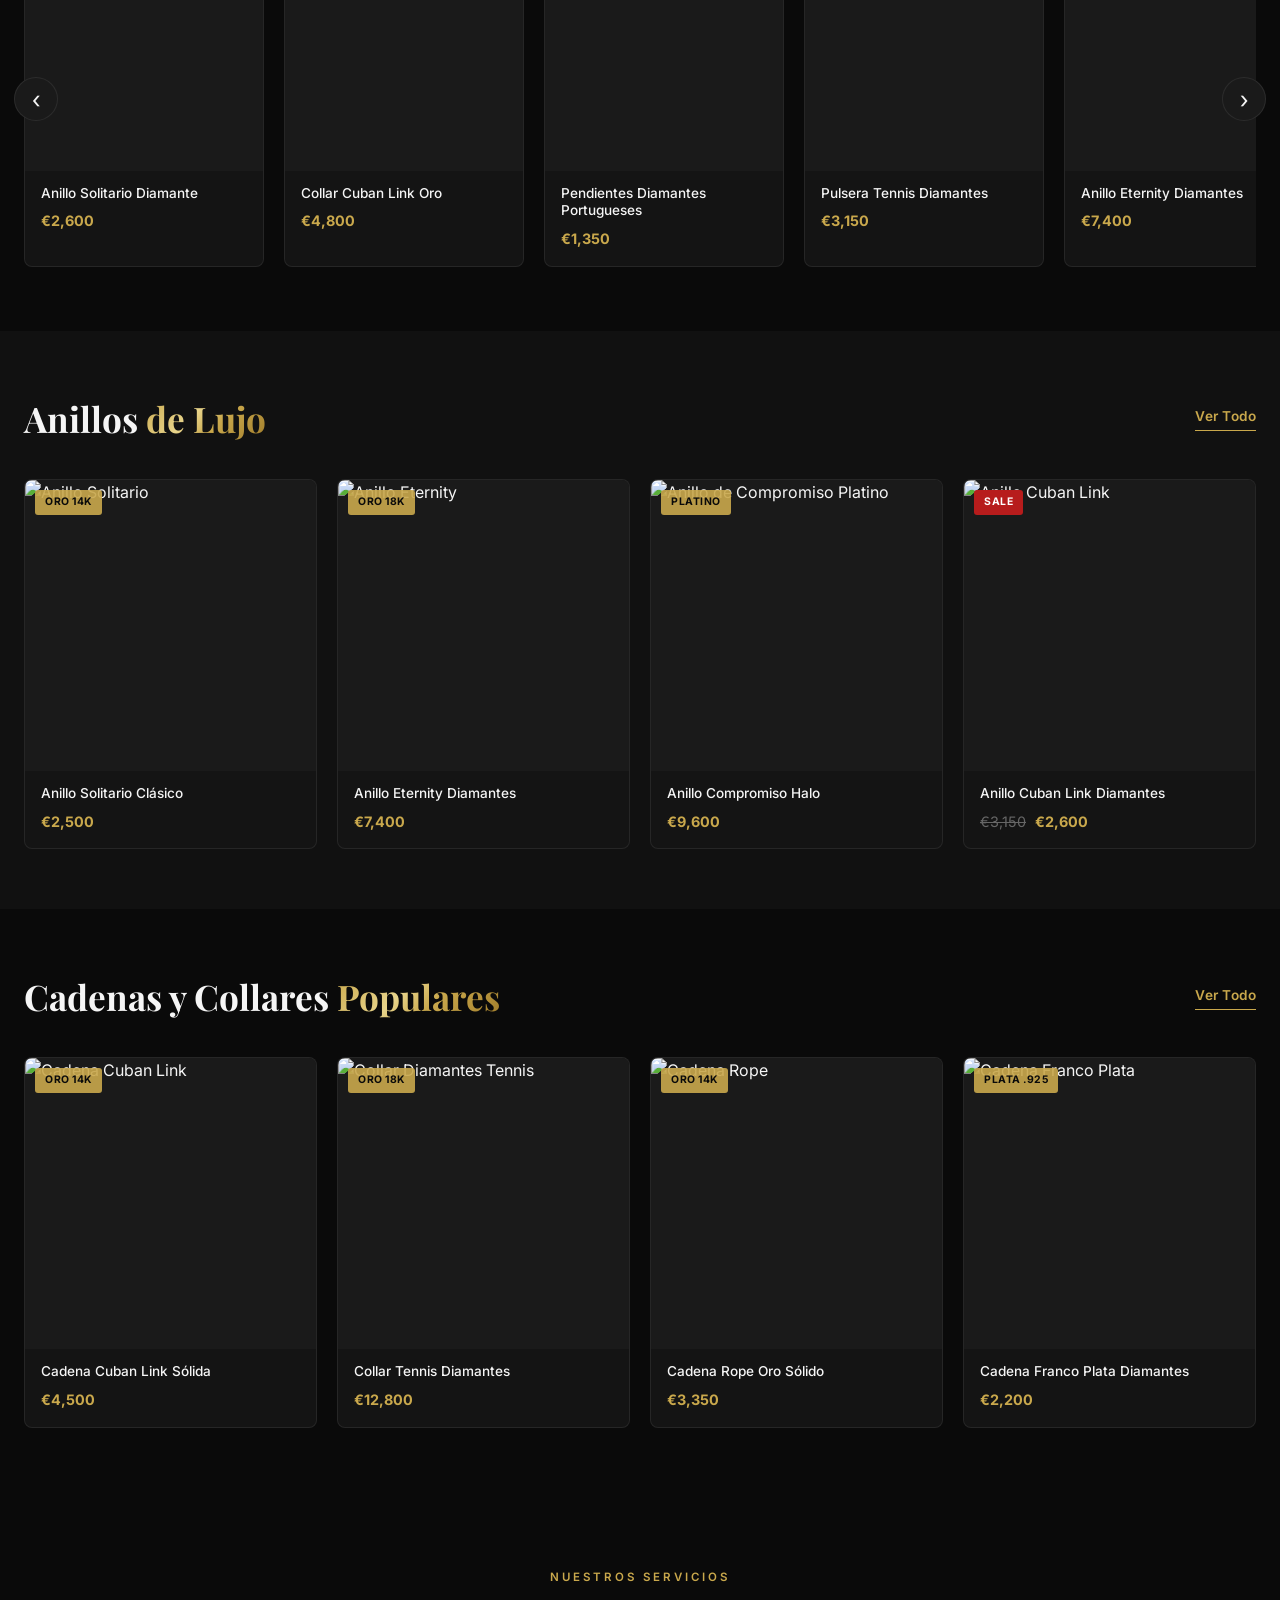
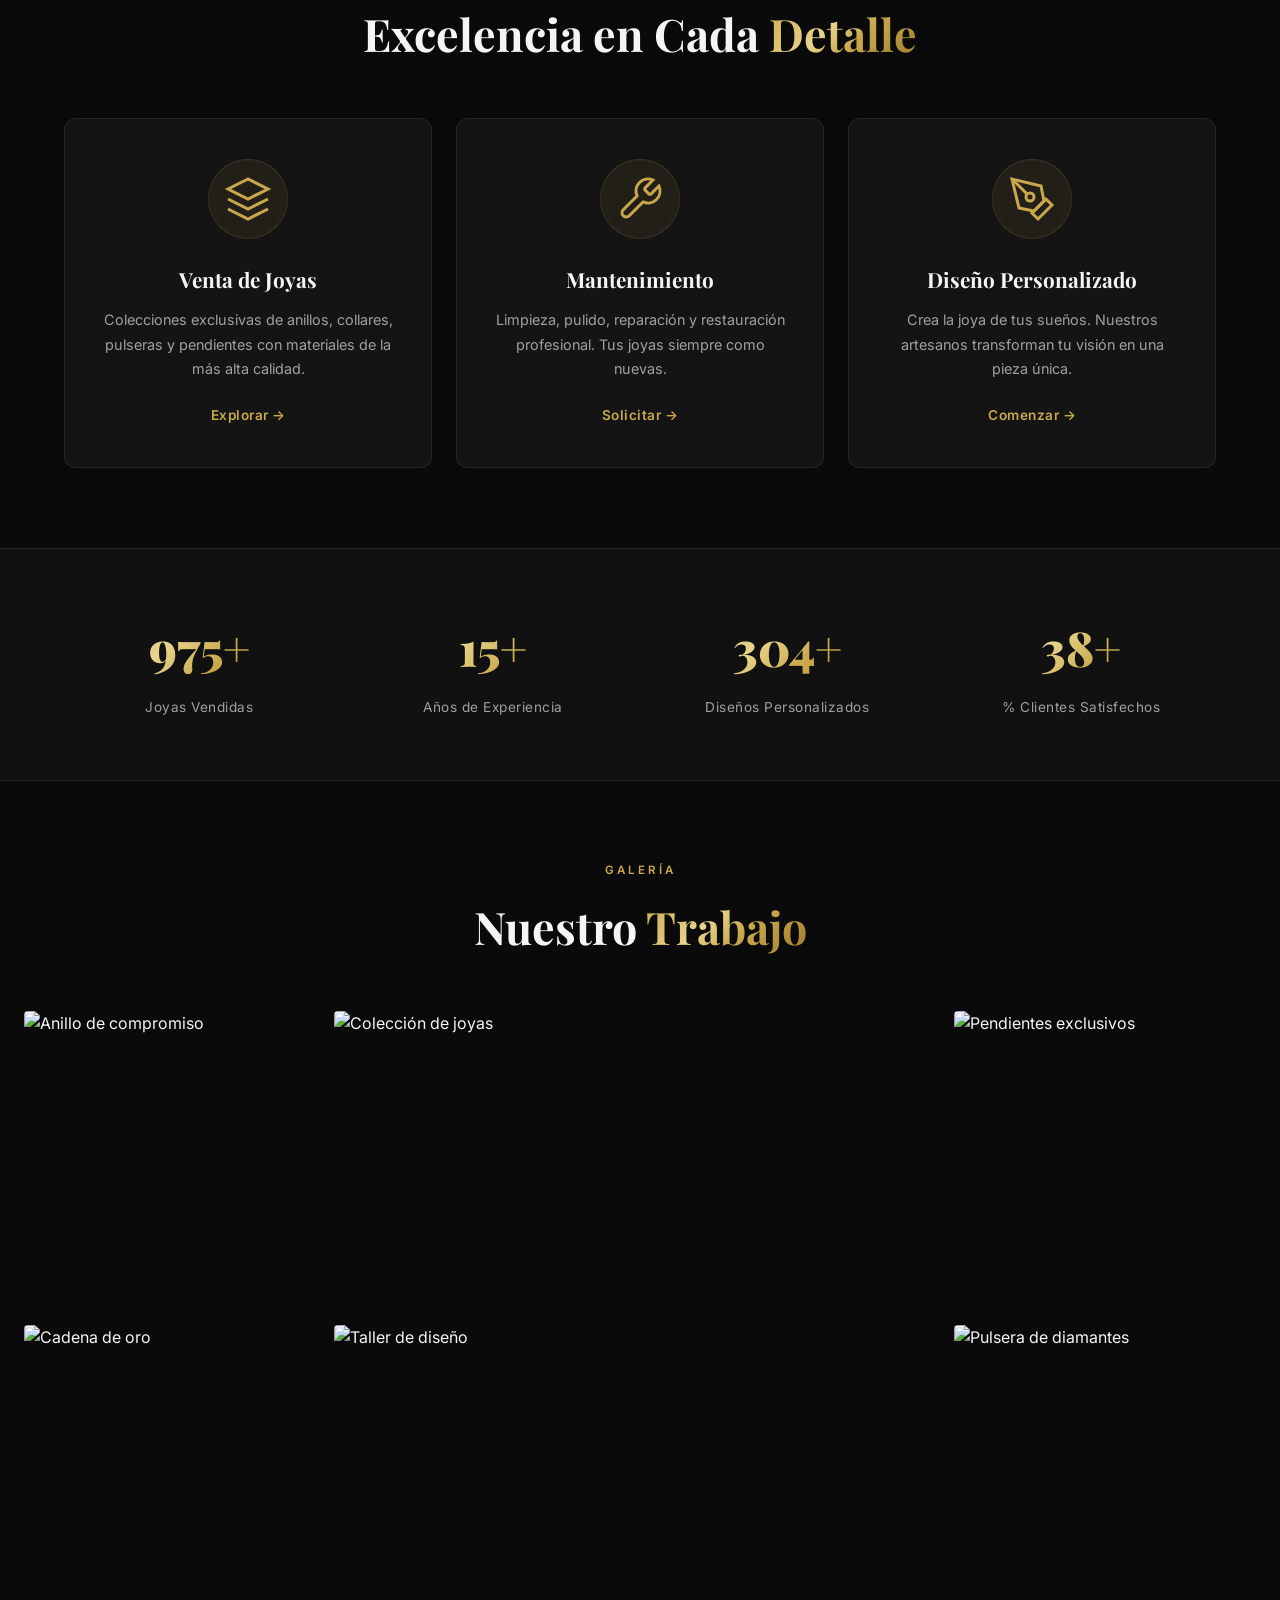
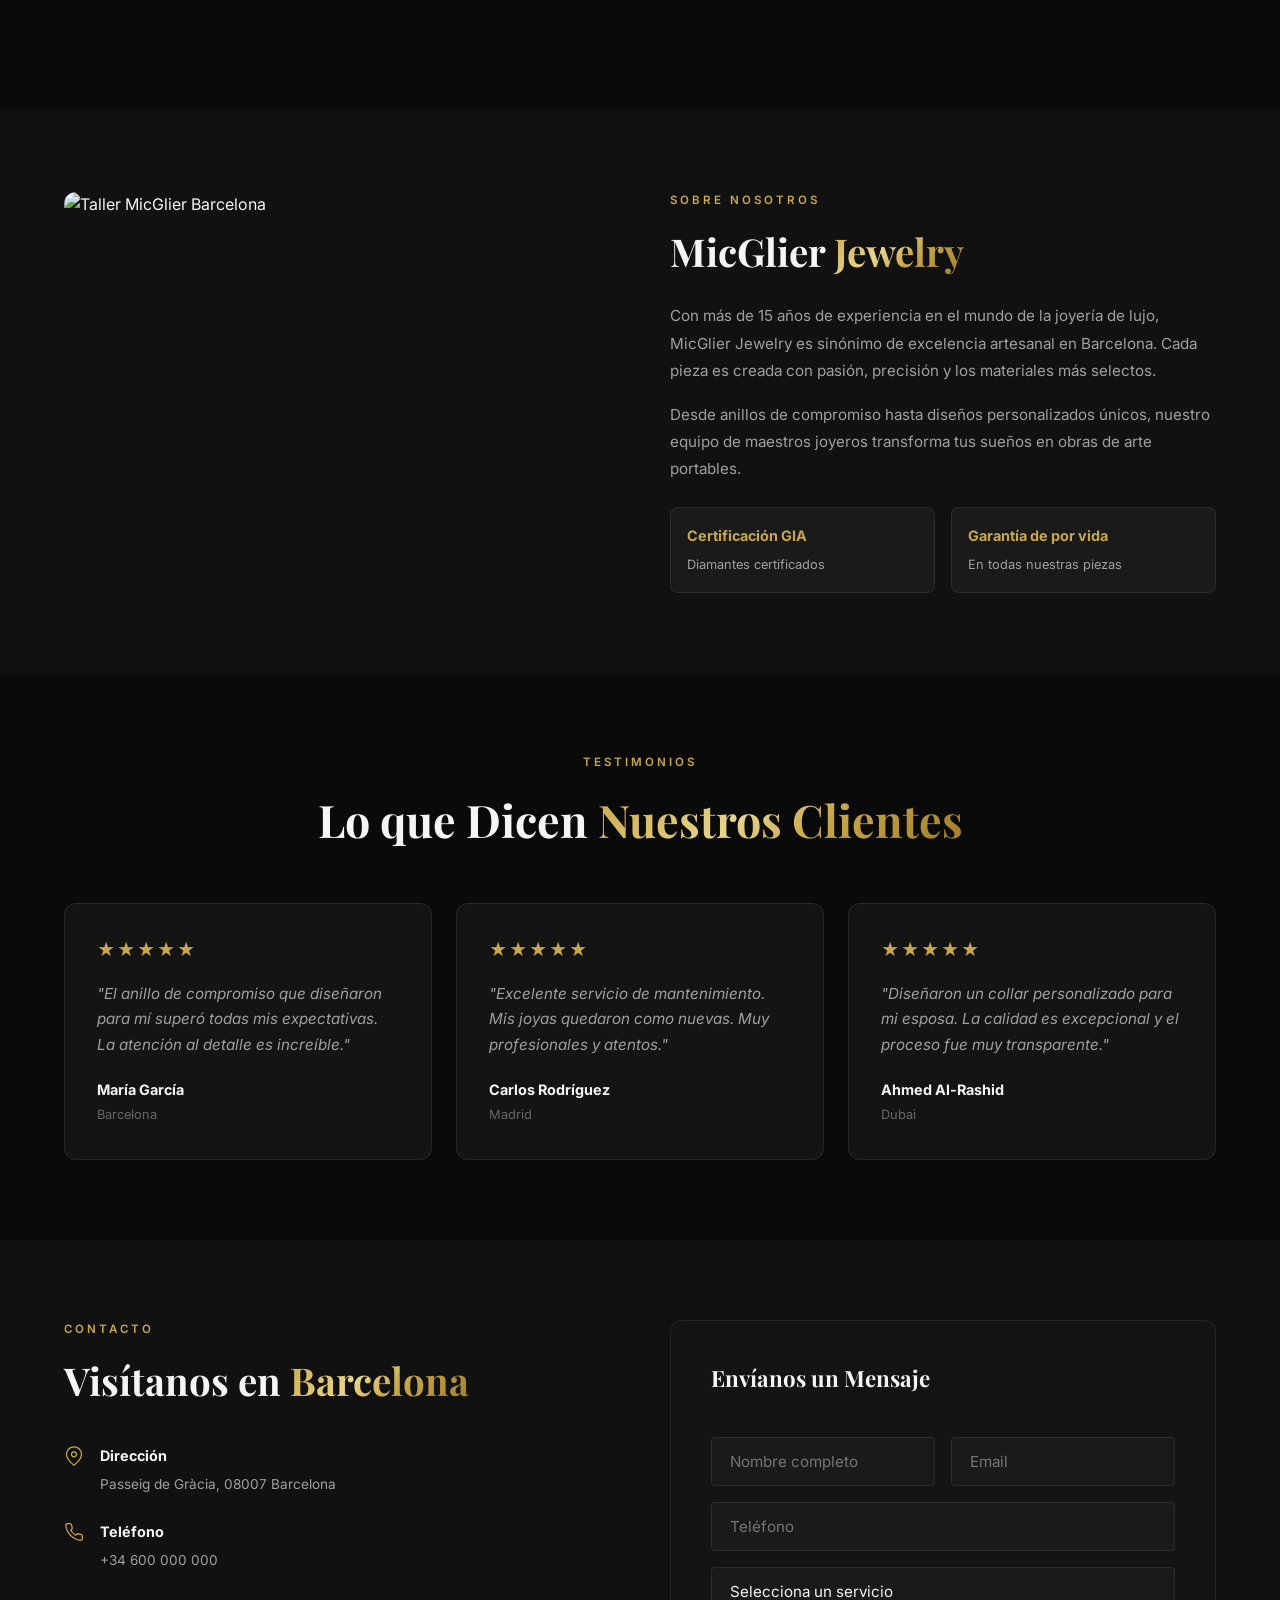
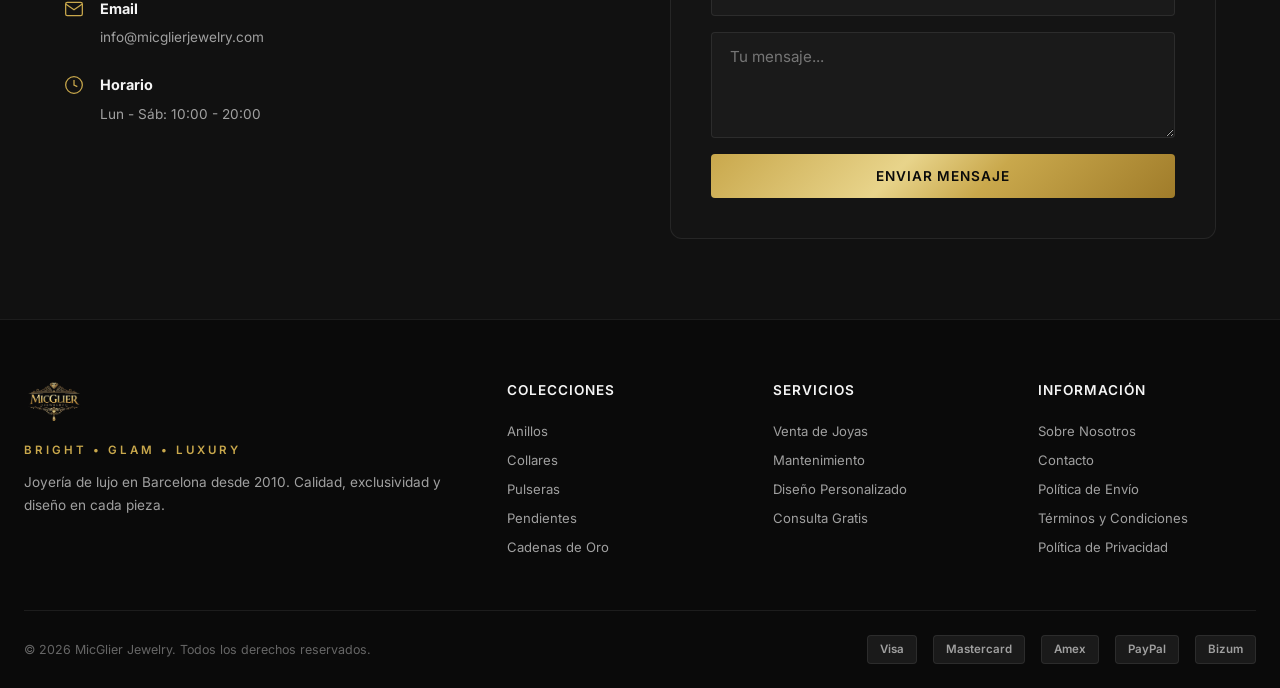
==== commit cd5bd121: "feat: Panel de administración completo + API backend - Backend FastAPI con SQLite (SQLAlchemy ORM) -" ====
--- a/index.html
+++ b/index.html
@@ -99,7 +99,7 @@
         <span class="ticker-item"><span class="ticker-label">ETH</span> <span class="ticker-value" id="ethPrice">--</span> <span class="ticker-change" id="ethChange">--</span></span>
         <span class="ticker-item"><span class="ticker-label">SOL</span> <span class="ticker-value" id="solPrice">--</span> <span class="ticker-change" id="solChange">--</span></span>
         <span class="ticker-item"><span class="ticker-label">XRP</span> <span class="ticker-value" id="xrpPrice">--</span> <span class="ticker-change" id="xrpChange">--</span></span>
-
+        <span class="ticker-item ticker-updated">Actualizado: <span id="tickerTime">--</span></span>
       </div>
     </div>
     <!-- Mobile Toggle -->
@@ -656,6 +656,8 @@
     </div>
   </div>
 
+  <script>window.MICGLIER_API = '';</script>
   <script src="assets/js/main.js" defer></script>
+  <script src="assets/js/dynamic.js" defer></script>
 </body>
 </html>
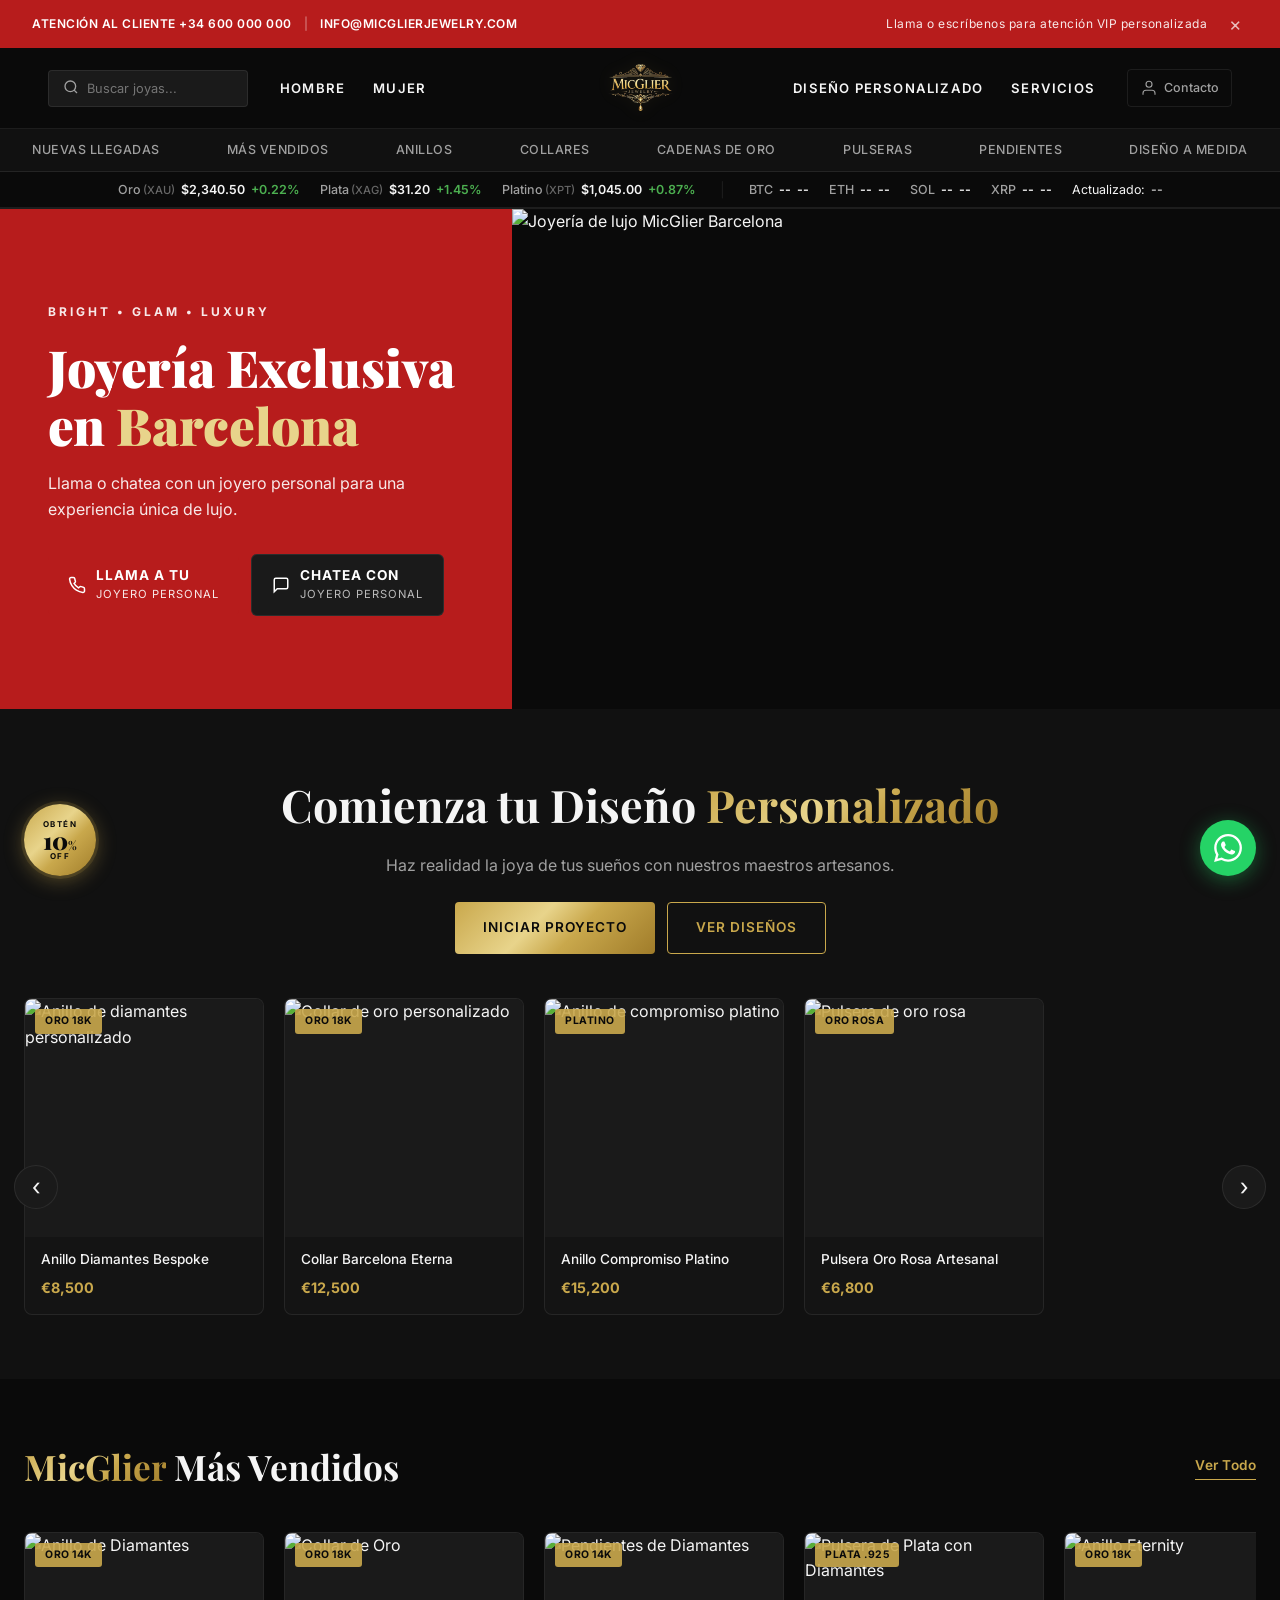
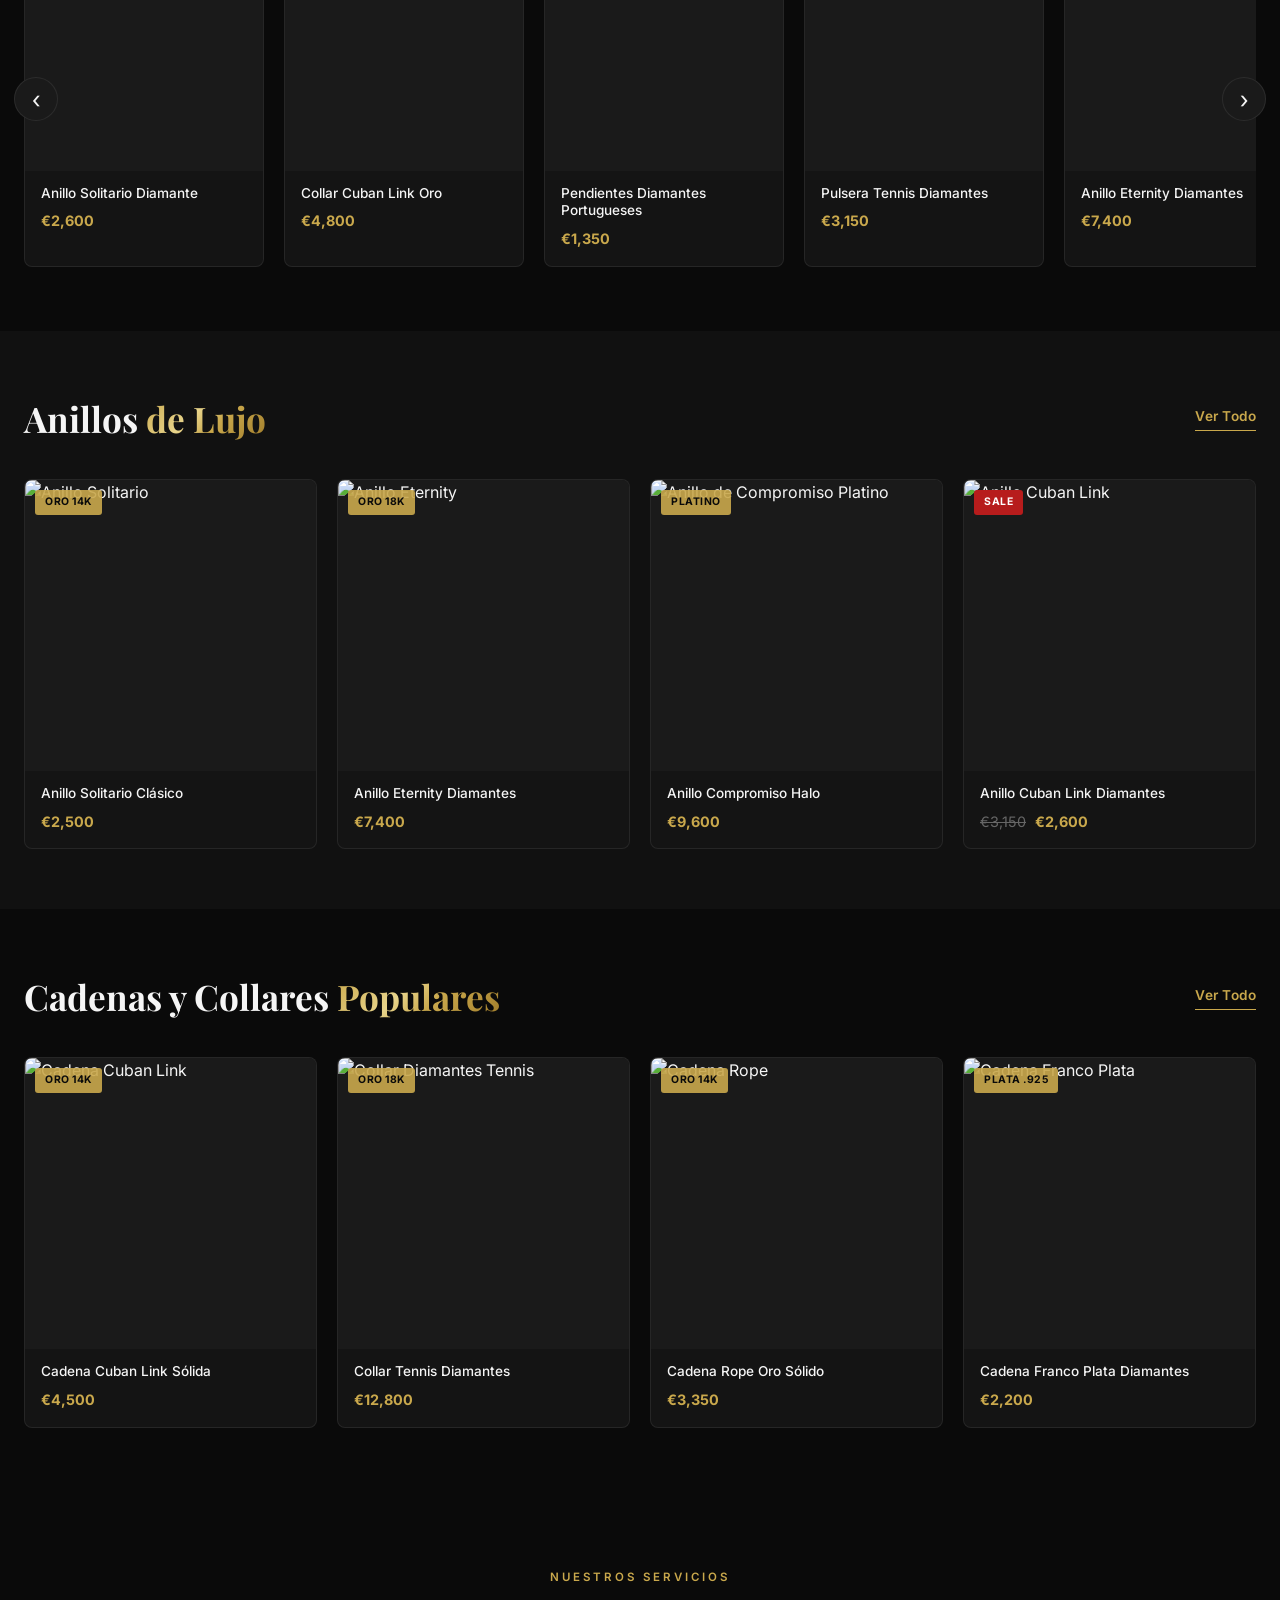
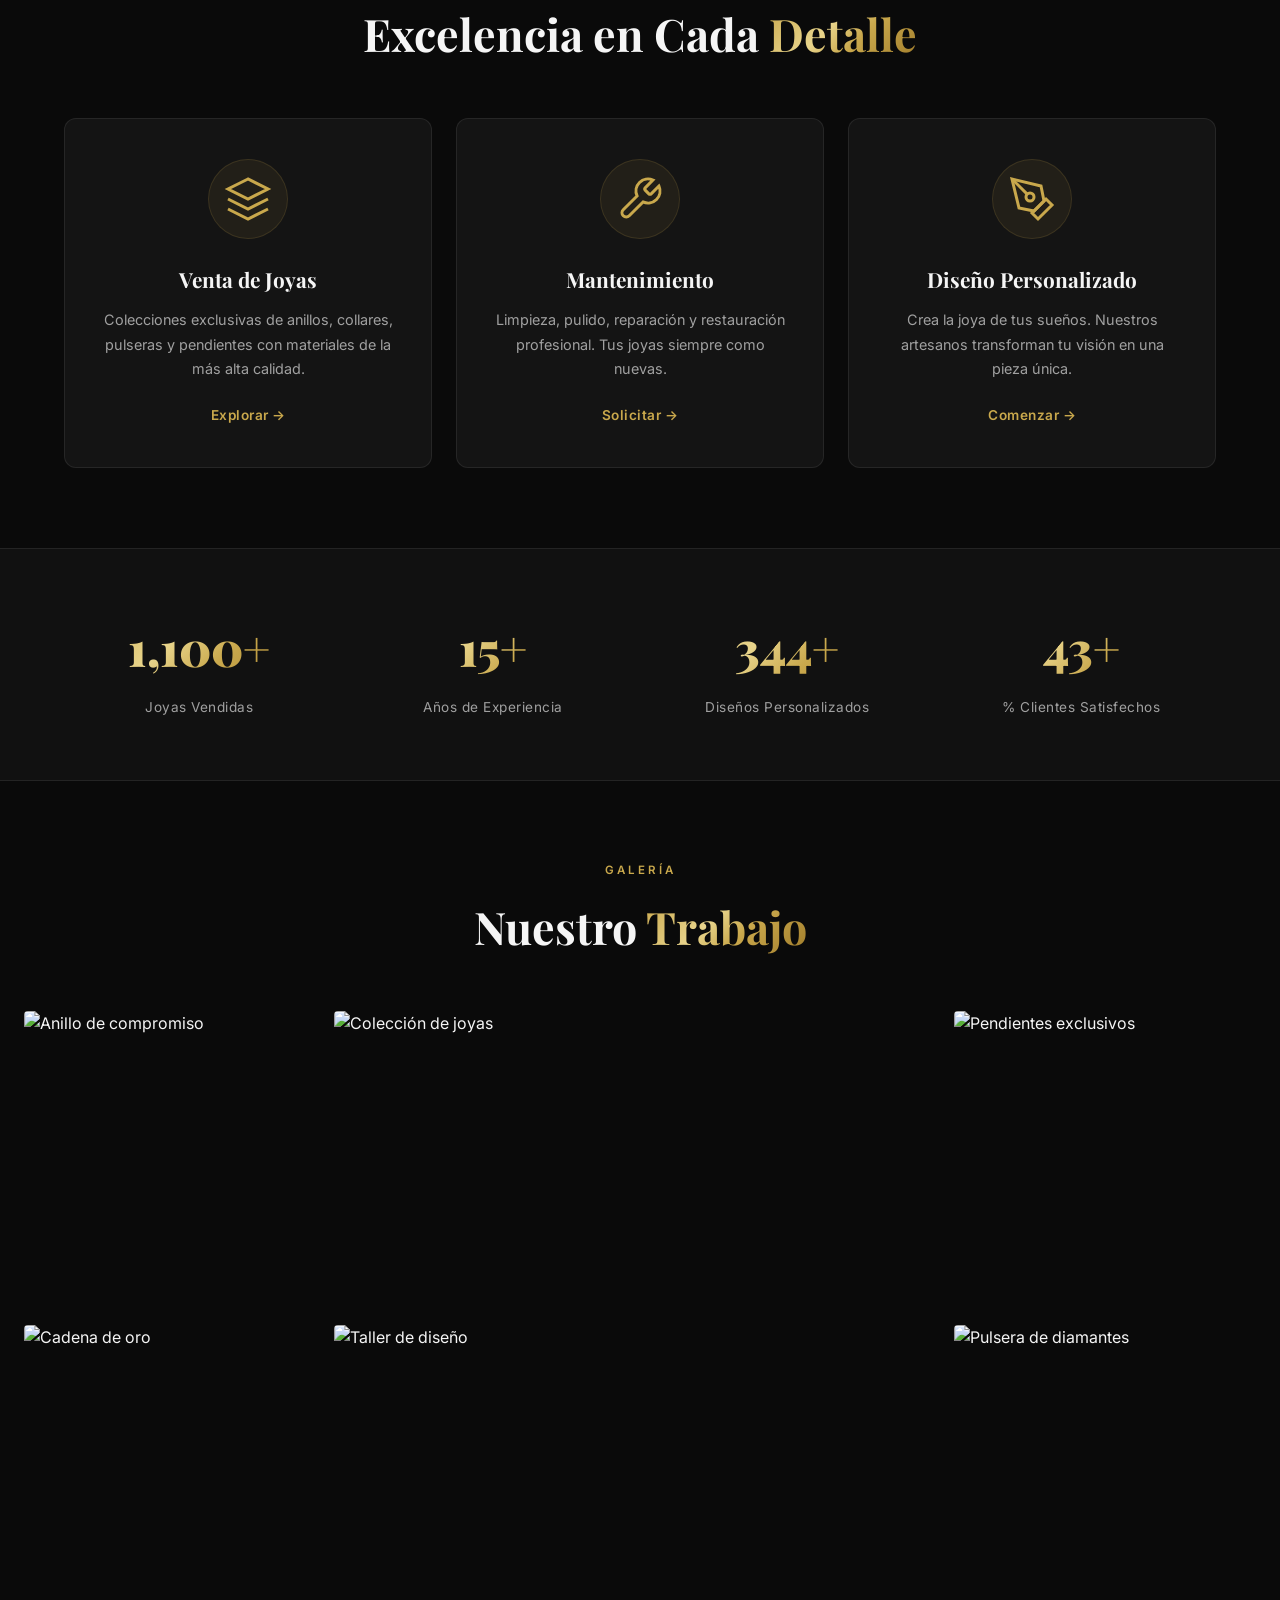
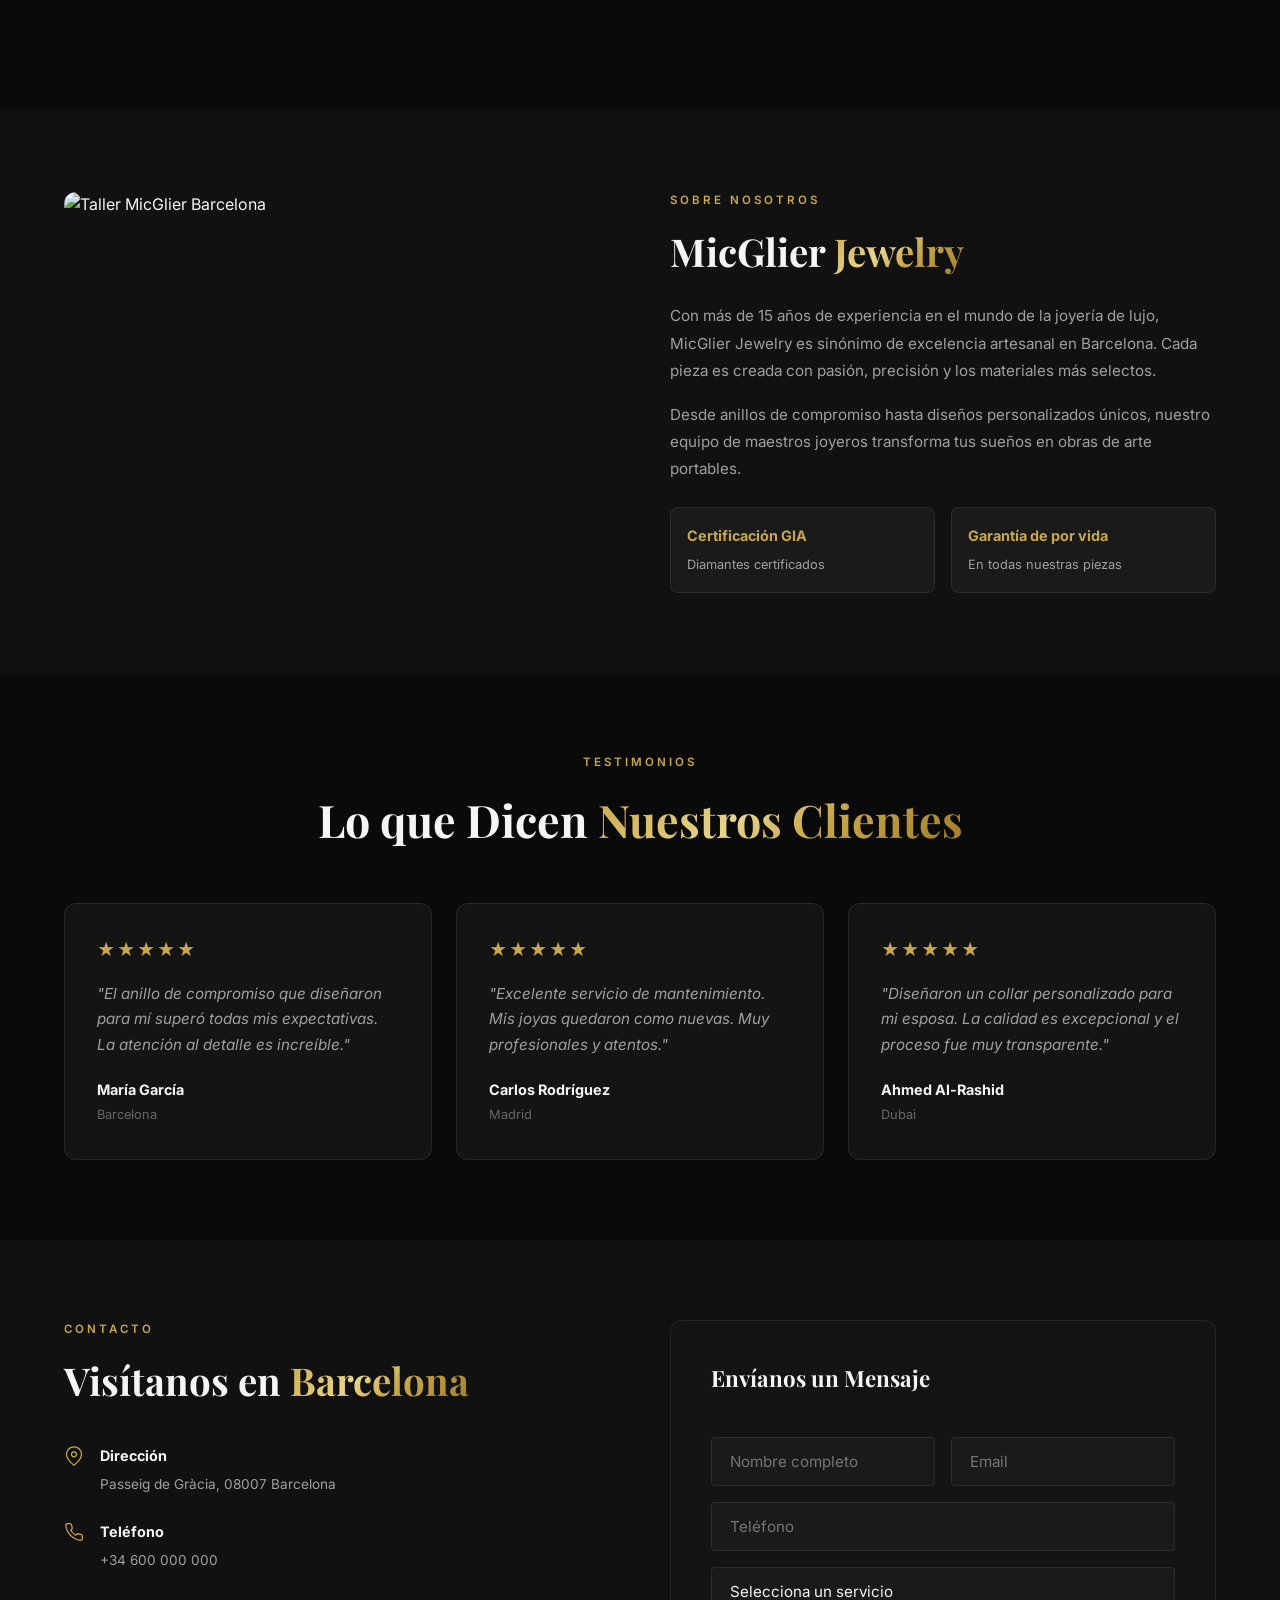
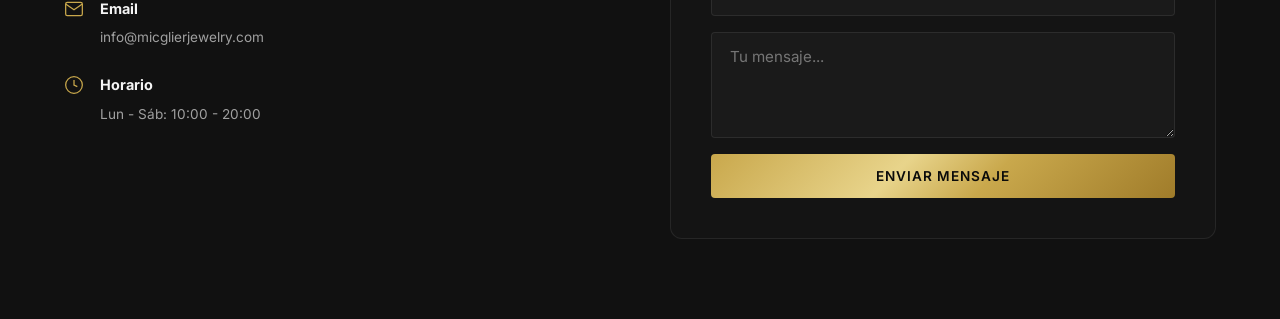
==== commit 2cb736ae: "fix: Eliminar footer de la página Co-Authored-By: loptipdavid@gmail.com <gordotechwebsite@gmail.com>" ====
--- a/index.html
+++ b/index.html
@@ -597,52 +597,6 @@
     </div>
   </section>
 
-  <!-- Footer -->
-  <footer class="footer">
-    <div class="footer__container">
-      <div class="footer__top">
-        <div class="footer__brand">
-          <img src="assets/images/logo.png" alt="MicGlier Jewelry" class="footer__logo" />
-          <p class="footer__slogan">BRIGHT &bull; GLAM &bull; LUXURY</p>
-          <p class="footer__brand-desc">Joyería de lujo en Barcelona desde 2010. Calidad, exclusividad y diseño en cada pieza.</p>
-        </div>
-        <div class="footer__links">
-          <h4>Colecciones</h4>
-          <a href="#colecciones">Anillos</a>
-          <a href="#colecciones">Collares</a>
-          <a href="#colecciones">Pulseras</a>
-          <a href="#colecciones">Pendientes</a>
-          <a href="#colecciones">Cadenas de Oro</a>
-        </div>
-        <div class="footer__links">
-          <h4>Servicios</h4>
-          <a href="#servicios">Venta de Joyas</a>
-          <a href="#servicios">Mantenimiento</a>
-          <a href="#personalizado">Diseño Personalizado</a>
-          <a href="#contacto">Consulta Gratis</a>
-        </div>
-        <div class="footer__links">
-          <h4>Información</h4>
-          <a href="#sobre">Sobre Nosotros</a>
-          <a href="#contacto">Contacto</a>
-          <a href="#">Política de Envío</a>
-          <a href="#">Términos y Condiciones</a>
-          <a href="#">Política de Privacidad</a>
-        </div>
-      </div>
-      <div class="footer__bottom">
-        <p>&copy; 2026 MicGlier Jewelry. Todos los derechos reservados.</p>
-        <div class="footer__payments">
-          <span>Visa</span>
-          <span>Mastercard</span>
-          <span>Amex</span>
-          <span>PayPal</span>
-          <span>Bizum</span>
-        </div>
-      </div>
-    </div>
-  </footer>
-
   <!-- WhatsApp Floating Button -->
   <a href="https://wa.me/34600000000" target="_blank" rel="noopener" class="whatsapp-btn" aria-label="WhatsApp">
     <svg width="28" height="28" viewBox="0 0 24 24" fill="white"><path d="M17.472 14.382c-.297-.149-1.758-.867-2.03-.967-.273-.099-.471-.148-.67.15-.197.297-.767.966-.94 1.164-.173.199-.347.223-.644.075-.297-.15-1.255-.463-2.39-1.475-.883-.788-1.48-1.761-1.653-2.059-.173-.297-.018-.458.13-.606.134-.133.298-.347.446-.52.149-.174.198-.298.298-.497.099-.198.05-.371-.025-.52-.075-.149-.669-1.612-.916-2.207-.242-.579-.487-.5-.669-.51-.173-.008-.371-.01-.57-.01-.198 0-.52.074-.792.372-.272.297-1.04 1.016-1.04 2.479 0 1.462 1.065 2.875 1.213 3.074.149.198 2.096 3.2 5.077 4.487.709.306 1.262.489 1.694.625.712.227 1.36.195 1.871.118.571-.085 1.758-.719 2.006-1.413.248-.694.248-1.289.173-1.413-.074-.124-.272-.198-.57-.347m-5.421 7.403h-.004a9.87 9.87 0 01-5.031-1.378l-.361-.214-3.741.982.998-3.648-.235-.374a9.86 9.86 0 01-1.51-5.26c.001-5.45 4.436-9.884 9.888-9.884 2.64 0 5.122 1.03 6.988 2.898a9.825 9.825 0 012.893 6.994c-.003 5.45-4.437 9.884-9.885 9.884m8.413-18.297A11.815 11.815 0 0012.05 0C5.495 0 .16 5.335.157 11.892c0 2.096.547 4.142 1.588 5.945L.057 24l6.305-1.654a11.882 11.882 0 005.683 1.448h.005c6.554 0 11.89-5.335 11.893-11.893a11.821 11.821 0 00-3.48-8.413z"/></svg>
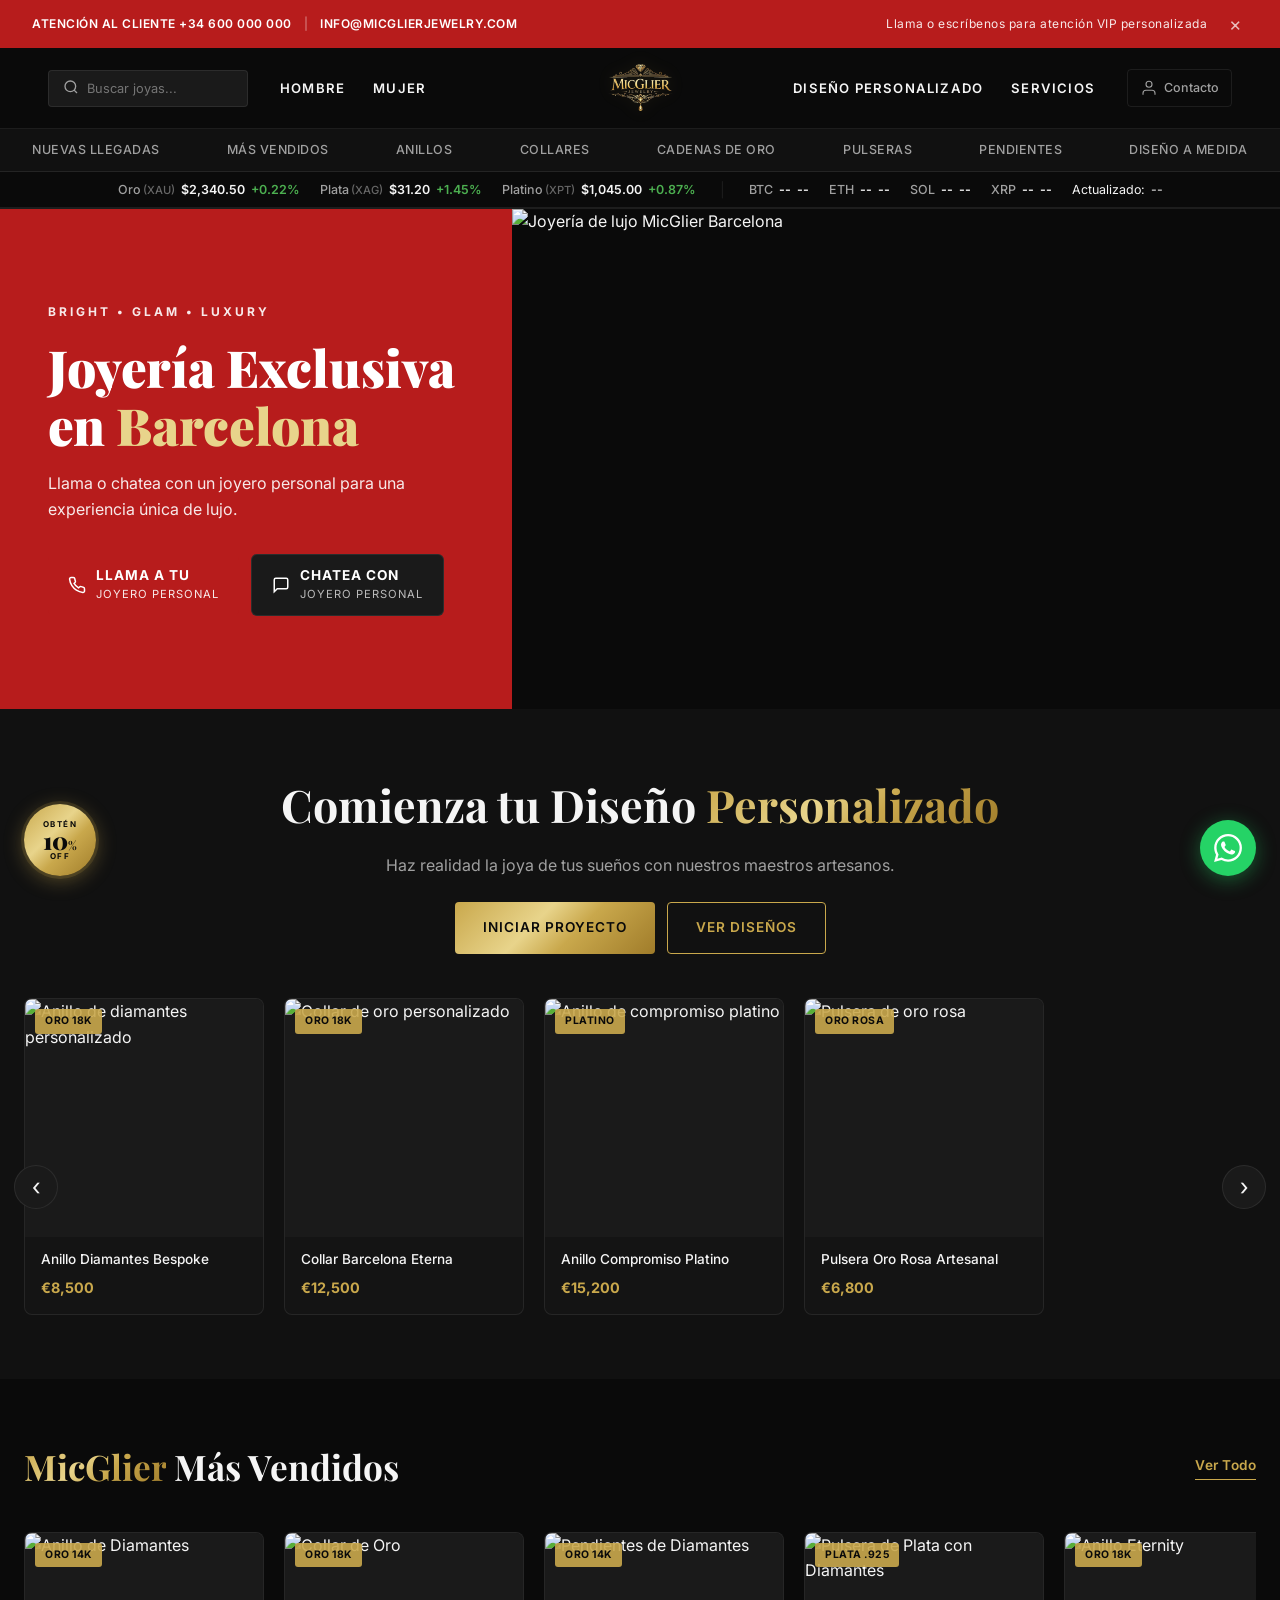
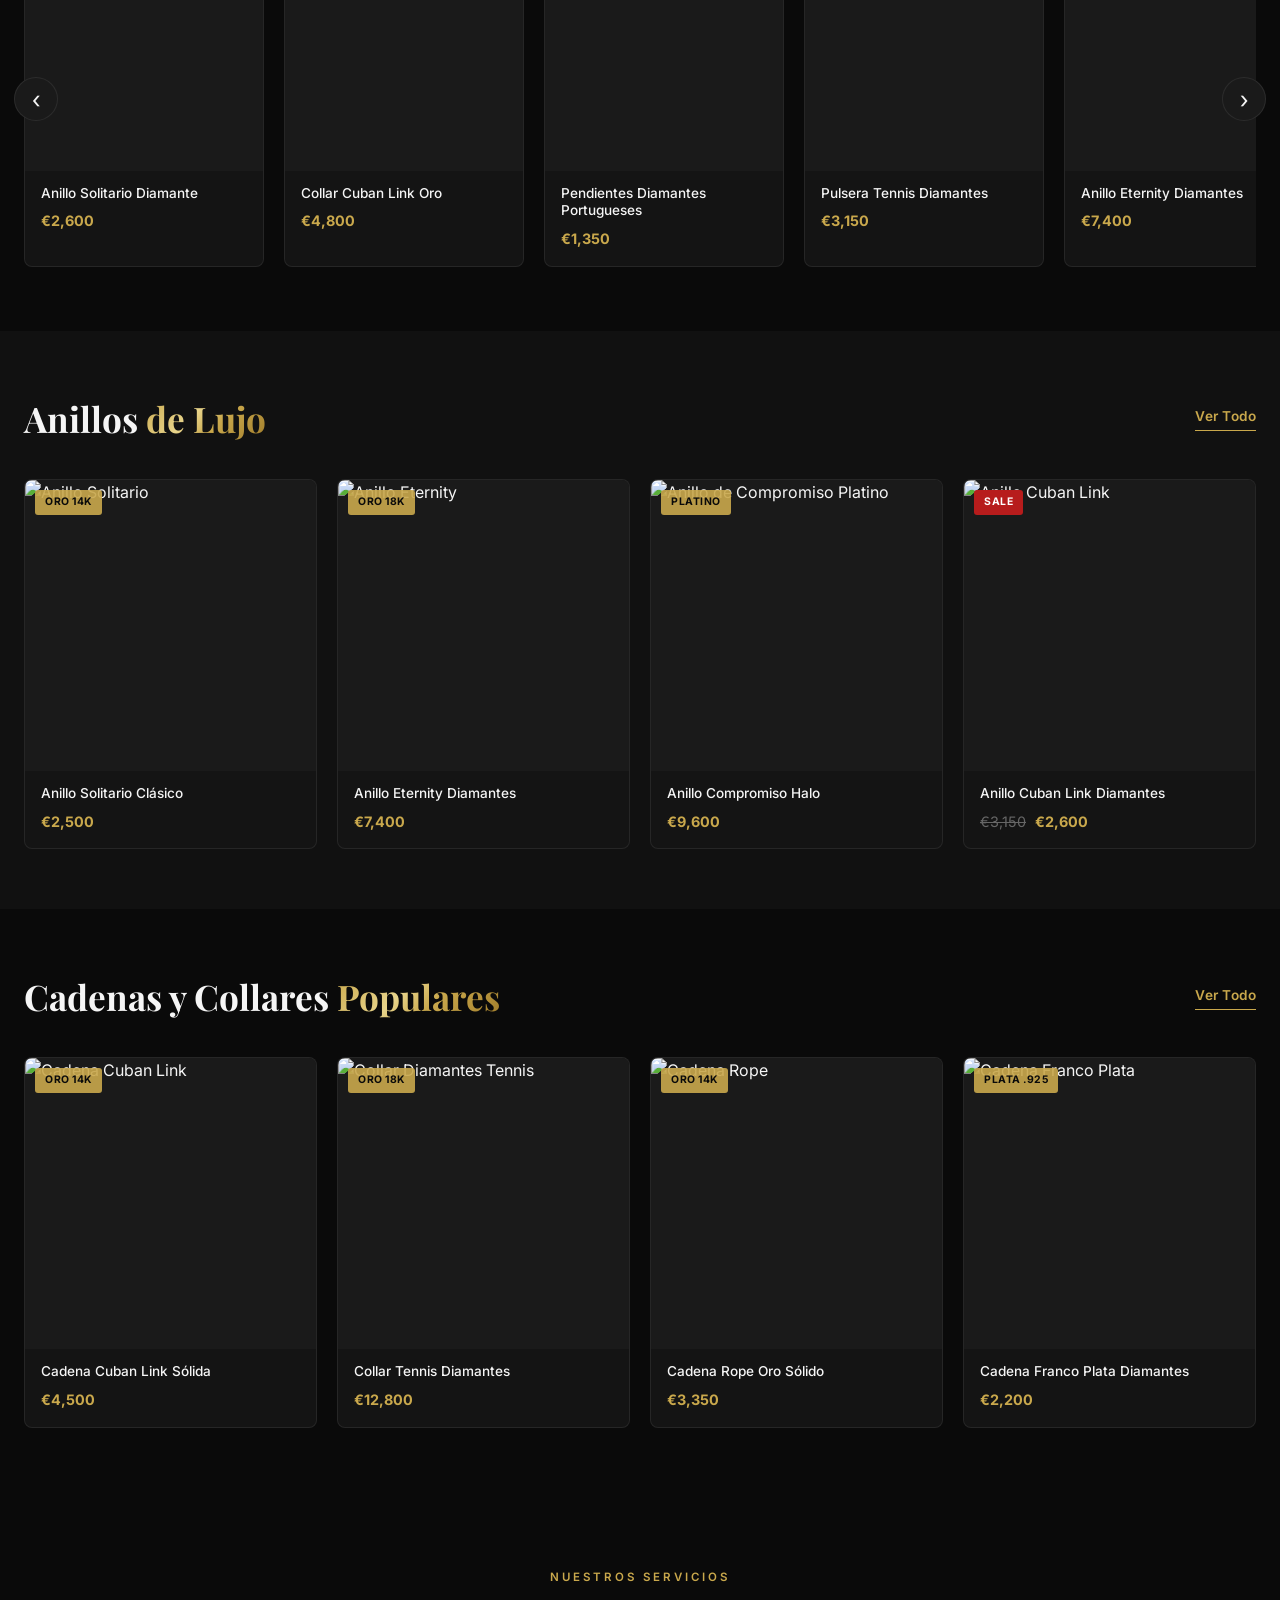
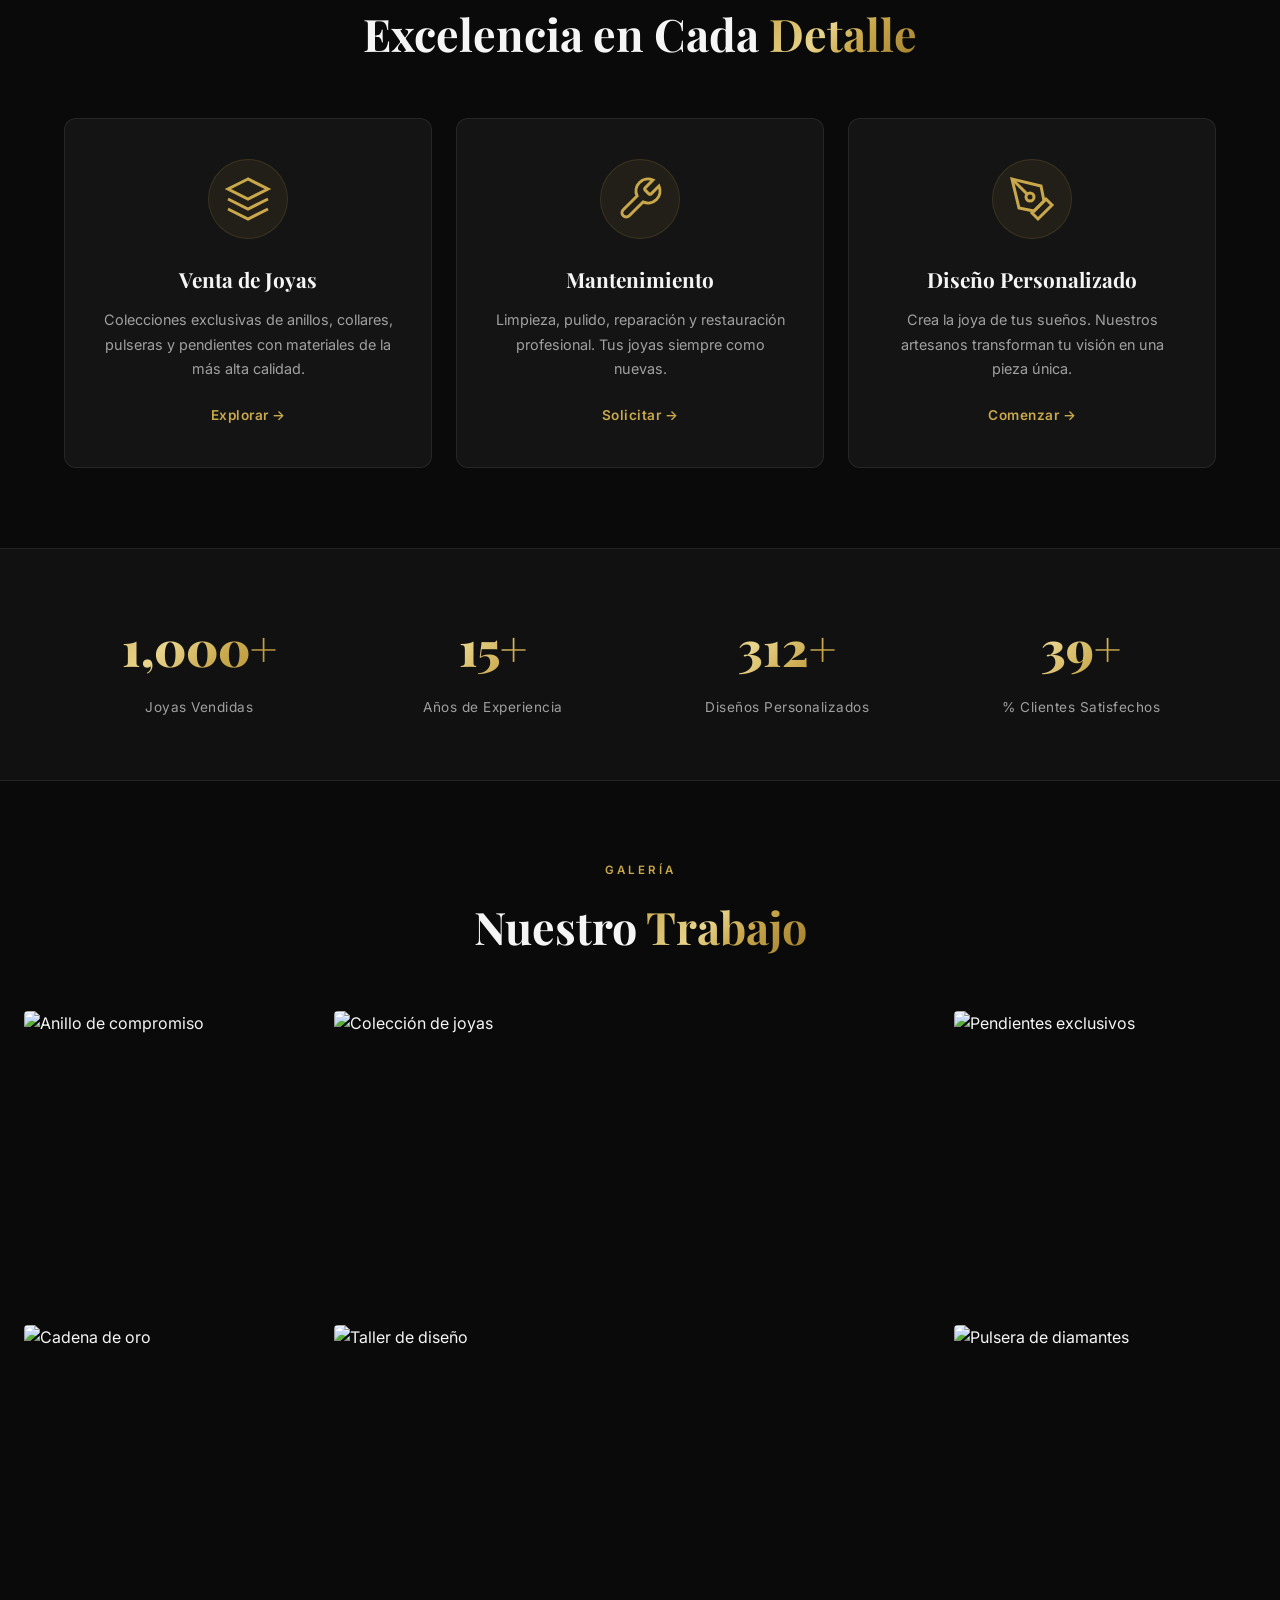
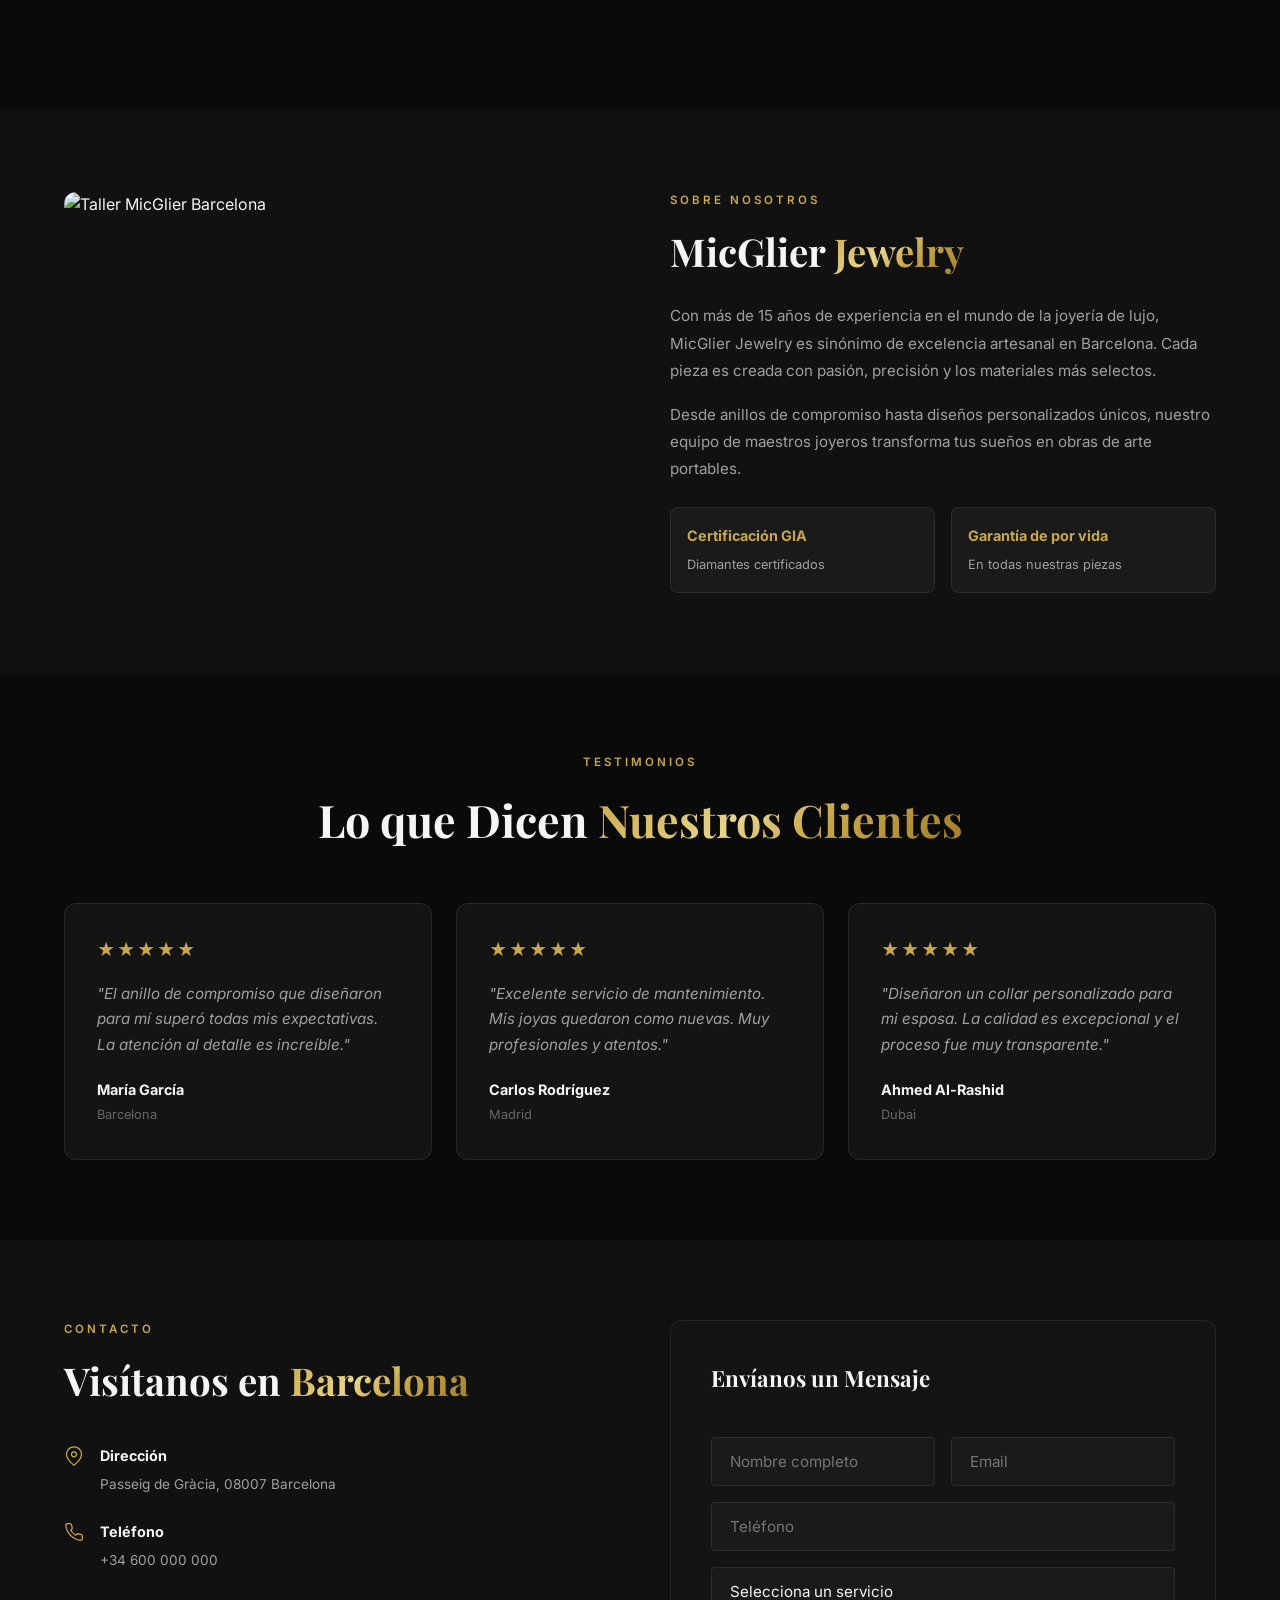
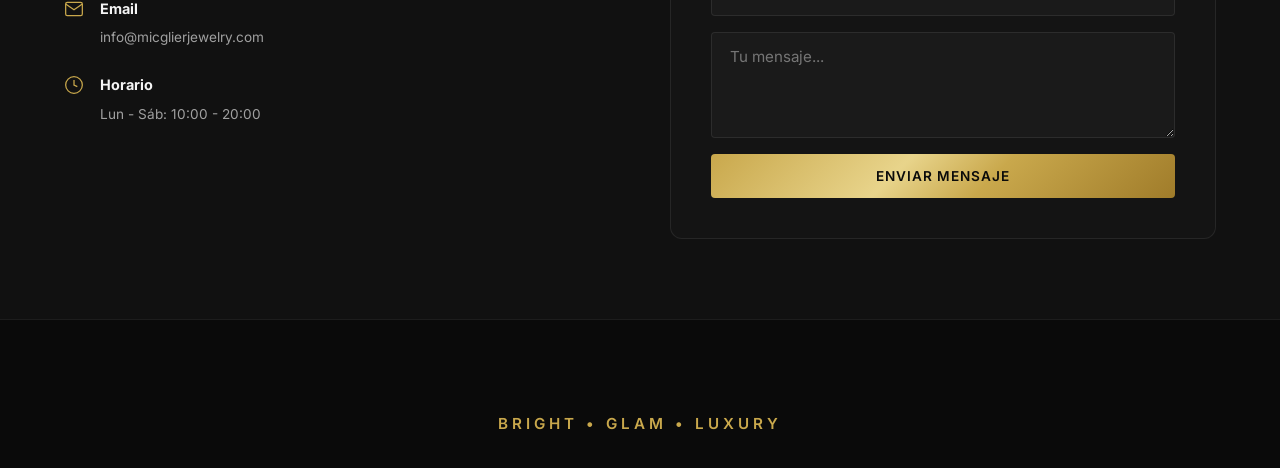
==== commit a6c0de93: "fix: Footer solo con slogan BRIGHT GLAM LUXURY Co-Authored-By: loptipdavid@gmail.com <gordotechwebsi" ====
--- a/index.html
+++ b/index.html
@@ -597,6 +597,13 @@
     </div>
   </section>
 
+  <!-- Footer -->
+  <footer class="footer">
+    <div class="footer__container">
+      <p class="footer__slogan" style="text-align:center;padding:32px 0;margin:0;letter-spacing:4px;font-size:0.95rem;color:var(--gold,#c9a84c);">BRIGHT &bull; GLAM &bull; LUXURY</p>
+    </div>
+  </footer>
+
   <!-- WhatsApp Floating Button -->
   <a href="https://wa.me/34600000000" target="_blank" rel="noopener" class="whatsapp-btn" aria-label="WhatsApp">
     <svg width="28" height="28" viewBox="0 0 24 24" fill="white"><path d="M17.472 14.382c-.297-.149-1.758-.867-2.03-.967-.273-.099-.471-.148-.67.15-.197.297-.767.966-.94 1.164-.173.199-.347.223-.644.075-.297-.15-1.255-.463-2.39-1.475-.883-.788-1.48-1.761-1.653-2.059-.173-.297-.018-.458.13-.606.134-.133.298-.347.446-.52.149-.174.198-.298.298-.497.099-.198.05-.371-.025-.52-.075-.149-.669-1.612-.916-2.207-.242-.579-.487-.5-.669-.51-.173-.008-.371-.01-.57-.01-.198 0-.52.074-.792.372-.272.297-1.04 1.016-1.04 2.479 0 1.462 1.065 2.875 1.213 3.074.149.198 2.096 3.2 5.077 4.487.709.306 1.262.489 1.694.625.712.227 1.36.195 1.871.118.571-.085 1.758-.719 2.006-1.413.248-.694.248-1.289.173-1.413-.074-.124-.272-.198-.57-.347m-5.421 7.403h-.004a9.87 9.87 0 01-5.031-1.378l-.361-.214-3.741.982.998-3.648-.235-.374a9.86 9.86 0 01-1.51-5.26c.001-5.45 4.436-9.884 9.888-9.884 2.64 0 5.122 1.03 6.988 2.898a9.825 9.825 0 012.893 6.994c-.003 5.45-4.437 9.884-9.885 9.884m8.413-18.297A11.815 11.815 0 0012.05 0C5.495 0 .16 5.335.157 11.892c0 2.096.547 4.142 1.588 5.945L.057 24l6.305-1.654a11.882 11.882 0 005.683 1.448h.005c6.554 0 11.89-5.335 11.893-11.893a11.821 11.821 0 00-3.48-8.413z"/></svg>
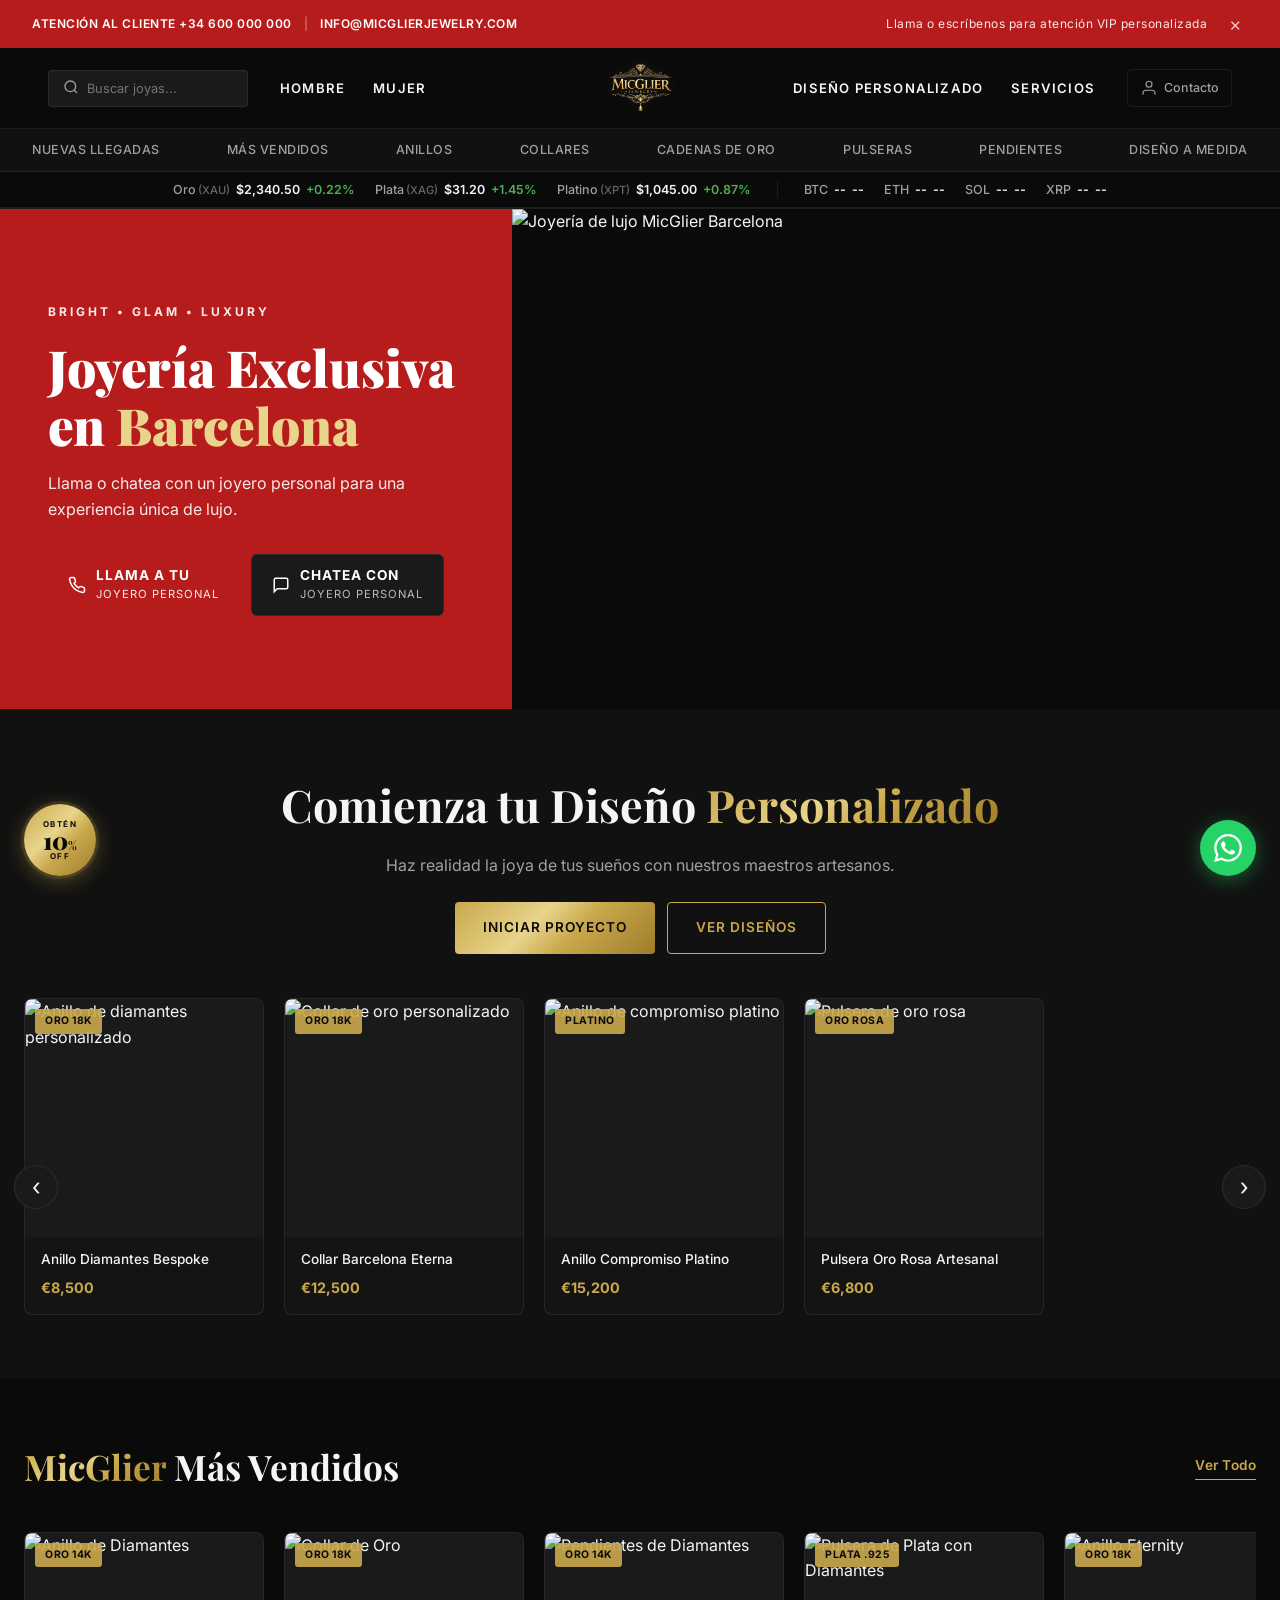
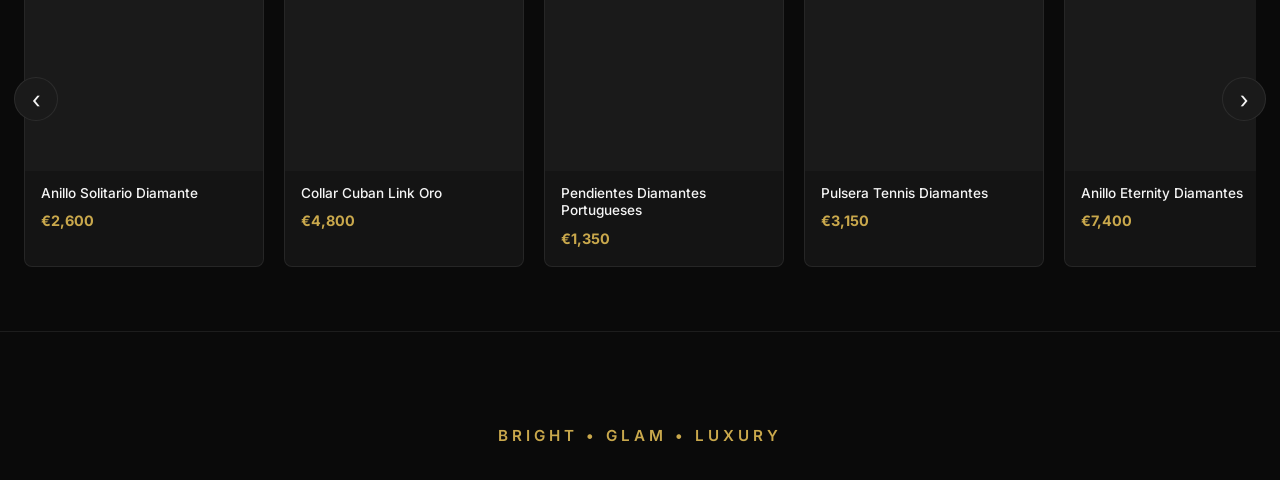
==== commit 8f4d418c: "feat: Separar sitio en páginas independientes con rutas propias Co-Authored-By: loptipdavid@gmail.co" ====
--- a/index.html
+++ b/index.html
@@ -14,108 +14,9 @@
   <link href="https://fonts.googleapis.com/css2?family=Playfair+Display:ital,wght@0,400;0,700;0,900;1,400&family=Inter:wght@300;400;500;600;700&family=Cormorant+Garamond:ital,wght@0,300;0,400;0,600;0,700;1,300;1,400&display=swap" rel="stylesheet" />
   <link rel="stylesheet" href="assets/css/style.css" />
 </head>
-<body>
+<body data-page="inicio" data-root=".">
 
-  <!-- Floating 10% Off Badge -->
-  <div class="promo-badge" id="promoBadge">
-    <span class="promo-badge__label">OBTÉN</span>
-    <span class="promo-badge__value">10<small>%</small></span>
-    <span class="promo-badge__label">OFF</span>
-    <button class="promo-badge__close" id="promoClose" aria-label="Cerrar promoción">&times;</button>
-  </div>
-
-  <!-- Top Bar -->
-  <div class="topbar">
-    <div class="topbar__container">
-      <div class="topbar__left">
-        <a href="tel:+34600000000" class="topbar__link">ATENCIÓN AL CLIENTE +34 600 000 000</a>
-        <span class="topbar__divider">|</span>
-        <a href="mailto:info@micglierjewelry.com" class="topbar__link">INFO@MICGLIERJEWELRY.COM</a>
-      </div>
-      <div class="topbar__right">
-        <span class="topbar__cta">Llama o escríbenos para atención VIP personalizada</span>
-        <button class="topbar__close-btn" id="topbarClose" aria-label="Cerrar barra">&times;</button>
-      </div>
-    </div>
-  </div>
-
-  <!-- Header / Navigation -->
-  <header class="header" id="header">
-    <div class="header__top">
-      <div class="header__top-inner">
-        <!-- Left: Search + Nav -->
-        <div class="header__left-group">
-          <div class="header__search">
-            <button class="header__search-btn" id="searchToggle" aria-label="Buscar">
-              <svg width="16" height="16" viewBox="0 0 24 24" fill="none" stroke="currentColor" stroke-width="2"><circle cx="11" cy="11" r="8"/><path d="M21 21l-4.35-4.35"/></svg>
-            </button>
-            <input type="text" placeholder="Buscar joyas..." class="header__search-input" />
-          </div>
-          <nav class="header__nav header__nav--left">
-            <a href="#colecciones" class="nav-link">HOMBRE</a>
-            <a href="#colecciones" class="nav-link">MUJER</a>
-          </nav>
-        </div>
-        <!-- Center Logo -->
-        <a href="#" class="header__logo">
-          <img src="assets/images/logo.png" alt="MicGlier Jewelry" />
-        </a>
-        <!-- Right: Nav + Actions -->
-        <div class="header__right-group">
-          <nav class="header__nav header__nav--right">
-            <a href="#personalizado" class="nav-link">DISEÑO PERSONALIZADO</a>
-            <a href="#servicios" class="nav-link">SERVICIOS</a>
-          </nav>
-          <div class="header__actions">
-            <a href="#contacto" class="header__icon-btn" aria-label="Contacto">
-              <svg width="18" height="18" viewBox="0 0 24 24" fill="none" stroke="currentColor" stroke-width="1.5"><path d="M20 21v-2a4 4 0 00-4-4H8a4 4 0 00-4 4v2"/><circle cx="12" cy="7" r="4"/></svg>
-              <span class="header__icon-label">Contacto</span>
-            </a>
-          </div>
-        </div>
-      </div>
-    </div>
-    <!-- Sub Navigation -->
-    <nav class="header__subnav">
-      <div class="header__subnav-inner">
-        <a href="#colecciones" class="subnav-link">Nuevas Llegadas</a>
-        <a href="#colecciones" class="subnav-link">Más Vendidos</a>
-        <a href="#colecciones" class="subnav-link">Anillos</a>
-        <a href="#colecciones" class="subnav-link">Collares</a>
-        <a href="#colecciones" class="subnav-link">Cadenas de Oro</a>
-        <a href="#colecciones" class="subnav-link">Pulseras</a>
-        <a href="#colecciones" class="subnav-link">Pendientes</a>
-        <a href="#personalizado" class="subnav-link">Diseño a Medida</a>
-      </div>
-    </nav>
-    <!-- Metal & Crypto Prices Ticker -->
-    <div class="header__ticker">
-      <div class="header__ticker-inner" id="tickerTrack">
-        <span class="ticker-item"><span class="ticker-label">Oro<small>(XAU)</small></span> <span class="ticker-value" id="goldPrice">$2,340.50</span> <span class="ticker-change ticker-change--up" id="goldChange">+0.22%</span></span>
-        <span class="ticker-item"><span class="ticker-label">Plata<small>(XAG)</small></span> <span class="ticker-value" id="silverPrice">$31.20</span> <span class="ticker-change ticker-change--up" id="silverChange">+1.45%</span></span>
-        <span class="ticker-item"><span class="ticker-label">Platino<small>(XPT)</small></span> <span class="ticker-value" id="platinumPrice">$1,045.00</span> <span class="ticker-change ticker-change--up" id="platinumChange">+0.87%</span></span>
-        <span class="ticker-divider">|</span>
-        <span class="ticker-item"><span class="ticker-label">BTC</span> <span class="ticker-value" id="btcPrice">--</span> <span class="ticker-change" id="btcChange">--</span></span>
-        <span class="ticker-item"><span class="ticker-label">ETH</span> <span class="ticker-value" id="ethPrice">--</span> <span class="ticker-change" id="ethChange">--</span></span>
-        <span class="ticker-item"><span class="ticker-label">SOL</span> <span class="ticker-value" id="solPrice">--</span> <span class="ticker-change" id="solChange">--</span></span>
-        <span class="ticker-item"><span class="ticker-label">XRP</span> <span class="ticker-value" id="xrpPrice">--</span> <span class="ticker-change" id="xrpChange">--</span></span>
-        <span class="ticker-item ticker-updated">Actualizado: <span id="tickerTime">--</span></span>
-      </div>
-    </div>
-    <!-- Mobile Toggle -->
-    <button class="header__menu-btn" id="menuToggle" aria-label="Menú">
-      <span></span><span></span><span></span>
-    </button>
-    <!-- Mobile Nav -->
-    <div class="mobile-nav" id="mobileNav">
-      <a href="#" class="mobile-nav__link">Inicio</a>
-      <a href="#colecciones" class="mobile-nav__link">Colecciones</a>
-      <a href="#servicios" class="mobile-nav__link">Servicios</a>
-      <a href="#personalizado" class="mobile-nav__link">Diseño Personalizado</a>
-      <a href="#sobre" class="mobile-nav__link">Sobre Nosotros</a>
-      <a href="#contacto" class="mobile-nav__link">Contacto</a>
-    </div>
-  </header>
+  <div id="pageContent">
 
   <!-- Hero Section -->
   <section class="hero" id="hero">
@@ -128,7 +29,7 @@
           <svg width="18" height="18" viewBox="0 0 24 24" fill="none" stroke="currentColor" stroke-width="2"><path d="M22 16.92v3a2 2 0 01-2.18 2 19.79 19.79 0 01-8.63-3.07 19.5 19.5 0 01-6-6 19.79 19.79 0 01-3.07-8.67A2 2 0 014.11 2h3a2 2 0 012 1.72c.127.96.361 1.903.7 2.81a2 2 0 01-.45 2.11L8.09 9.91a16 16 0 006 6l1.27-1.27a2 2 0 012.11-.45c.907.339 1.85.573 2.81.7A2 2 0 0122 16.92z"/></svg>
           <div><strong>Llama a tu</strong><small>Joyero Personal</small></div>
         </a>
-        <a href="#contacto" class="btn btn--dark">
+        <a href="contacto.html" class="btn btn--dark">
           <svg width="18" height="18" viewBox="0 0 24 24" fill="none" stroke="currentColor" stroke-width="2"><path d="M21 15a2 2 0 01-2 2H7l-4 4V5a2 2 0 012-2h14a2 2 0 012 2z"/></svg>
           <div><strong>Chatea con</strong><small>Joyero Personal</small></div>
         </a>
@@ -149,53 +50,32 @@
         <h2 class="custom-banner__title">Comienza tu Diseño <span class="text-gold">Personalizado</span></h2>
         <p class="custom-banner__desc">Haz realidad la joya de tus sueños con nuestros maestros artesanos.</p>
         <div class="custom-banner__buttons">
-          <a href="#contacto" class="btn btn--gold">INICIAR PROYECTO</a>
-          <a href="#galeria" class="btn btn--outline">Ver Diseños</a>
+          <a href="contacto.html" class="btn btn--gold">INICIAR PROYECTO</a>
+          <a href="galeria.html" class="btn btn--outline">Ver Diseños</a>
         </div>
       </div>
-      <!-- Product carousel preview -->
       <div class="custom-banner__carousel" id="customCarousel">
         <button class="carousel-btn carousel-btn--prev" aria-label="Anterior" data-carousel="custom" data-dir="prev">&#8249;</button>
         <div class="carousel-track" id="customTrack">
           <div class="product-card">
             <div class="product-card__badge">Oro 18K</div>
-            <div class="product-card__image">
-              <img src="https://images.unsplash.com/photo-1603561591411-07134e71a2a9?w=400&q=80" alt="Anillo de diamantes personalizado" loading="lazy" />
-            </div>
-            <div class="product-card__info">
-              <h3>Anillo Diamantes Bespoke</h3>
-              <span class="product-card__price">€8,500</span>
-            </div>
+            <div class="product-card__image"><img src="https://images.unsplash.com/photo-1603561591411-07134e71a2a9?w=400&q=80" alt="Anillo de diamantes personalizado" loading="lazy" /></div>
+            <div class="product-card__info"><h3>Anillo Diamantes Bespoke</h3><span class="product-card__price">€8,500</span></div>
           </div>
           <div class="product-card">
             <div class="product-card__badge">Oro 18K</div>
-            <div class="product-card__image">
-              <img src="https://images.unsplash.com/photo-1515562141589-67f0d727b750?w=400&q=80" alt="Collar de oro personalizado" loading="lazy" />
-            </div>
-            <div class="product-card__info">
-              <h3>Collar Barcelona Eterna</h3>
-              <span class="product-card__price">€12,500</span>
-            </div>
+            <div class="product-card__image"><img src="https://images.unsplash.com/photo-1515562141589-67f0d727b750?w=400&q=80" alt="Collar de oro personalizado" loading="lazy" /></div>
+            <div class="product-card__info"><h3>Collar Barcelona Eterna</h3><span class="product-card__price">€12,500</span></div>
           </div>
           <div class="product-card">
             <div class="product-card__badge">Platino</div>
-            <div class="product-card__image">
-              <img src="https://images.unsplash.com/photo-1605100804763-247f67b3557e?w=400&q=80" alt="Anillo de compromiso platino" loading="lazy" />
-            </div>
-            <div class="product-card__info">
-              <h3>Anillo Compromiso Platino</h3>
-              <span class="product-card__price">€15,200</span>
-            </div>
+            <div class="product-card__image"><img src="https://images.unsplash.com/photo-1605100804763-247f67b3557e?w=400&q=80" alt="Anillo de compromiso platino" loading="lazy" /></div>
+            <div class="product-card__info"><h3>Anillo Compromiso Platino</h3><span class="product-card__price">€15,200</span></div>
           </div>
           <div class="product-card">
             <div class="product-card__badge">Oro Rosa</div>
-            <div class="product-card__image">
-              <img src="https://images.unsplash.com/photo-1611591437281-460bfbe1220a?w=400&q=80" alt="Pulsera de oro rosa" loading="lazy" />
-            </div>
-            <div class="product-card__info">
-              <h3>Pulsera Oro Rosa Artesanal</h3>
-              <span class="product-card__price">€6,800</span>
-            </div>
+            <div class="product-card__image"><img src="https://images.unsplash.com/photo-1611591437281-460bfbe1220a?w=400&q=80" alt="Pulsera de oro rosa" loading="lazy" /></div>
+            <div class="product-card__info"><h3>Pulsera Oro Rosa Artesanal</h3><span class="product-card__price">€6,800</span></div>
           </div>
         </div>
         <button class="carousel-btn carousel-btn--next" aria-label="Siguiente" data-carousel="custom" data-dir="next">&#8250;</button>
@@ -208,70 +88,40 @@
     <div class="products-section__container">
       <div class="products-section__header">
         <h2 class="products-section__title"><span class="text-gold">MicGlier</span> Más Vendidos</h2>
-        <a href="#" class="products-section__viewall">Ver Todo</a>
+        <a href="colecciones.html" class="products-section__viewall">Ver Todo</a>
       </div>
       <div class="products-section__carousel" id="bestsellersCarousel">
         <button class="carousel-btn carousel-btn--prev" data-carousel="bestsellers" data-dir="prev" aria-label="Anterior">&#8249;</button>
         <div class="carousel-track" id="bestsellersTrack">
           <div class="product-card">
             <div class="product-card__badge">Oro 14K</div>
-            <div class="product-card__image">
-              <img src="https://images.unsplash.com/photo-1605100804763-247f67b3557e?w=400&q=80" alt="Anillo de Diamantes" loading="lazy" />
-            </div>
-            <div class="product-card__info">
-              <h3>Anillo Solitario Diamante</h3>
-              <span class="product-card__price">€2,600</span>
-            </div>
+            <div class="product-card__image"><img src="https://images.unsplash.com/photo-1605100804763-247f67b3557e?w=400&q=80" alt="Anillo de Diamantes" loading="lazy" /></div>
+            <div class="product-card__info"><h3>Anillo Solitario Diamante</h3><span class="product-card__price">€2,600</span></div>
           </div>
           <div class="product-card">
             <div class="product-card__badge">Oro 18K</div>
-            <div class="product-card__image">
-              <img src="https://images.unsplash.com/photo-1599643478518-a784e5dc4c8f?w=400&q=80" alt="Collar de Oro" loading="lazy" />
-            </div>
-            <div class="product-card__info">
-              <h3>Collar Cuban Link Oro</h3>
-              <span class="product-card__price">€4,800</span>
-            </div>
+            <div class="product-card__image"><img src="https://images.unsplash.com/photo-1599643478518-a784e5dc4c8f?w=400&q=80" alt="Collar de Oro" loading="lazy" /></div>
+            <div class="product-card__info"><h3>Collar Cuban Link Oro</h3><span class="product-card__price">€4,800</span></div>
           </div>
           <div class="product-card">
             <div class="product-card__badge">Oro 14K</div>
-            <div class="product-card__image">
-              <img src="https://images.unsplash.com/photo-1535632066927-ab7c9ab60908?w=400&q=80" alt="Pendientes de Diamantes" loading="lazy" />
-            </div>
-            <div class="product-card__info">
-              <h3>Pendientes Diamantes Portugueses</h3>
-              <span class="product-card__price">€1,350</span>
-            </div>
+            <div class="product-card__image"><img src="https://images.unsplash.com/photo-1535632066927-ab7c9ab60908?w=400&q=80" alt="Pendientes de Diamantes" loading="lazy" /></div>
+            <div class="product-card__info"><h3>Pendientes Diamantes Portugueses</h3><span class="product-card__price">€1,350</span></div>
           </div>
           <div class="product-card">
             <div class="product-card__badge">Plata .925</div>
-            <div class="product-card__image">
-              <img src="https://images.unsplash.com/photo-1611591437281-460bfbe1220a?w=400&q=80" alt="Pulsera de Plata con Diamantes" loading="lazy" />
-            </div>
-            <div class="product-card__info">
-              <h3>Pulsera Tennis Diamantes</h3>
-              <span class="product-card__price">€3,150</span>
-            </div>
+            <div class="product-card__image"><img src="https://images.unsplash.com/photo-1611591437281-460bfbe1220a?w=400&q=80" alt="Pulsera de Plata con Diamantes" loading="lazy" /></div>
+            <div class="product-card__info"><h3>Pulsera Tennis Diamantes</h3><span class="product-card__price">€3,150</span></div>
           </div>
           <div class="product-card">
             <div class="product-card__badge">Oro 18K</div>
-            <div class="product-card__image">
-              <img src="https://images.unsplash.com/photo-1603561591411-07134e71a2a9?w=400&q=80" alt="Anillo Eternity" loading="lazy" />
-            </div>
-            <div class="product-card__info">
-              <h3>Anillo Eternity Diamantes</h3>
-              <span class="product-card__price">€7,400</span>
-            </div>
+            <div class="product-card__image"><img src="https://images.unsplash.com/photo-1603561591411-07134e71a2a9?w=400&q=80" alt="Anillo Eternity" loading="lazy" /></div>
+            <div class="product-card__info"><h3>Anillo Eternity Diamantes</h3><span class="product-card__price">€7,400</span></div>
           </div>
           <div class="product-card">
             <div class="product-card__badge">Oro Rosa</div>
-            <div class="product-card__image">
-              <img src="https://images.unsplash.com/photo-1602751584552-8ba73aad10e1?w=400&q=80" alt="Reloj de Lujo" loading="lazy" />
-            </div>
-            <div class="product-card__info">
-              <h3>Reloj Oro Rosa Diamantes</h3>
-              <span class="product-card__price">€11,850</span>
-            </div>
+            <div class="product-card__image"><img src="https://images.unsplash.com/photo-1602751584552-8ba73aad10e1?w=400&q=80" alt="Reloj de Lujo" loading="lazy" /></div>
+            <div class="product-card__info"><h3>Reloj Oro Rosa Diamantes</h3><span class="product-card__price">€11,850</span></div>
           </div>
         </div>
         <button class="carousel-btn carousel-btn--next" data-carousel="bestsellers" data-dir="next" aria-label="Siguiente">&#8250;</button>
@@ -279,345 +129,10 @@
     </div>
   </section>
 
-  <!-- Colección Anillos -->
-  <section class="products-section products-section--alt">
-    <div class="products-section__container">
-      <div class="products-section__header">
-        <h2 class="products-section__title">Anillos <span class="text-gold">de Lujo</span></h2>
-        <a href="#" class="products-section__viewall">Ver Todo</a>
-      </div>
-      <div class="products-grid">
-        <div class="product-card">
-          <div class="product-card__badge">Oro 14K</div>
-          <div class="product-card__image">
-            <img src="https://images.unsplash.com/photo-1605100804763-247f67b3557e?w=400&q=80" alt="Anillo Solitario" loading="lazy" />
-          </div>
-          <div class="product-card__info">
-            <h3>Anillo Solitario Clásico</h3>
-            <span class="product-card__price">€2,500</span>
-          </div>
-        </div>
-        <div class="product-card">
-          <div class="product-card__badge">Oro 18K</div>
-          <div class="product-card__image">
-            <img src="https://images.unsplash.com/photo-1603561591411-07134e71a2a9?w=400&q=80" alt="Anillo Eternity" loading="lazy" />
-          </div>
-          <div class="product-card__info">
-            <h3>Anillo Eternity Diamantes</h3>
-            <span class="product-card__price">€7,400</span>
-          </div>
-        </div>
-        <div class="product-card">
-          <div class="product-card__badge">Platino</div>
-          <div class="product-card__image">
-            <img src="https://images.unsplash.com/photo-1543294001-f7cd5d7fb516?w=400&q=80" alt="Anillo de Compromiso Platino" loading="lazy" />
-          </div>
-          <div class="product-card__info">
-            <h3>Anillo Compromiso Halo</h3>
-            <span class="product-card__price">€9,600</span>
-          </div>
-        </div>
-        <div class="product-card">
-          <div class="product-card__badge sale">Sale</div>
-          <div class="product-card__image">
-            <img src="https://images.unsplash.com/photo-1608042314453-ae338d80c427?w=400&q=80" alt="Anillo Cuban Link" loading="lazy" />
-          </div>
-          <div class="product-card__info">
-            <h3>Anillo Cuban Link Diamantes</h3>
-            <span class="product-card__price"><span class="price-sale">€3,150</span> €2,600</span>
-          </div>
-        </div>
-      </div>
-    </div>
-  </section>
-
-  <!-- Colección Cadenas -->
-  <section class="products-section">
-    <div class="products-section__container">
-      <div class="products-section__header">
-        <h2 class="products-section__title">Cadenas y Collares <span class="text-gold">Populares</span></h2>
-        <a href="#" class="products-section__viewall">Ver Todo</a>
-      </div>
-      <div class="products-grid">
-        <div class="product-card">
-          <div class="product-card__badge">Oro 14K</div>
-          <div class="product-card__image">
-            <img src="https://images.unsplash.com/photo-1599643478518-a784e5dc4c8f?w=400&q=80" alt="Cadena Cuban Link" loading="lazy" />
-          </div>
-          <div class="product-card__info">
-            <h3>Cadena Cuban Link Sólida</h3>
-            <span class="product-card__price">€4,500</span>
-          </div>
-        </div>
-        <div class="product-card">
-          <div class="product-card__badge">Oro 18K</div>
-          <div class="product-card__image">
-            <img src="https://images.unsplash.com/photo-1515562141589-67f0d727b750?w=400&q=80" alt="Collar Diamantes Tennis" loading="lazy" />
-          </div>
-          <div class="product-card__info">
-            <h3>Collar Tennis Diamantes</h3>
-            <span class="product-card__price">€12,800</span>
-          </div>
-        </div>
-        <div class="product-card">
-          <div class="product-card__badge">Oro 14K</div>
-          <div class="product-card__image">
-            <img src="https://images.unsplash.com/photo-1617038260897-41a1f14a8ca0?w=400&q=80" alt="Cadena Rope" loading="lazy" />
-          </div>
-          <div class="product-card__info">
-            <h3>Cadena Rope Oro Sólido</h3>
-            <span class="product-card__price">€3,350</span>
-          </div>
-        </div>
-        <div class="product-card">
-          <div class="product-card__badge">Plata .925</div>
-          <div class="product-card__image">
-            <img src="https://images.unsplash.com/photo-1611652022419-a9419f74343d?w=400&q=80" alt="Cadena Franco Plata" loading="lazy" />
-          </div>
-          <div class="product-card__info">
-            <h3>Cadena Franco Plata Diamantes</h3>
-            <span class="product-card__price">€2,200</span>
-          </div>
-        </div>
-      </div>
-    </div>
-  </section>
-
-  <!-- Services Section -->
-  <section class="services" id="servicios">
-    <div class="services__container">
-      <div class="services__header">
-        <span class="services__tag">NUESTROS SERVICIOS</span>
-        <h2 class="services__title">Excelencia en Cada <span class="text-gold">Detalle</span></h2>
-      </div>
-      <div class="services__grid">
-        <div class="service-card" data-animate="fade-up">
-          <div class="service-card__icon">
-            <svg width="48" height="48" viewBox="0 0 24 24" fill="none" stroke="currentColor" stroke-width="1.5">
-              <path d="M12 2L2 7l10 5 10-5-10-5zM2 17l10 5 10-5M2 12l10 5 10-5"/>
-            </svg>
-          </div>
-          <h3 class="service-card__title">Venta de Joyas</h3>
-          <p class="service-card__desc">Colecciones exclusivas de anillos, collares, pulseras y pendientes con materiales de la más alta calidad.</p>
-          <a href="#colecciones" class="service-card__link">Explorar &rarr;</a>
-        </div>
-        <div class="service-card" data-animate="fade-up">
-          <div class="service-card__icon">
-            <svg width="48" height="48" viewBox="0 0 24 24" fill="none" stroke="currentColor" stroke-width="1.5">
-              <path d="M14.7 6.3a1 1 0 000 1.4l1.6 1.6a1 1 0 001.4 0l3.77-3.77a6 6 0 01-7.94 7.94l-6.91 6.91a2.12 2.12 0 01-3-3l6.91-6.91a6 6 0 017.94-7.94l-3.76 3.76z"/>
-            </svg>
-          </div>
-          <h3 class="service-card__title">Mantenimiento</h3>
-          <p class="service-card__desc">Limpieza, pulido, reparación y restauración profesional. Tus joyas siempre como nuevas.</p>
-          <a href="#contacto" class="service-card__link">Solicitar &rarr;</a>
-        </div>
-        <div class="service-card" data-animate="fade-up">
-          <div class="service-card__icon">
-            <svg width="48" height="48" viewBox="0 0 24 24" fill="none" stroke="currentColor" stroke-width="1.5">
-              <path d="M12 19l7-7 3 3-7 7-3-3z"/><path d="M18 13l-1.5-7.5L2 2l3.5 14.5L13 18l5-5z"/><path d="M2 2l7.586 7.586"/><circle cx="11" cy="11" r="2"/>
-            </svg>
-          </div>
-          <h3 class="service-card__title">Diseño Personalizado</h3>
-          <p class="service-card__desc">Crea la joya de tus sueños. Nuestros artesanos transforman tu visión en una pieza única.</p>
-          <a href="#personalizado" class="service-card__link">Comenzar &rarr;</a>
-        </div>
-      </div>
-    </div>
-  </section>
-
-  <!-- Stats Section -->
-  <section class="stats">
-    <div class="stats__container">
-      <div class="stat-item" data-animate="fade-up">
-        <span class="stat-item__number" data-count="1500">0</span>
-        <span class="stat-item__label">Joyas Vendidas</span>
-      </div>
-      <div class="stat-item" data-animate="fade-up">
-        <span class="stat-item__number" data-count="15">0</span>
-        <span class="stat-item__label">Años de Experiencia</span>
-      </div>
-      <div class="stat-item" data-animate="fade-up">
-        <span class="stat-item__number" data-count="500">0</span>
-        <span class="stat-item__label">Diseños Personalizados</span>
-      </div>
-      <div class="stat-item" data-animate="fade-up">
-        <span class="stat-item__number" data-count="98">0</span>
-        <span class="stat-item__label">% Clientes Satisfechos</span>
-      </div>
-    </div>
-  </section>
-
-  <!-- Gallery / Instagram -->
-  <section class="gallery" id="galeria">
-    <div class="gallery__container">
-      <div class="gallery__header">
-        <span class="gallery__tag">GALERÍA</span>
-        <h2 class="gallery__title">Nuestro <span class="text-gold">Trabajo</span></h2>
-      </div>
-      <div class="gallery__grid">
-        <div class="gallery__item">
-          <img src="https://images.unsplash.com/photo-1605100804763-247f67b3557e?w=500&q=80" alt="Anillo de compromiso" loading="lazy" />
-        </div>
-        <div class="gallery__item gallery__item--wide">
-          <img src="https://images.unsplash.com/photo-1601121141461-9d6647bca1ed?w=800&q=80" alt="Colección de joyas" loading="lazy" />
-        </div>
-        <div class="gallery__item">
-          <img src="https://images.unsplash.com/photo-1535632066927-ab7c9ab60908?w=500&q=80" alt="Pendientes exclusivos" loading="lazy" />
-        </div>
-        <div class="gallery__item">
-          <img src="https://images.unsplash.com/photo-1599643478518-a784e5dc4c8f?w=500&q=80" alt="Cadena de oro" loading="lazy" />
-        </div>
-        <div class="gallery__item gallery__item--wide">
-          <img src="https://images.unsplash.com/photo-1573408301185-9146fe634ad0?w=800&q=80" alt="Taller de diseño" loading="lazy" />
-        </div>
-        <div class="gallery__item">
-          <img src="https://images.unsplash.com/photo-1611591437281-460bfbe1220a?w=500&q=80" alt="Pulsera de diamantes" loading="lazy" />
-        </div>
-      </div>
-    </div>
-  </section>
-
-  <!-- About Section -->
-  <section class="about" id="sobre">
-    <div class="about__container">
-      <div class="about__image">
-        <img src="https://images.unsplash.com/photo-1617038260897-41a1f14a8ca0?w=700&q=80" alt="Taller MicGlier Barcelona" loading="lazy" />
-      </div>
-      <div class="about__content">
-        <span class="about__tag">SOBRE NOSOTROS</span>
-        <h2 class="about__title">MicGlier <span class="text-gold">Jewelry</span></h2>
-        <p class="about__desc">Con más de 15 años de experiencia en el mundo de la joyería de lujo, MicGlier Jewelry es sinónimo de excelencia artesanal en Barcelona. Cada pieza es creada con pasión, precisión y los materiales más selectos.</p>
-        <p class="about__desc">Desde anillos de compromiso hasta diseños personalizados únicos, nuestro equipo de maestros joyeros transforma tus sueños en obras de arte portables.</p>
-        <div class="about__features">
-          <div class="about__feature">
-            <strong>Certificación GIA</strong>
-            <span>Diamantes certificados</span>
-          </div>
-          <div class="about__feature">
-            <strong>Garantía de por vida</strong>
-            <span>En todas nuestras piezas</span>
-          </div>
-        </div>
-      </div>
-    </div>
-  </section>
-
-  <!-- Testimonials -->
-  <section class="testimonials">
-    <div class="testimonials__container">
-      <div class="testimonials__header">
-        <span class="testimonials__tag">TESTIMONIOS</span>
-        <h2 class="testimonials__title">Lo que Dicen <span class="text-gold">Nuestros Clientes</span></h2>
-      </div>
-      <div class="testimonials__grid">
-        <div class="testimonial-card" data-animate="fade-up">
-          <div class="testimonial-card__stars">&#9733;&#9733;&#9733;&#9733;&#9733;</div>
-          <p class="testimonial-card__text">"El anillo de compromiso que diseñaron para mí superó todas mis expectativas. La atención al detalle es increíble."</p>
-          <div class="testimonial-card__author">
-            <strong>María García</strong>
-            <span>Barcelona</span>
-          </div>
-        </div>
-        <div class="testimonial-card" data-animate="fade-up">
-          <div class="testimonial-card__stars">&#9733;&#9733;&#9733;&#9733;&#9733;</div>
-          <p class="testimonial-card__text">"Excelente servicio de mantenimiento. Mis joyas quedaron como nuevas. Muy profesionales y atentos."</p>
-          <div class="testimonial-card__author">
-            <strong>Carlos Rodríguez</strong>
-            <span>Madrid</span>
-          </div>
-        </div>
-        <div class="testimonial-card" data-animate="fade-up">
-          <div class="testimonial-card__stars">&#9733;&#9733;&#9733;&#9733;&#9733;</div>
-          <p class="testimonial-card__text">"Diseñaron un collar personalizado para mi esposa. La calidad es excepcional y el proceso fue muy transparente."</p>
-          <div class="testimonial-card__author">
-            <strong>Ahmed Al-Rashid</strong>
-            <span>Dubai</span>
-          </div>
-        </div>
-      </div>
-    </div>
-  </section>
-
-  <!-- Contact Section -->
-  <section class="contact" id="contacto">
-    <div class="contact__container">
-      <div class="contact__info">
-        <span class="contact__tag">CONTACTO</span>
-        <h2 class="contact__title">Visítanos en <span class="text-gold">Barcelona</span></h2>
-        <div class="contact__details">
-          <div class="contact__detail">
-            <svg width="20" height="20" viewBox="0 0 24 24" fill="none" stroke="currentColor" stroke-width="1.5"><path d="M21 10c0 7-9 13-9 13s-9-6-9-13a9 9 0 0118 0z"/><circle cx="12" cy="10" r="3"/></svg>
-            <div>
-              <strong>Dirección</strong>
-              <span>Passeig de Gràcia, 08007 Barcelona</span>
-            </div>
-          </div>
-          <div class="contact__detail">
-            <svg width="20" height="20" viewBox="0 0 24 24" fill="none" stroke="currentColor" stroke-width="1.5"><path d="M22 16.92v3a2 2 0 01-2.18 2 19.79 19.79 0 01-8.63-3.07 19.5 19.5 0 01-6-6 19.79 19.79 0 01-3.07-8.67A2 2 0 014.11 2h3a2 2 0 012 1.72c.127.96.361 1.903.7 2.81a2 2 0 01-.45 2.11L8.09 9.91a16 16 0 006 6l1.27-1.27a2 2 0 012.11-.45c.907.339 1.85.573 2.81.7A2 2 0 0122 16.92z"/></svg>
-            <div>
-              <strong>Teléfono</strong>
-              <a href="tel:+34600000000">+34 600 000 000</a>
-            </div>
-          </div>
-          <div class="contact__detail">
-            <svg width="20" height="20" viewBox="0 0 24 24" fill="none" stroke="currentColor" stroke-width="1.5"><path d="M4 4h16c1.1 0 2 .9 2 2v12c0 1.1-.9 2-2 2H4c-1.1 0-2-.9-2-2V6c0-1.1.9-2 2-2z"/><polyline points="22,6 12,13 2,6"/></svg>
-            <div>
-              <strong>Email</strong>
-              <a href="mailto:info@micglierjewelry.com">info@micglierjewelry.com</a>
-            </div>
-          </div>
-          <div class="contact__detail">
-            <svg width="20" height="20" viewBox="0 0 24 24" fill="none" stroke="currentColor" stroke-width="1.5"><circle cx="12" cy="12" r="10"/><polyline points="12 6 12 12 16 14"/></svg>
-            <div>
-              <strong>Horario</strong>
-              <span>Lun - Sáb: 10:00 - 20:00</span>
-            </div>
-          </div>
-        </div>
-      </div>
-      <div class="contact__form-wrapper">
-        <form class="contact__form" id="contactForm">
-          <h3>Envíanos un Mensaje</h3>
-          <div class="form-row">
-            <input type="text" placeholder="Nombre completo" required />
-            <input type="email" placeholder="Email" required />
-          </div>
-          <input type="tel" placeholder="Teléfono" />
-          <select>
-            <option value="">Selecciona un servicio</option>
-            <option value="compra">Comprar Joya</option>
-            <option value="mantenimiento">Mantenimiento</option>
-            <option value="personalizado">Diseño Personalizado</option>
-            <option value="otro">Otro</option>
-          </select>
-          <textarea rows="4" placeholder="Tu mensaje..."></textarea>
-          <button type="submit" class="btn btn--gold btn--full">Enviar Mensaje</button>
-        </form>
-      </div>
-    </div>
-  </section>
-
-  <!-- Footer -->
-  <footer class="footer">
-    <div class="footer__container">
-      <p class="footer__slogan" style="text-align:center;padding:32px 0;margin:0;letter-spacing:4px;font-size:0.95rem;color:var(--gold,#c9a84c);">BRIGHT &bull; GLAM &bull; LUXURY</p>
-    </div>
-  </footer>
-
-  <!-- WhatsApp Floating Button -->
-  <a href="https://wa.me/34600000000" target="_blank" rel="noopener" class="whatsapp-btn" aria-label="WhatsApp">
-    <svg width="28" height="28" viewBox="0 0 24 24" fill="white"><path d="M17.472 14.382c-.297-.149-1.758-.867-2.03-.967-.273-.099-.471-.148-.67.15-.197.297-.767.966-.94 1.164-.173.199-.347.223-.644.075-.297-.15-1.255-.463-2.39-1.475-.883-.788-1.48-1.761-1.653-2.059-.173-.297-.018-.458.13-.606.134-.133.298-.347.446-.52.149-.174.198-.298.298-.497.099-.198.05-.371-.025-.52-.075-.149-.669-1.612-.916-2.207-.242-.579-.487-.5-.669-.51-.173-.008-.371-.01-.57-.01-.198 0-.52.074-.792.372-.272.297-1.04 1.016-1.04 2.479 0 1.462 1.065 2.875 1.213 3.074.149.198 2.096 3.2 5.077 4.487.709.306 1.262.489 1.694.625.712.227 1.36.195 1.871.118.571-.085 1.758-.719 2.006-1.413.248-.694.248-1.289.173-1.413-.074-.124-.272-.198-.57-.347m-5.421 7.403h-.004a9.87 9.87 0 01-5.031-1.378l-.361-.214-3.741.982.998-3.648-.235-.374a9.86 9.86 0 01-1.51-5.26c.001-5.45 4.436-9.884 9.888-9.884 2.64 0 5.122 1.03 6.988 2.898a9.825 9.825 0 012.893 6.994c-.003 5.45-4.437 9.884-9.885 9.884m8.413-18.297A11.815 11.815 0 0012.05 0C5.495 0 .16 5.335.157 11.892c0 2.096.547 4.142 1.588 5.945L.057 24l6.305-1.654a11.882 11.882 0 005.683 1.448h.005c6.554 0 11.89-5.335 11.893-11.893a11.821 11.821 0 00-3.48-8.413z"/></svg>
-  </a>
-
-  <!-- Search Overlay -->
-  <div class="search-overlay" id="searchOverlay">
-    <div class="search-overlay__inner">
-      <input type="text" placeholder="Buscar joyas, colecciones..." class="search-overlay__input" autofocus />
-      <button class="search-overlay__close" id="searchClose" aria-label="Cerrar búsqueda">&times;</button>
-    </div>
   </div>
 
   <script>window.MICGLIER_API = '';</script>
+  <script src="assets/js/shared.js"></script>
   <script src="assets/js/main.js" defer></script>
   <script src="assets/js/dynamic.js" defer></script>
 </body>
--- a/assets/css/style.css
+++ b/assets/css/style.css
@@ -405,7 +405,7 @@
 .ticker-change--up { color: #4caf50; }
 .ticker-change--down { color: #f44336; }
 .ticker-divider { color: var(--border-light); font-size: 0.9rem; margin: 0 4px; }
-
+.ticker-updated { color: var(--text-muted); border: 1px solid var(--border-light); padding: 2px 10px; border-radius: 12px; font-size: 0.72rem; white-space: nowrap; }
 
 /* Mobile Menu Button */
 .header__menu-btn {
@@ -1106,6 +1106,32 @@
   gap: 16px;
 }
 
+/* ---------- Page Hero (sub-pages) ---------- */
+.page-hero {
+  padding: 80px 0 48px;
+  text-align: center;
+  background: var(--bg-secondary);
+  border-bottom: 1px solid var(--border-light);
+}
+.page-hero__container {
+  max-width: 800px;
+  margin: 0 auto;
+  padding: 0 24px;
+}
+.page-hero__title {
+  font-family: var(--font-display);
+  font-size: 2.8rem;
+  font-weight: 700;
+  color: var(--text-primary);
+  margin-bottom: 16px;
+}
+.page-hero__desc {
+  font-family: var(--font-accent);
+  font-size: 1.15rem;
+  color: var(--text-secondary);
+  line-height: 1.6;
+}
+
 /* ---------- Footer ---------- */
 .footer {
   background: var(--bg-primary);
@@ -1257,18 +1283,25 @@
   .header__subnav { display: none; }
   .header__ticker {
     padding: 8px 0;
+    overflow: hidden;
   }
   .header__ticker-inner {
     padding: 0 16px;
     gap: 16px;
     font-size: 0.7rem;
-    overflow-x: auto;
+    overflow: visible;
     justify-content: flex-start;
     -ms-overflow-style: none;
     scrollbar-width: none;
+    animation: tickerScroll 20s linear infinite;
+    width: max-content;
   }
   .header__ticker-inner::-webkit-scrollbar { display: none; }
   .ticker-updated { display: none; }
+  @keyframes tickerScroll {
+    0% { transform: translateX(0); }
+    100% { transform: translateX(-50%); }
+  }
 
   /* Mobile nav — luxury style */
   .mobile-nav {
